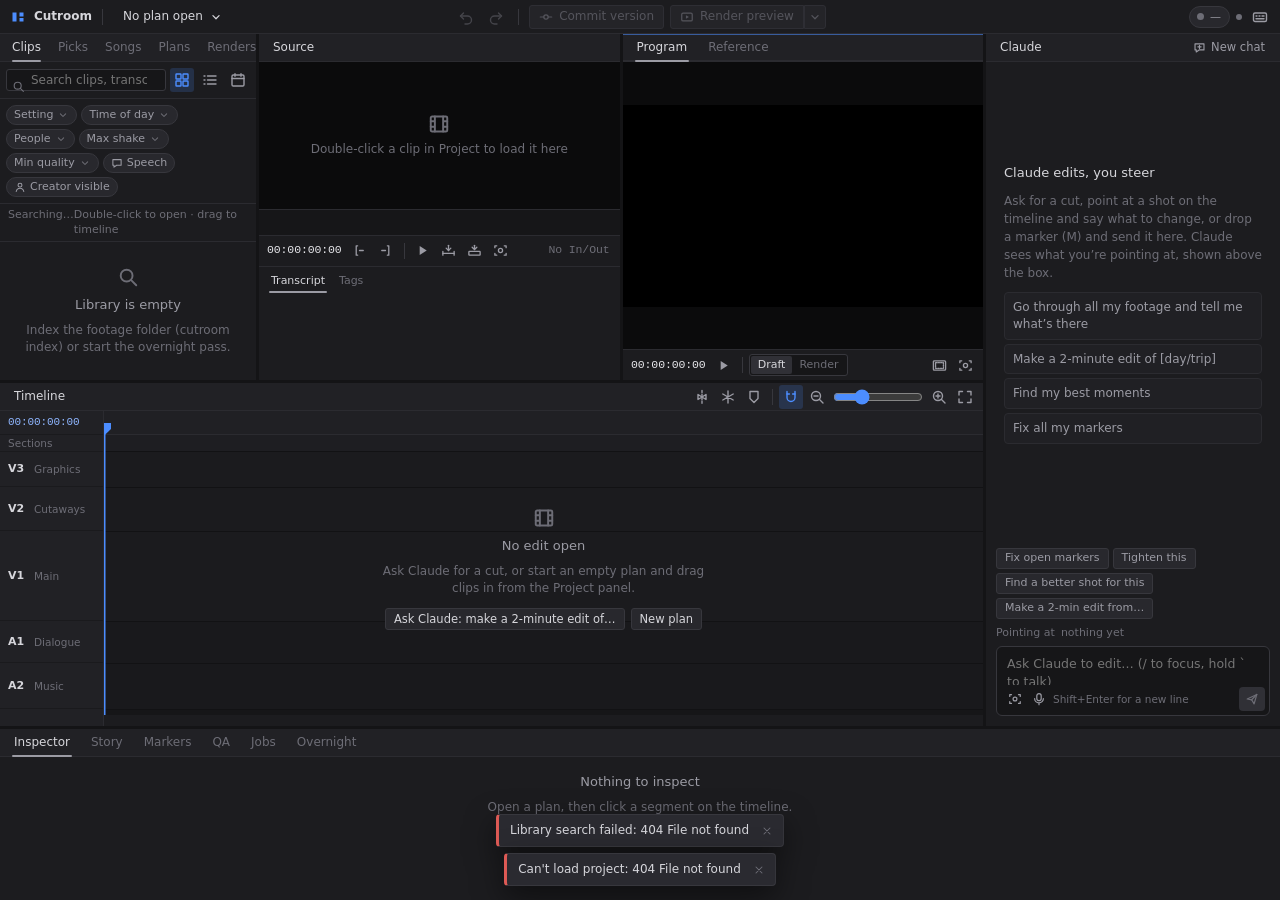
==== cutroom/studio_web/index.html @ 5add917d "Studio: Premiere-style editor UI with docked AI chat, overnight library understanding with resource " ====
<!doctype html>
<html lang="en">
<head>
<meta charset="utf-8">
<meta name="viewport" content="width=device-width, initial-scale=1">
<title>Cutroom Studio</title>
<link rel="icon" href="data:image/svg+xml,%3Csvg xmlns='http://www.w3.org/2000/svg' viewBox='0 0 16 16'%3E%3Crect width='16' height='16' rx='3' fill='%231d1d20'/%3E%3Cpath d='M4 4h3v8H4zM9 4h3v3H9zM9 9h3v3H9z' fill='%234c8dff'/%3E%3C/svg%3E">
<link rel="stylesheet" href="css/app.css">
</head>
<body>
<div id="app">
  <header id="hdr">
    <div class="hdr-l">
      <span class="brand" title="Cutroom Studio"><svg viewBox="0 0 16 16" width="16" height="16"><path d="M2.5 3.5h4v9h-4zM9.5 3.5h4v4h-4zM9.5 9h4v3.5h-4z" fill="currentColor"/></svg></span>
      <span id="proj-name" class="proj-name">Cutroom</span>
      <span class="hdr-sep"></span>
      <div class="plan-pick">
        <button id="plan-btn" class="tb-btn plan-btn" title="Open plan"><span id="plan-name">No plan</span><i data-icon="chev"></i></button>
        <div id="plan-menu" class="menu" hidden></div>
      </div>
      <span id="draft-state" class="draft-state"></span>
    </div>
    <div class="hdr-c">
      <button id="btn-undo" class="tb-icon" title="Undo (⌘Z)" disabled><i data-icon="undo"></i></button>
      <button id="btn-redo" class="tb-icon" title="Redo (⇧⌘Z)" disabled><i data-icon="redo"></i></button>
      <span class="hdr-sep"></span>
      <button id="btn-commit" class="tb-btn" title="Commit version (⌘S)" disabled><i data-icon="commit"></i>Commit version</button>
      <div class="split-btn">
        <button id="btn-render" class="tb-btn primary" title="Render a preview of the latest version" disabled><i data-icon="render"></i>Render preview</button>
        <button id="btn-render-more" class="tb-btn primary caret" title="Render options" disabled><i data-icon="chev"></i></button>
        <div id="render-menu" class="menu right" hidden>
          <button data-render="preview">Render preview <span class="k">720p, proxies</span></button>
          <button data-render="final">Render final <span class="k">full quality, masters</span></button>
        </div>
      </div>
    </div>
    <div class="hdr-r">
      <div id="lib-status" class="lib-status"></div>
      <button id="gov-pill" class="gov-pill" title="Machine health"><span class="dot"></span><span class="txt">—</span></button>
      <span id="conn" class="conn" title="Live connection"></span>
      <button id="btn-help" class="tb-icon" title="Keyboard shortcuts (?)"><i data-icon="help"></i></button>
    </div>
  </header>

  <main id="main">
    <div id="col-left">
      <div id="row-top">
        <!-- PROJECT -->
        <section id="p-project" class="panel">
          <div class="ptabs" data-tabs="project">
            <button class="ptab on" data-tab="clips">Clips</button>
            <button class="ptab" data-tab="picks" title="Bins Claude made for you">Picks<span class="badge" id="badge-picks"></span></button>
            <button class="ptab" data-tab="songs">Songs</button>
            <button class="ptab" data-tab="plans">Plans</button>
            <button class="ptab" data-tab="renders">Renders</button>
          </div>
          <div class="pbody" id="project-body"></div>
        </section>
        <div class="splitter v" data-split="projW"></div>
        <!-- SOURCE -->
        <section id="p-source" class="panel monitor" data-monitor="source">
          <div class="ptabs">
            <button class="ptab on static">Source<span id="src-title" class="ptab-sub"></span></button>
          </div>
          <div class="pbody" id="source-body"></div>
        </section>
        <div class="splitter v" data-split="srcFrac"></div>
        <!-- PROGRAM -->
        <section id="p-program" class="panel monitor" data-monitor="program">
          <div class="ptabs">
            <button class="ptab on" data-ptab="program">Program</button>
            <button class="ptab" data-ptab="reference">Reference</button>
            <div class="ptab-tools" id="program-tools"></div>
          </div>
          <div class="pbody" id="program-body"></div>
        </section>
      </div>
      <div class="splitter h" data-split="topH"></div>
      <section id="p-timeline" class="panel">
        <div class="ptabs">
          <button class="ptab on static">Timeline<span id="tl-title" class="ptab-sub"></span></button>
          <div class="ptab-tools" id="timeline-tools"></div>
        </div>
        <div class="pbody" id="timeline-body"></div>
      </section>
    </div>
    <div class="splitter v" data-split="claudeW"></div>
    <!-- CLAUDE -->
    <aside id="p-claude" class="panel">
      <div class="ptabs">
        <button class="ptab on static">Claude</button>
        <div class="ptab-tools" id="claude-tools"></div>
      </div>
      <div class="pbody" id="claude-body"></div>
    </aside>
  </main>
  <div class="splitter h" data-split="dockH"></div>
  <section id="p-dock" class="panel">
    <div class="ptabs" data-tabs="dock">
      <button class="ptab on" data-tab="inspector">Inspector</button>
      <button class="ptab" data-tab="story" title="The edit as a beat sheet">Story</button>
      <button class="ptab" data-tab="markers">Markers<span class="badge" id="badge-markers"></span></button>
      <button class="ptab" data-tab="qa">QA<span class="badge" id="badge-qa"></span></button>
      <button class="ptab" data-tab="jobs">Jobs<span class="badge" id="badge-jobs"></span></button>
      <button class="ptab" data-tab="overnight">Overnight</button>
    </div>
    <div class="pbody" id="dock-body"></div>
  </section>
</div>
<div id="toasts"></div>
<div id="help" class="overlay" hidden></div>
<div id="lightbox" class="overlay" hidden></div>
<script type="module" src="js/main.js"></script>
</body>
</html>
---- cutroom/studio_web/css/app.css ----
/* Cutroom Studio — dark neutral NLE chrome. One accent (selection / playhead). */
:root {
  --ground: #141416;
  --panel: #1c1c1f;
  --panel-2: #212125;
  --raise: #28282d;
  --raise-2: #303036;
  --inset: #161618;
  --line: #2b2b30;
  --line-2: #37373d;
  --text: #d6d6db;
  --text-2: #9b9ba4;
  --text-3: #6d6d76;
  --accent: #4c8dff;
  --accent-dim: rgba(76, 141, 255, .18);
  --accent-line: rgba(76, 141, 255, .55);
  --ok: #4fae74;
  --warn: #d4a23c;
  --bad: #de5a55;
  --inout: #c9a227;
  --r: 3px;
  --hdr-h: 34px;
  --tab-h: 28px;
  --ui: -apple-system, BlinkMacSystemFont, "Inter", "Segoe UI", system-ui, Roboto, "Helvetica Neue", Arial, sans-serif;
  --mono: ui-monospace, "SF Mono", SFMono-Regular, Menlo, Consolas, "Liberation Mono", monospace;

  --projW: 330px;
  --srcFrac: .5;
  --claudeW: 360px;
  --topH: 46%;
  --dockH: 210px;
  color-scheme: dark;
}
* { box-sizing: border-box; }
html, body { height: 100%; margin: 0; background: var(--ground); color: var(--text); font: 12px/1.4 var(--ui); overflow: hidden; -webkit-font-smoothing: antialiased; }
button, input, select, textarea { font: inherit; color: inherit; }
button { cursor: default; }
::selection { background: var(--accent-dim); }
:focus-visible { outline: 1px solid var(--accent); outline-offset: 1px; }
.ic { display: block; flex: none; }
.icw { display: inline-flex; }
[hidden] { display: none !important; }
.mono, .tc { font-family: var(--mono); font-variant-numeric: tabular-nums; letter-spacing: -.01em; }
::-webkit-scrollbar { width: 10px; height: 10px; }
::-webkit-scrollbar-thumb { background: #3a3a40; border: 2px solid transparent; background-clip: padding-box; border-radius: 6px; }
::-webkit-scrollbar-thumb:hover { background: #4a4a52; background-clip: padding-box; border: 2px solid transparent; }
::-webkit-scrollbar-track, ::-webkit-scrollbar-corner { background: transparent; }

/* ------------------------------------------------------------------ frame */
#app { display: flex; flex-direction: column; height: 100vh; }
#hdr { height: var(--hdr-h); flex: none; display: flex; align-items: center; gap: 12px; padding: 0 8px; background: var(--panel); border-bottom: 1px solid var(--line); }
#main { flex: 1; display: flex; min-height: 0; }
#col-left { flex: 1; display: flex; flex-direction: column; min-width: 0; }
#row-top { height: var(--topH); display: flex; min-height: 160px; flex: none; }
#p-project { width: var(--projW); flex: none; min-width: 220px; }
#p-source { flex: var(--srcFrac) 1 0; min-width: 200px; }
#p-program { flex: calc(1 - var(--srcFrac)) 1 0; min-width: 200px; }
#p-timeline { flex: 1; min-height: 120px; }
#p-claude { width: var(--claudeW); flex: none; min-width: 280px; }
#p-dock { height: var(--dockH); flex: none; min-height: 90px; }

.panel { background: var(--panel); display: flex; flex-direction: column; min-height: 0; position: relative; }
.panel.focus > .ptabs { box-shadow: inset 0 -1px 0 var(--line), inset 0 1px 0 var(--accent-line); }
.pbody { flex: 1; min-height: 0; position: relative; display: flex; flex-direction: column; }

.splitter { flex: none; background: var(--ground); position: relative; z-index: 5; }
.splitter.v { width: 3px; cursor: col-resize; }
.splitter.h { height: 3px; cursor: row-resize; }
.splitter::after { content: ""; position: absolute; inset: 0; transition: background .12s; }
.splitter.v::after { left: -2px; right: -2px; }
.splitter.h::after { top: -2px; bottom: -2px; }
.splitter:hover::after, .splitter.drag::after { background: var(--accent-line); }
body.resizing, body.resizing * { cursor: inherit !important; user-select: none; }
body.resizing-v { cursor: col-resize; } body.resizing-h { cursor: row-resize; }

/* ------------------------------------------------------------------ panel tabs */
.ptabs { height: var(--tab-h); flex: none; display: flex; align-items: stretch; background: var(--panel-2); border-bottom: 1px solid var(--line); padding: 0 4px; gap: 1px; }
.ptab { background: none; border: 0; padding: 0 10px; color: var(--text-3); font-size: 12px; display: flex; align-items: center; gap: 6px; position: relative; white-space: nowrap; }
.ptab:hover { color: var(--text-2); }
.ptab.on { color: var(--text); }
.ptab.on::after { content: ""; position: absolute; left: 8px; right: 8px; bottom: -1px; height: 2px; background: var(--text-2); border-radius: 1px; }
.ptab.static::after { display: none; }
.ptab-sub { color: var(--text-3); font-weight: 400; margin-left: 2px; max-width: 260px; overflow: hidden; text-overflow: ellipsis; }
.ptab-tools { margin-left: auto; display: flex; align-items: center; gap: 2px; padding-right: 2px; }
.badge { background: var(--raise-2); color: var(--text-2); border-radius: 8px; padding: 0 5px; font-size: 10px; line-height: 15px; min-width: 15px; text-align: center; }
.badge:empty { display: none; }
.badge.hot { background: var(--accent); color: #fff; }
.badge.bad { background: var(--bad); color: #fff; }

/* ------------------------------------------------------------------ buttons */
.tb-btn { height: 24px; display: inline-flex; align-items: center; gap: 6px; padding: 0 9px; background: var(--raise); border: 1px solid var(--line-2); border-radius: var(--r); color: var(--text); font-size: 12px; white-space: nowrap; }
.tb-btn:hover:not(:disabled) { background: var(--raise-2); }
.tb-btn:active:not(:disabled) { background: #26262b; }
.tb-btn:disabled { color: var(--text-3); opacity: .7; }
.tb-btn.primary { background: #2c4a7c; border-color: #3a5d97; color: #eef3ff; }
.tb-btn.primary:hover:not(:disabled) { background: #34579093; background: #34568f; }
.tb-btn.primary:disabled { background: var(--raise); border-color: var(--line-2); color: var(--text-3); }
.tb-btn .ic { width: 14px; height: 14px; }
.tb-icon, .ib { width: 24px; height: 24px; display: inline-flex; align-items: center; justify-content: center; background: none; border: 1px solid transparent; border-radius: var(--r); color: var(--text-2); padding: 0; }
.tb-icon:hover:not(:disabled), .ib:hover:not(:disabled) { background: var(--raise); color: var(--text); }
.tb-icon:disabled, .ib:disabled { color: var(--text-3); opacity: .5; }
.ib.on { color: var(--accent); background: var(--accent-dim); }
.ib.sm { width: 20px; height: 20px; }
.btn { height: 22px; display: inline-flex; align-items: center; gap: 5px; padding: 0 8px; background: var(--raise); border: 1px solid var(--line-2); border-radius: var(--r); font-size: 11.5px; color: var(--text); white-space: nowrap; }
.btn:hover:not(:disabled) { background: var(--raise-2); }
.btn:disabled { color: var(--text-3); }
.btn .ic { width: 13px; height: 13px; }
.btn.ghost { background: none; border-color: transparent; color: var(--text-2); }
.btn.ghost:hover:not(:disabled) { background: var(--raise); color: var(--text); }
.btn.on { border-color: var(--accent-line); color: #cfe0ff; background: var(--accent-dim); }
.btn.danger:hover { color: #ffb4b0; }
.split-btn { display: inline-flex; position: relative; }
.split-btn .tb-btn:first-child { border-radius: var(--r) 0 0 var(--r); }
.split-btn .caret { border-radius: 0 var(--r) var(--r) 0; border-left-color: #1f3760; padding: 0 3px; }
.kbd, kbd { font-family: var(--mono); font-size: 10.5px; color: var(--text-2); background: var(--raise); border: 1px solid var(--line-2); border-bottom-width: 2px; border-radius: 3px; padding: 0 4px; line-height: 15px; display: inline-block; min-width: 17px; text-align: center; }

/* ------------------------------------------------------------------ inputs */
.inp { height: 22px; background: var(--inset); border: 1px solid var(--line-2); border-radius: var(--r); padding: 0 6px; color: var(--text); font-size: 12px; min-width: 0; }
.inp:focus { outline: none; border-color: var(--accent-line); }
.inp.mono { font-size: 11.5px; }
textarea.inp { height: auto; padding: 5px 6px; resize: vertical; line-height: 1.4; }
select.inp { padding-right: 2px; }
input[type=range] { accent-color: var(--accent); }
input[type=checkbox] { accent-color: var(--accent); margin: 0; }

/* ------------------------------------------------------------------ header */
.hdr-l, .hdr-c, .hdr-r { display: flex; align-items: center; gap: 6px; }
.hdr-l { flex: 1; min-width: 0; }
.hdr-r { flex: 1; justify-content: flex-end; min-width: 0; }
.hdr-sep { width: 1px; height: 16px; background: var(--line-2); margin: 0 4px; }
.brand { color: var(--accent); display: flex; padding: 0 2px; }
.proj-name { font-weight: 600; color: var(--text); white-space: nowrap; overflow: hidden; text-overflow: ellipsis; max-width: 200px; }
.plan-pick { position: relative; }
.plan-btn { background: none; border-color: transparent; max-width: 280px; }
.plan-btn:hover { border-color: var(--line-2); }
.plan-btn span { overflow: hidden; text-overflow: ellipsis; }
.draft-state { color: var(--text-3); font-size: 11px; white-space: nowrap; }
.draft-state.saving { color: var(--text-2); }
.lib-status { display: flex; gap: 12px; color: var(--text-3); font-size: 11px; white-space: nowrap; overflow: hidden; }
.lib-status b { color: var(--text-2); font-weight: 500; font-variant-numeric: tabular-nums; }
.gov-pill { height: 22px; display: inline-flex; align-items: center; gap: 6px; padding: 0 8px 0 7px; border-radius: 11px; background: var(--raise); border: 1px solid var(--line-2); font-size: 11px; color: var(--text-2); white-space: nowrap; }
.gov-pill:hover { background: var(--raise-2); }
.gov-pill .dot { width: 7px; height: 7px; border-radius: 50%; background: var(--text-3); }
.gov-pill.ok .dot { background: var(--ok); }
.gov-pill.warn .dot { background: var(--warn); }
.gov-pill.bad .dot { background: var(--bad); }
.gov-pill.bad { border-color: rgba(222, 90, 85, .5); }
.conn { width: 6px; height: 6px; border-radius: 50%; background: var(--text-3); }
.conn.live { background: var(--ok); }
.conn.down { background: var(--bad); }

.menu { position: absolute; top: calc(100% + 4px); left: 0; z-index: 100; min-width: 220px; background: var(--raise); border: 1px solid var(--line-2); border-radius: 5px; padding: 4px; box-shadow: 0 10px 30px rgba(0, 0, 0, .45); max-height: 60vh; overflow: auto; }
.menu.right { left: auto; right: 0; }
.menu button, .menu .mi { display: flex; width: 100%; align-items: center; gap: 8px; text-align: left; padding: 5px 8px; background: none; border: 0; border-radius: 3px; color: var(--text); font-size: 12px; }
.menu button:hover { background: #2f4f86; }
.menu .k { margin-left: auto; color: var(--text-3); font-size: 11px; }
.menu button:hover .k { color: #c9d8f5; }
.menu .mh { padding: 6px 8px 3px; color: var(--text-3); font-size: 11px; }
.menu hr { border: 0; border-top: 1px solid var(--line-2); margin: 4px 2px; }
.menu .cur { color: var(--accent); }

/* ------------------------------------------------------------------ project panel */
.pj-bar { display: flex; gap: 4px; padding: 6px; border-bottom: 1px solid var(--line); align-items: center; }
.pj-search { flex: 1; position: relative; display: flex; align-items: center; }
.pj-search .ic { position: absolute; left: 6px; color: var(--text-3); width: 13px; height: 13px; }
.pj-search .inp { width: 100%; padding-left: 24px; }
.chips { display: flex; flex-wrap: wrap; gap: 4px; padding: 6px; border-bottom: 1px solid var(--line); }
.chip { height: 20px; display: inline-flex; align-items: center; gap: 4px; padding: 0 7px; border-radius: 10px; background: var(--raise); border: 1px solid var(--line-2); color: var(--text-2); font-size: 11px; white-space: nowrap; position: relative; }
.chip:hover { color: var(--text); background: var(--raise-2); }
.chip.on { background: var(--accent-dim); border-color: var(--accent-line); color: #d6e4ff; }
.chip .ic { width: 12px; height: 12px; }
.chip .v { color: #fff; }
.chip-pop { position: absolute; z-index: 60; top: 24px; left: 0; background: var(--raise); border: 1px solid var(--line-2); border-radius: 5px; padding: 8px; box-shadow: 0 10px 30px rgba(0, 0, 0, .45); min-width: 180px; display: flex; flex-direction: column; gap: 6px; }
.chip-pop .opts { display: flex; flex-wrap: wrap; gap: 4px; }
.chip-pop label { display: flex; align-items: center; gap: 8px; color: var(--text-2); font-size: 11px; }
.pj-count { padding: 3px 8px; color: var(--text-3); font-size: 11px; border-bottom: 1px solid var(--line); display: flex; justify-content: space-between; }
.vscroll { flex: 1; overflow-y: auto; overflow-x: hidden; position: relative; contain: strict; }
.vspace { position: relative; width: 100%; }
.cell { position: absolute; padding: 4px; contain: layout paint; }
.cell .th { position: relative; aspect-ratio: 16 / 9; background: #0e0e10; border-radius: 2px; overflow: hidden; outline: 1px solid transparent; }
.cell .th img { width: 100%; height: 100%; object-fit: cover; display: block; opacity: 0; transition: opacity .15s; }
.cell .th img.ld { opacity: 1; }
.cell:hover .th { outline-color: var(--line-2); }
.cell.sel .th { outline: 2px solid var(--accent); }
.cell .dur { position: absolute; right: 3px; bottom: 3px; background: rgba(0, 0, 0, .72); color: #e8e8ea; font: 10px/14px var(--mono); padding: 0 4px; border-radius: 2px; }
.cell .flags { position: absolute; left: 3px; bottom: 3px; display: flex; gap: 2px; }
.cell .flags span { background: rgba(0, 0, 0, .72); color: #e8e8ea; border-radius: 2px; padding: 1px 2px; display: flex; }
.cell .flags .ic { width: 11px; height: 11px; }
.cell .scrub { position: absolute; top: 0; bottom: 0; width: 1px; background: var(--accent); pointer-events: none; display: none; }
.cell .th:hover .scrub { display: block; }
.cell .meta { display: flex; align-items: center; gap: 6px; padding: 3px 1px 0; }
.cell .name { flex: 1; font-size: 11px; color: var(--text-2); white-space: nowrap; overflow: hidden; text-overflow: ellipsis; }
.cell.sel .name { color: var(--text); }
.qdots { display: inline-flex; gap: 2px; flex: none; }
.qdots i { width: 4px; height: 4px; border-radius: 50%; background: #3a3a40; }
.qdots i.f { background: #8f9aa8; }
.qdots.hi i.f { background: var(--ok); }
.qdots.lo i.f { background: var(--warn); }
.row { position: absolute; left: 0; right: 0; height: 34px; display: grid; grid-template-columns: 52px 1fr 52px 34px; align-items: center; gap: 8px; padding: 0 8px 0 6px; border-bottom: 1px solid #1f1f23; }
.row:hover { background: #222226; }
.row.sel { background: #24324c; }
.row .th { width: 52px; height: 29px; background: #0e0e10; border-radius: 2px; overflow: hidden; }
.row .th img { width: 100%; height: 100%; object-fit: cover; }
.row .nm { overflow: hidden; }
.row .nm div { white-space: nowrap; overflow: hidden; text-overflow: ellipsis; }
.row .nm .s { color: var(--text-3); font-size: 11px; }
.row .d { text-align: right; font: 11px var(--mono); color: var(--text-2); }
.list-plain { flex: 1; overflow: auto; }
.lrow { display: flex; align-items: center; gap: 8px; padding: 6px 8px; border-bottom: 1px solid #222226; min-height: 32px; }
.lrow:hover { background: #222226; }
.lrow.cur { background: #212b3d; }
.lrow .grow { flex: 1; min-width: 0; }
.lrow .t1 { white-space: nowrap; overflow: hidden; text-overflow: ellipsis; }
.lrow .t2 { color: var(--text-3); font-size: 11px; white-space: nowrap; overflow: hidden; text-overflow: ellipsis; }
.lrow .num { font: 11px var(--mono); color: var(--text-2); }
.lrow .vers { display: flex; flex-wrap: wrap; gap: 3px; margin-top: 4px; }
.pill { font-size: 10.5px; padding: 0 5px; line-height: 16px; border-radius: 8px; background: var(--raise-2); color: var(--text-2); }
.pill.ok { background: rgba(79, 174, 116, .16); color: #8fd3a8; }
.pill.warn { background: rgba(212, 162, 60, .16); color: #e6c37a; }
.pill.fail, .pill.bad { background: rgba(222, 90, 85, .16); color: #f0a09c; }
.pill.blue { background: var(--accent-dim); color: #b8d0ff; }
.sec-h { padding: 8px 8px 4px; color: var(--text-3); font-size: 11px; display: flex; align-items: center; gap: 6px; }
.sec-h .grow { flex: 1; }

/* ------------------------------------------------------------------ empty states */
.empty { flex: 1; display: flex; flex-direction: column; align-items: center; justify-content: center; gap: 8px; padding: 16px; text-align: center; color: var(--text-3); }
.empty h4 { margin: 0; color: var(--text-2); font-size: 13px; font-weight: 500; }
.empty p { margin: 0; max-width: 340px; }
.empty .acts { display: flex; gap: 6px; margin-top: 4px; flex-wrap: wrap; justify-content: center; }
.empty .ic { width: 22px; height: 22px; color: var(--text-3); }

/* ------------------------------------------------------------------ monitors */
.mon { flex: 1; display: flex; flex-direction: column; min-height: 0; }
.mon-view { flex: 1; min-height: 60px; background: #0b0b0c; position: relative; display: flex; align-items: center; justify-content: center; overflow: hidden; }
.mon-frame { position: relative; background: #000; overflow: hidden; }
.mon-frame video { position: absolute; inset: 0; width: 100%; height: 100%; object-fit: contain; background: #000; }
.mon-frame video.hidden { visibility: hidden; }
.mon-split { flex: 1; display: flex; min-height: 0; gap: 2px; background: var(--ground); }
.mon-split > .mon-view { flex: 1; }
.mon-label { position: absolute; left: 6px; top: 5px; font-size: 10.5px; color: rgba(255, 255, 255, .55); z-index: 3; pointer-events: none; text-shadow: 0 1px 2px #000; }
.mon-empty { position: absolute; inset: 0; display: flex; flex-direction: column; align-items: center; justify-content: center; gap: 6px; color: var(--text-3); text-align: center; padding: 10px; }
.mon-bar { flex: none; display: flex; align-items: center; gap: 2px; padding: 3px 6px; overflow: hidden; white-space: nowrap; border-top: 1px solid var(--line); background: var(--panel); }
.mon-bar .tc { font-size: 12.5px; color: #e6e6ea; padding: 0 6px 0 2px; min-width: 90px; }
.mon-bar .tc.in { color: var(--inout); }
.mon-bar .tc.dim { color: var(--text-3); }
.mon-bar .grow { flex: 1; }
.mon-bar .ib .ic { width: 15px; height: 15px; }
.mon-bar .sep { width: 1px; height: 16px; background: var(--line-2); margin: 0 4px; }
.mini-scrub { flex: none; height: 26px; position: relative; background: var(--inset); border-top: 1px solid var(--line); cursor: pointer; }
.mini-scrub canvas { position: absolute; inset: 0; width: 100%; height: 100%; display: block; }
.title-card { position: absolute; inset: 0; display: flex; flex-direction: column; align-items: center; justify-content: center; background: #000; color: #fff; text-align: center; z-index: 2; }
.title-card .t { font-weight: 700; letter-spacing: -.01em; }
.title-card .s { opacity: .7; margin-top: .3em; }
.gfx { position: absolute; inset: 0; pointer-events: none; z-index: 3; container-type: size; }
.cap { position: absolute; left: 8%; right: 8%; text-align: center; color: #fff; font-weight: 700; text-shadow: 0 0 .25em rgba(0, 0, 0, .9), 0 .06em .12em #000; line-height: 1.15; }
.ovl { position: absolute; color: #fff; background: rgba(0, 0, 0, .55); padding: .3em .6em; border-radius: .2em; font-weight: 600; max-width: 45%; }
.ovl.lower_third { background: rgba(15, 15, 18, .78); border-left: .25em solid #fff; border-radius: 0; }
.ovl .sub { display: block; font-weight: 400; opacity: .75; font-size: .75em; }
.safe { position: absolute; inset: 5%; border: 1px dashed rgba(255, 255, 255, .35); pointer-events: none; z-index: 4; }
.safe::after { content: ""; position: absolute; inset: 5.6%; border: 1px dashed rgba(255, 255, 255, .22); }
.safe::before { content: ""; position: absolute; left: 50%; top: 50%; width: 14px; height: 14px; margin: -7px; background: linear-gradient(rgba(255,255,255,.4), rgba(255,255,255,.4)) center/1px 100% no-repeat, linear-gradient(rgba(255,255,255,.4), rgba(255,255,255,.4)) center/100% 1px no-repeat; }
.mode-seg { display: inline-flex; background: var(--inset); border: 1px solid var(--line-2); border-radius: var(--r); padding: 1px; }
.mode-seg button { background: none; border: 0; height: 18px; padding: 0 7px; border-radius: 2px; font-size: 11px; color: var(--text-3); }
.mode-seg button.on { background: var(--raise-2); color: var(--text); }
.flash-cut { position: absolute; inset: 0; pointer-events: none; }

.src-split { display: flex; flex-direction: column; flex: 1; min-height: 0; }
.src-lower { flex: none; height: 36%; max-height: 36%; min-height: 64px; display: flex; flex-direction: column; border-top: 1px solid var(--line); }
.src-tabs { display: flex; gap: 2px; padding: 3px 6px 0; align-items: center; }
.src-tabs .ptab { height: 22px; padding: 0 6px; font-size: 11px; }
.src-tabs .ptab.on::after { left: 4px; right: 4px; }
.transcript { flex: 1; overflow-y: auto; padding: 6px 10px 10px; line-height: 1.75; font-size: 12.5px; color: var(--text-2); user-select: none; cursor: text; }
.transcript .w { padding: 1px 1px; border-radius: 2px; }
.transcript .w:hover { color: var(--text); background: var(--raise); }
.transcript .w.io { background: rgba(201, 162, 39, .22); color: #f4e3a6; }
.transcript .w.now { color: #fff; box-shadow: inset 0 -2px 0 var(--accent); }
.transcript .gap { display: inline-block; width: 10px; }
.transcript .para { display: block; height: 4px; }
.tags-sum { padding: 6px 10px; display: flex; flex-wrap: wrap; gap: 4px 10px; color: var(--text-2); font-size: 11.5px; overflow: auto; }
.tags-sum .k { color: var(--text-3); margin-right: 3px; }
.tags-sum .summary { flex-basis: 100%; color: var(--text); }

/* reference */
.ref-bar { display: flex; align-items: center; gap: 6px; padding: 3px 6px; border-top: 1px solid var(--line); background: var(--panel); flex-wrap: nowrap; overflow: hidden; white-space: nowrap; }
.ref-bar > * { flex-shrink: 0; }
.ref-bar select.inp { flex-shrink: 1; min-width: 70px; }
.ref-bar .inp { height: 20px; }

/* ------------------------------------------------------------------ timeline */
.tl { flex: 1; display: flex; min-height: 0; position: relative; }
.tl-heads { width: 104px; flex: none; background: var(--panel-2); border-right: 1px solid var(--line); position: relative; overflow: hidden; }
.tl-head { position: absolute; left: 0; right: 0; display: flex; align-items: center; gap: 6px; padding: 0 6px 0 8px; border-bottom: 1px solid #1a1a1d; font-size: 11px; color: var(--text-2); }
.tl-head b { font-weight: 600; color: var(--text); width: 20px; font-size: 11px; }
.tl-head span { color: var(--text-3); font-size: 10.5px; white-space: nowrap; overflow: hidden; text-overflow: ellipsis; }
.tl-head.ruler { color: var(--text-3); }
.tl-head .tc { color: #8fb6ff; font-size: 11px; }
.tl-canvas-wrap { flex: 1; position: relative; min-width: 0; }
.tl-canvas-wrap canvas { position: absolute; inset: 0; width: 100%; height: 100%; display: block; }
.tl-hscroll { position: absolute; left: 0; right: 0; bottom: 0; height: 11px; overflow-x: auto; overflow-y: hidden; }
.tl-hscroll > div { height: 1px; }
.tl-tip { position: absolute; z-index: 20; pointer-events: none; background: #0d0d0f; border: 1px solid var(--line-2); color: var(--text); padding: 3px 6px; border-radius: 3px; font: 11px var(--mono); white-space: nowrap; box-shadow: 0 4px 14px rgba(0,0,0,.5); }
.tl-empty { position: absolute; inset: 0; z-index: 4; }
.tl-zoom { width: 90px; }
.marker-pop { position: absolute; z-index: 30; width: 260px; background: var(--raise); border: 1px solid var(--line-2); border-radius: 5px; padding: 8px; box-shadow: 0 12px 30px rgba(0, 0, 0, .5); display: flex; flex-direction: column; gap: 6px; }
.marker-pop img { width: 100%; border-radius: 3px; display: block; }
.marker-pop .acts { display: flex; gap: 4px; justify-content: flex-end; }
.marker-pop .hdr { display: flex; align-items: center; gap: 6px; color: var(--text-2); }
.drop-hint { outline: 1px dashed var(--accent-line); outline-offset: -2px; }

/* ------------------------------------------------------------------ claude */
.cl { flex: 1; display: flex; flex-direction: column; min-height: 0; }
.cl-log { flex: 1; overflow-y: auto; padding: 10px 12px 6px; display: flex; flex-direction: column; gap: 12px; }
.msg { font-size: 12.5px; line-height: 1.55; color: var(--text); overflow-wrap: anywhere; }
.msg.user { align-self: flex-end; max-width: 88%; background: var(--raise); border: 1px solid var(--line-2); padding: 6px 9px; border-radius: 8px 8px 2px 8px; white-space: pre-wrap; }
.msg.user .ctxline { display: block; color: var(--text-3); font-size: 10.5px; margin-top: 3px; white-space: normal; }
.msg.user .atts { display: flex; gap: 4px; margin-top: 5px; flex-wrap: wrap; }
.msg.user .atts img { height: 36px; border-radius: 2px; }
.msg.asst { padding-left: 14px; position: relative; }
.msg.asst::before { content: ""; position: absolute; left: 0; top: 6px; width: 6px; height: 6px; border-radius: 1px; background: #8a8a94; transform: rotate(45deg); }
.msg.asst.live::before { background: var(--accent); animation: pulse 1s ease-in-out infinite; }
@keyframes pulse { 50% { opacity: .3; } }
@media (prefers-reduced-motion: reduce) { .msg.asst.live::before { animation: none; } }
.msg p { margin: 0 0 6px; }
.msg p:last-child { margin-bottom: 0; }
.msg ul, .msg ol { margin: 2px 0 6px; padding-left: 18px; }
.msg li { margin: 1px 0; }
.msg code { font-family: var(--mono); font-size: 11.5px; background: #26262b; padding: 0 3px; border-radius: 2px; color: #e5d9b6; }
.msg pre { background: #121214; border: 1px solid var(--line); border-radius: 3px; padding: 6px 8px; overflow-x: auto; margin: 4px 0 6px; }
.msg pre code { background: none; padding: 0; color: #d7d7dc; }
.msg h3, .msg h4, .msg h5 { margin: 8px 0 4px; font-size: 12.5px; }
.msg .err { color: #f0a09c; }
a.tc-link { color: #9fc1ff; cursor: pointer; text-decoration: none; border-bottom: 1px dotted rgba(159, 193, 255, .5); font-family: var(--mono); font-size: .95em; }
a.tc-link:hover { color: #c6daff; }
.tools { display: flex; flex-direction: column; gap: 3px; margin: 4px 0 6px; }
.tchip { display: inline-flex; align-items: center; gap: 6px; align-self: flex-start; max-width: 100%; padding: 2px 8px 2px 6px; border-radius: 3px; background: #202024; border: 1px solid var(--line); color: var(--text-2); font-size: 11px; }
.tchip .ic { width: 12px; height: 12px; flex: none; color: var(--text-3); }
.tchip span { overflow: hidden; text-overflow: ellipsis; white-space: nowrap; }
.tchip.run .ic { color: var(--accent); }
.tchip.ok .ic { color: var(--ok); }
.tchip.bad { color: #f0a09c; }
.tchip.edit { border-color: rgba(76, 141, 255, .35); }
.tchip .res { color: var(--text-3); margin-left: 4px; }
.cl-quick { display: flex; flex-wrap: wrap; gap: 4px; padding: 6px 10px 0; }
.cl-quick .btn { height: 21px; font-size: 11px; color: var(--text-2); }
.cl-ctx { display: flex; flex-wrap: wrap; gap: 4px; padding: 6px 10px 0; align-items: center; }
.cl-ctx .lbl { color: var(--text-3); font-size: 11px; margin-right: 2px; }
.cchip { height: 20px; display: inline-flex; align-items: center; gap: 5px; padding: 0 7px; border-radius: 3px; background: #23232a; border: 1px solid #343440; font-size: 11px; color: var(--text); max-width: 100%; }
.cchip span { overflow: hidden; text-overflow: ellipsis; white-space: nowrap; }
.cchip .ic { width: 12px; height: 12px; color: var(--accent); flex: none; }
.cchip.off { background: none; border-style: dashed; color: var(--text-3); text-decoration: line-through; }
.cchip.off .ic { color: var(--text-3); }
.cchip .tc { color: #b9cdf5; }
.cl-atts { display: flex; gap: 6px; padding: 6px 10px 0; flex-wrap: wrap; }
.att { position: relative; width: 74px; }
.att img { width: 74px; height: 42px; object-fit: cover; border-radius: 3px; display: block; border: 1px solid var(--line-2); }
.att .cap2 { font-size: 10px; color: var(--text-3); white-space: nowrap; overflow: hidden; text-overflow: ellipsis; }
.att button { position: absolute; top: -5px; right: -5px; width: 16px; height: 16px; border-radius: 50%; background: #0e0e10; border: 1px solid var(--line-2); color: var(--text-2); display: flex; align-items: center; justify-content: center; padding: 0; }
.att button .ic { width: 9px; height: 9px; }
.cl-input { padding: 6px 10px 10px; }
.cl-box { background: var(--inset); border: 1px solid var(--line-2); border-radius: 6px; display: flex; flex-direction: column; }
.cl-box:focus-within { border-color: var(--accent-line); }
.cl-box textarea { border: 0; background: none; resize: none; padding: 8px 10px 4px; min-height: 38px; max-height: 180px; outline: none; font-size: 12.5px; line-height: 1.45; }
.cl-box .row2 { display: flex; align-items: center; gap: 4px; padding: 2px 4px 4px 8px; }
.cl-box .row2 .hint { flex: 1; color: var(--text-3); font-size: 10.5px; }
.send { width: 26px; height: 24px; border-radius: 4px; background: var(--accent); border: 0; color: #fff; display: flex; align-items: center; justify-content: center; }
.send:disabled { background: var(--raise-2); color: var(--text-3); }
.send .ic { width: 14px; height: 14px; }
.cl-empty { margin: auto 0; padding: 10px 6px; color: var(--text-3); display: flex; flex-direction: column; gap: 10px; }
.cl-empty h4 { margin: 0; color: var(--text); font-size: 13px; font-weight: 500; }
.cl-empty p { margin: 0; line-height: 1.5; }
.cl-empty .ex { display: flex; flex-direction: column; gap: 4px; }
.cl-empty .ex button { text-align: left; background: #202024; border: 1px solid var(--line); border-radius: 4px; padding: 6px 8px; color: var(--text-2); font-size: 12px; }
.cl-empty .ex button:hover { border-color: var(--line-2); color: var(--text); }

/* ------------------------------------------------------------------ dock */
.dock-pane { flex: 1; min-height: 0; overflow: auto; }
.insp { display: grid; grid-template-columns: minmax(250px, 1.2fr) minmax(220px, 1fr) minmax(220px, 1fr); gap: 0; min-height: 100%; }
.insp-col { padding: 8px 12px; border-right: 1px solid var(--line); min-width: 0; }
.insp-col:last-child { border-right: 0; }
.insp h5 { margin: 0 0 6px; font-size: 11px; color: var(--text-3); font-weight: 500; display: flex; align-items: center; gap: 6px; }
.insp h5 .grow { flex: 1; }
.fld { display: grid; grid-template-columns: 78px 1fr; align-items: center; gap: 6px; margin-bottom: 4px; }
.fld textarea.inp { max-width: none; }
.fld > label { color: var(--text-3); font-size: 11.5px; white-space: nowrap; }
.fld .inp { width: 100%; max-width: 240px; }
.fld .pair { max-width: 240px; }
.fld .pair { display: flex; gap: 4px; align-items: center; }
.fld .pair .inp { flex: 1; }
.seg-title { display: flex; align-items: center; gap: 8px; margin-bottom: 8px; }
.seg-title .sw { width: 10px; height: 10px; border-radius: 2px; flex: none; }
.seg-title b { font-weight: 600; font-size: 12.5px; }
.seg-title span { color: var(--text-3); font-size: 11px; }
.sub-list { display: flex; flex-direction: column; gap: 3px; }
.sub-row { display: grid; gap: 4px; align-items: center; }
.sub-row .inp { width: 100%; height: 20px; font-size: 11px; padding: 0 4px; }
.sub-row.ca { grid-template-columns: 1.4fr .8fr .8fr .8fr 20px; }
.sub-row.ov { grid-template-columns: 1fr 1.8fr .7fr .7fr 20px; }
.sub-row.hd { color: var(--text-3); font-size: 10.5px; }
.tbl { width: 100%; border-collapse: collapse; }
.tbl th { text-align: left; font-weight: 500; color: var(--text-3); font-size: 11px; padding: 4px 8px; border-bottom: 1px solid var(--line); position: sticky; top: 0; background: var(--panel); z-index: 1; }
.tbl td { padding: 3px 8px; border-bottom: 1px solid #222226; vertical-align: middle; }
.tbl tr:hover td { background: #212125; }
.tbl tr.done td { color: var(--text-3); }
.tbl tr.done .inp { color: var(--text-3); text-decoration: line-through; }
.tbl td.tc { color: #b9cdf5; cursor: pointer; white-space: nowrap; font-size: 11.5px; }
.tbl .inp { width: 100%; background: transparent; border-color: transparent; }
.tbl .inp:hover { border-color: var(--line-2); }
.tbl .inp:focus { background: var(--inset); border-color: var(--accent-line); }
.tbl img.fr { height: 26px; border-radius: 2px; display: block; }
.tbl .acts { display: flex; gap: 2px; justify-content: flex-end; white-space: nowrap; }
.qa-wrap { display: flex; min-height: 100%; }
.qa-side { width: 240px; flex: none; border-right: 1px solid var(--line); padding: 8px 10px; display: flex; flex-direction: column; gap: 8px; }
.qa-side .big { font-size: 13px; display: flex; align-items: center; gap: 8px; }
.qa-side .sheets { display: flex; gap: 4px; flex-wrap: wrap; }
.qa-side .sheets img { width: 66px; height: 38px; object-fit: cover; border-radius: 2px; border: 1px solid var(--line-2); cursor: zoom-in; }
.qa-main { flex: 1; min-width: 0; overflow: auto; }
.sev { display: inline-block; width: 7px; height: 7px; border-radius: 50%; margin-right: 6px; }
.sev.fail { background: var(--bad); } .sev.warn { background: var(--warn); } .sev.pass, .sev.info { background: var(--ok); }
.jobs { padding: 6px 0; }
.job { display: grid; grid-template-columns: 70px 1fr 160px 70px 60px; gap: 10px; align-items: center; padding: 5px 12px; border-bottom: 1px solid #222226; }
.job .kind { color: var(--text-3); font-size: 11px; }
.job .lbl { overflow: hidden; text-overflow: ellipsis; white-space: nowrap; }
.bar { height: 5px; background: #2a2a30; border-radius: 3px; overflow: hidden; }
.bar i { display: block; height: 100%; background: var(--accent); border-radius: 3px; transition: width .4s; }
.bar.ok i { background: var(--ok); } .bar.warn i { background: var(--warn); } .bar.bad i { background: var(--bad); }
.job .st { font-size: 11px; color: var(--text-2); }
.job .st.error { color: #f0a09c; }
.job pre { grid-column: 1 / -1; margin: 2px 0 0; font: 10.5px/1.45 var(--mono); color: var(--text-3); white-space: pre-wrap; max-height: 64px; overflow: auto; background: #151517; padding: 4px 6px; border-radius: 3px; }
.on-wrap { display: grid; grid-template-columns: minmax(260px, 1fr) minmax(260px, 1fr) minmax(280px, 1.3fr); min-height: 100%; }
.on-col { padding: 8px 12px; border-right: 1px solid var(--line); min-width: 0; display: flex; flex-direction: column; gap: 6px; }
.on-col:last-child { border-right: 0; }
.on-col h5 { margin: 0; font-size: 11px; color: var(--text-3); font-weight: 500; display: flex; align-items: center; gap: 6px; }
.gauge { display: grid; grid-template-columns: 70px 1fr 92px; align-items: center; gap: 8px; font-size: 11.5px; }
.gauge .l { color: var(--text-3); }
.gauge .v { font: 11px var(--mono); color: var(--text-2); text-align: right; }
.gauge .bar { height: 6px; position: relative; }
.gauge .bar b { position: absolute; top: -2px; bottom: -2px; width: 1px; background: var(--text-2); }
.slot { display: flex; gap: 6px; align-items: center; font-size: 11.5px; }
.slot .boxes { display: inline-flex; gap: 2px; }
.slot .boxes i { width: 9px; height: 9px; border-radius: 2px; background: #2c2c32; border: 1px solid #3a3a42; }
.slot .boxes i.u { background: var(--accent); border-color: var(--accent); }
.slot .who { color: var(--text-3); overflow: hidden; text-overflow: ellipsis; white-space: nowrap; }
.throttle { font-size: 11.5px; color: #e6c37a; background: rgba(212, 162, 60, .1); border: 1px solid rgba(212, 162, 60, .25); padding: 4px 8px; border-radius: 3px; }
.stage { display: grid; grid-template-columns: 82px 1fr 92px; gap: 8px; align-items: center; font-size: 11.5px; }
.stage .n { color: var(--text-2); }
.stage .c { font: 11px var(--mono); color: var(--text-3); text-align: right; }
.report { font-size: 12px; line-height: 1.55; color: var(--text-2); overflow: auto; }
.report h3, .report h4, .report h5 { color: var(--text); font-size: 12.5px; margin: 8px 0 4px; }
.report h3:first-child { margin-top: 0; }
.report ul { padding-left: 16px; margin: 2px 0; }
.report p { margin: 0 0 6px; }
.report code { font: 11px var(--mono); background: #26262b; padding: 0 3px; border-radius: 2px; }

/* ------------------------------------------------------------------ overlays, toasts */
.overlay { position: fixed; inset: 0; z-index: 200; background: rgba(8, 8, 10, .72); display: flex; align-items: center; justify-content: center; }
.help-card { background: var(--panel); border: 1px solid var(--line-2); border-radius: 8px; width: min(760px, 92vw); max-height: 86vh; overflow: auto; padding: 16px 18px; box-shadow: 0 24px 60px rgba(0, 0, 0, .6); }
.help-card h3 { margin: 0 0 10px; font-size: 14px; font-weight: 600; display: flex; align-items: center; }
.help-card h3 .grow { flex: 1; }
.help-grid { display: grid; grid-template-columns: repeat(2, 1fr); gap: 2px 28px; }
.help-grid h6 { grid-column: 1 / -1; margin: 10px 0 2px; font-size: 11px; color: var(--text-3); font-weight: 500; }
.help-row { display: flex; align-items: center; justify-content: space-between; gap: 10px; padding: 3px 0; border-bottom: 1px solid #222226; }
.help-row span:first-child { color: var(--text-2); }
.help-row .keys { display: flex; gap: 3px; }
#lightbox img { max-width: 94vw; max-height: 90vh; border-radius: 4px; box-shadow: 0 20px 60px #000; }
#toasts { position: fixed; bottom: 14px; left: 50%; transform: translateX(-50%); z-index: 300; display: flex; flex-direction: column; gap: 6px; align-items: center; pointer-events: none; }
.toast { pointer-events: auto; display: flex; align-items: center; gap: 10px; background: #2a2a30; border: 1px solid var(--line-2); border-left: 3px solid var(--text-3); color: var(--text); padding: 7px 8px 7px 11px; border-radius: 4px; box-shadow: 0 10px 30px rgba(0, 0, 0, .5); font-size: 12px; max-width: 560px; transition: opacity .25s, transform .25s; }
.toast.error { border-left-color: var(--bad); }
.toast.warn { border-left-color: var(--warn); }
.toast.ok { border-left-color: var(--ok); }
.toast.out { opacity: 0; transform: translateY(6px); }
.toast-x { background: none; border: 0; color: var(--text-3); display: flex; padding: 2px; }
.toast-x:hover { color: var(--text); }

/* narrow monitors: drop secondary controls */
.mon { container-type: inline-size; }
.render-sel { height: 20px; min-width: 110px; max-width: 190px; flex: 0 1 auto; }
.ref-lbl { color: var(--text-3); font-size: 11px; }
.ref-bar select.inp { max-width: 180px; }
@container (max-width: 440px) {
  .mon-bar .nw { display: none; }
  .mon-bar .tc { min-width: 0; padding-right: 4px; }
}
@container (max-width: 380px) {
  .mon-bar .nw2, .mon-bar .io-lbl { display: none; }
  .mon-bar .tc { font-size: 11.5px; }
}
@container (max-width: 330px) {
  .mon-bar .sep { display: none; }
}
.mon-bar > * { flex-shrink: 0; }
.mon-bar .render-sel { flex-shrink: 1; min-width: 60px; }
.mon-bar .grow { flex-shrink: 1; }
@media (max-width: 1450px) { .lib-status span:nth-child(n+4) { display: none; } }
@media (max-width: 1300px) { .lib-status span:nth-child(n+3) { display: none; } .draft-state { display: none; } }

.md-table { overflow-x: auto; margin: 4px 0 8px; }
.md-table table { border-collapse: collapse; font-size: 11.5px; }
.md-table th, .md-table td { border: 1px solid var(--line-2); padding: 2px 8px; text-align: left; }
.md-table th { color: var(--text-3); font-weight: 500; background: #202024; }

.tl-hint { position: absolute; left: 50%; top: 58%; transform: translate(-50%, -50%); z-index: 3; pointer-events: none; display: flex; flex-direction: column; align-items: center; gap: 4px; color: var(--text-3); text-align: center; max-width: 420px; }
.tl-hint b { color: var(--text-2); font-weight: 500; font-size: 13px; }

/* ------------------------------------------------------------------ clip-aware chat */
.xclip, .xseg, .xt, .xbin { display: inline-flex; align-items: center; gap: 5px; vertical-align: middle; height: 22px; padding: 0 7px 0 2px; margin: 1px 1px; border-radius: 4px; background: #24242a; border: 1px solid #36363e; color: var(--text); font-size: 11.5px; line-height: 1; cursor: pointer; white-space: nowrap; max-width: 100%; }
.xclip:hover, .xseg:hover, .xt:hover, .xbin:hover { border-color: var(--accent-line); background: #262c38; }
.xclip img { height: 18px; width: 32px; object-fit: cover; border-radius: 2px; background: #0e0e10; flex: none; }
.xclip .xnm { overflow: hidden; text-overflow: ellipsis; max-width: 140px; }
.xclip .xtc, .xpick .xtc { font-family: var(--mono); font-size: 10.5px; color: #b9cdf5; }
.xseg { padding-left: 6px; }
.xseg i { width: 8px; height: 8px; border-radius: 2px; flex: none; }
.xt { padding-left: 5px; font-family: var(--mono); font-size: 11px; color: #b9cdf5; }
.xt .ic { color: var(--accent); }
.xbin { padding-left: 6px; }
.xbin .ic { color: var(--text-3); }
.picks { display: flex; gap: 6px; overflow-x: auto; padding: 2px 0 8px; margin: 2px 0 4px; }
.xpick { flex: none; width: 136px; border-radius: 4px; overflow: hidden; background: #202024; border: 1px solid #34343c; cursor: pointer; }
.xpick:hover { border-color: var(--accent-line); }
.xpick img { width: 100%; aspect-ratio: 16 / 9; object-fit: cover; display: block; background: #0e0e10; }
.xpick .xmeta { display: flex; flex-direction: column; gap: 1px; padding: 4px 6px 5px; }
.xpick .xnm { font-size: 11.5px; overflow: hidden; text-overflow: ellipsis; white-space: nowrap; }
details.xcode { margin: 4px 0 6px; }
details.xcode summary { cursor: pointer; color: var(--text-3); font-size: 11px; list-style: none; display: inline-flex; align-items: center; gap: 4px; }
details.xcode summary::before { content: "▸"; font-size: 9px; }
details.xcode[open] summary::before { content: "▾"; }
details.xcode summary::-webkit-details-marker { display: none; }
.steps { margin: 0 0 6px; }
.steps-line { display: inline-flex; align-items: center; gap: 7px; max-width: 100%; background: none; border: 0; padding: 2px 4px 2px 0; color: var(--text-2); font-size: 11.5px; border-radius: 3px; }
.steps-line:hover { color: var(--text); }
.steps-txt { overflow: hidden; text-overflow: ellipsis; white-space: nowrap; }
.steps-n { color: var(--text-3); font-size: 10.5px; flex: none; }
.steps-ic { display: flex; flex: none; }
.steps-ic.run { color: var(--accent); animation: spin 1.6s linear infinite; }
.steps-ic.ok { color: var(--ok); }
.steps-ic.bad { color: var(--warn); }
@keyframes spin { to { transform: rotate(360deg); } }
@media (prefers-reduced-motion: reduce) { .steps-ic.run { animation: none; } }
.steps-arrow { display: flex; color: var(--text-3); transform: rotate(-90deg); transition: transform .12s; }
.steps-arrow.open { transform: none; }
.steps-raw { margin: 4px 0 2px 18px; padding-left: 8px; border-left: 1px solid var(--line-2); display: flex; flex-direction: column; gap: 3px; }
.step-row { display: grid; grid-template-columns: 1fr; font-size: 11px; color: var(--text-3); }
.step-row .sr-l { color: var(--text-2); }
.step-row code.sr-i { font-family: var(--mono); font-size: 10.5px; color: var(--text-3); overflow-wrap: anywhere; background: none; padding: 0; }
.step-row .sr-r { font-size: 10.5px; }
.step-row.bad .sr-l { color: #e6c37a; }
.mic.rec { color: #fff; background: var(--bad); animation: pulse 1.2s ease-in-out infinite; }
.cl-box textarea.interim { color: #c9d3e6; }

/* ------------------------------------------------------------------ bins, days, story, first run */
.bin { border-bottom: 1px solid var(--line); }
.bin-h { display: flex; align-items: center; gap: 6px; width: 100%; padding: 7px 8px; background: none; border: 0; text-align: left; color: var(--text); font-size: 12px; }
.bin-h:hover { background: #222226; }
.bin-h .chev { display: flex; color: var(--text-3); transform: rotate(-90deg); transition: transform .12s; }
.bin.open .bin-h .chev { transform: none; }
.bin-h .t { flex: 1; overflow: hidden; text-overflow: ellipsis; white-space: nowrap; }
.bin-h .n { color: var(--text-3); font-size: 11px; white-space: nowrap; }
.bin.flash .bin-h { background: var(--accent-dim); }
.bin-grid { display: grid; grid-template-columns: repeat(auto-fill, minmax(124px, 1fr)); gap: 8px; padding: 2px 8px 10px; }
.bin-item { cursor: pointer; min-width: 0; }
.bin-item .th { position: relative; aspect-ratio: 16 / 9; background: #0e0e10; border-radius: 2px; overflow: hidden; outline: 1px solid transparent; }
.bin-item:hover .th { outline-color: var(--accent-line); }
.bin-item img { width: 100%; height: 100%; object-fit: cover; display: block; }
.bin-item .dur { position: absolute; right: 3px; bottom: 3px; background: rgba(0, 0, 0, .72); color: #e8e8ea; font: 10px/14px var(--mono); padding: 0 4px; border-radius: 2px; }
.bin-item .why { font-size: 11px; color: var(--text-2); line-height: 1.35; margin-top: 3px; display: -webkit-box; -webkit-line-clamp: 2; -webkit-box-orient: vertical; overflow: hidden; }
.picks-h { padding: 8px 8px 6px; display: flex; align-items: baseline; gap: 8px; border-bottom: 1px solid var(--line); }
.picks-h b { font-weight: 600; font-size: 12.5px; }
.picks-h span { color: var(--text-3); font-size: 11px; }
.days { flex: 1; overflow-y: auto; }
.day-h { display: flex; align-items: center; gap: 6px; width: 100%; padding: 6px 8px; background: var(--panel); border: 0; border-bottom: 1px solid var(--line); text-align: left; color: var(--text); font-size: 12px; position: sticky; top: 0; z-index: 1; }
.day-h:hover { background: #222226; }
.day-h .chev { display: flex; color: var(--text-3); transform: rotate(-90deg); transition: transform .12s; }
.day.open .day-h .chev { transform: none; }
.day-h .t { flex: 1; }
.day-h .n { color: var(--text-3); font-size: 11px; font-variant-numeric: tabular-nums; }
.day-grid { display: flex; flex-wrap: wrap; padding: 2px 4px 8px; }
.day-grid .cell { position: relative; width: 50%; }
@container (min-width: 380px) { .day-grid .cell { width: 33.33%; } }
@container (min-width: 520px) { .day-grid .cell { width: 25%; } }
#p-project .pbody { container-type: inline-size; }
.days-status { padding: 5px 8px; color: var(--text-3); font-size: 11px; border-bottom: 1px solid var(--line); display: flex; align-items: center; gap: 8px; }
.days-status .bar { flex: 1; max-width: 160px; }
.story td.tc { width: 92px; }
.story td.sec { color: var(--text-3); width: 110px; white-space: nowrap; overflow: hidden; text-overflow: ellipsis; max-width: 110px; }
.story td.line { color: var(--text); }
.story td.line.kind { color: var(--text-3); font-style: italic; }
.story td.th img { width: 64px; height: 36px; object-fit: cover; border-radius: 2px; display: block; background: #0e0e10; }
.story td.clip { color: var(--text-3); white-space: nowrap; width: 120px; font-size: 11px; }
.story tr { cursor: pointer; }
.story tr.now td { background: #1f2a3d; }
.story tr.secstart td { border-top: 1px solid var(--line-2); }
.story .sw { display: inline-block; width: 3px; height: 26px; border-radius: 2px; vertical-align: middle; }
.first-run { position: absolute; inset: 0; z-index: 4; display: flex; flex-direction: column; align-items: center; justify-content: center; gap: 12px; padding: 16px; text-align: center; background: var(--ground); }
.first-run h3 { margin: 0; font-size: 16px; font-weight: 600; color: var(--text); }
.first-run p { margin: 0; color: var(--text-2); max-width: 520px; line-height: 1.5; }
.first-run .big { height: 36px; padding: 0 18px; font-size: 13px; border-radius: 5px; }
.first-run .prompts { display: flex; flex-wrap: wrap; gap: 6px; justify-content: center; max-width: 640px; }
.first-run .prompts button { height: 26px; padding: 0 10px; border-radius: 13px; background: var(--raise); border: 1px solid var(--line-2); color: var(--text-2); font-size: 12px; }
.first-run .prompts button:hover { color: var(--text); border-color: var(--accent-line); }
.first-run .sub { color: var(--text-3); font-size: 11.5px; }

#p-project .ptab { padding: 0 8px; }
.tbl.story { max-width: 1180px; }
.story td.th { width: 76px; }
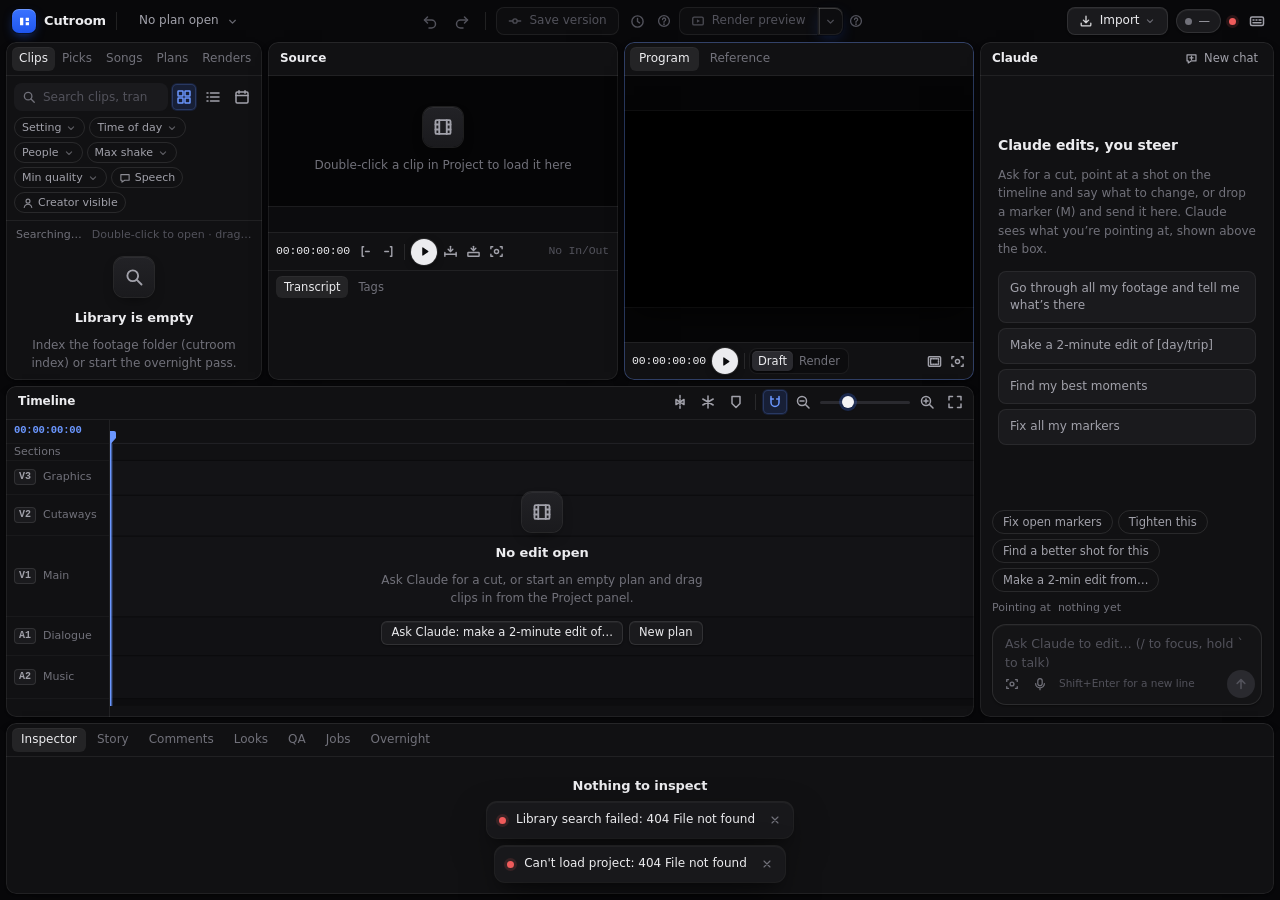
==== commit b4a1490a: "References, comments, looks, tour, import, versions, craft upgrades, exports, scale, Codex bridge Co" ====
--- a/cutroom/studio_web/index.html
+++ b/cutroom/studio_web/index.html
@@ -6,6 +6,11 @@
 <title>Cutroom Studio</title>
 <link rel="icon" href="data:image/svg+xml,%3Csvg xmlns='http://www.w3.org/2000/svg' viewBox='0 0 16 16'%3E%3Crect width='16' height='16' rx='3' fill='%231d1d20'/%3E%3Cpath d='M4 4h3v8H4zM9 4h3v3H9zM9 9h3v3H9z' fill='%234c8dff'/%3E%3C/svg%3E">
 <link rel="stylesheet" href="css/app.css">
+<link rel="stylesheet" href="css/reference.css">
+<link rel="stylesheet" href="css/importer.css">
+<link rel="stylesheet" href="css/comments.css">
+<link rel="stylesheet" href="css/looks.css">
+<link rel="stylesheet" href="css/tour.css">
 </head>
 <body>
 <div id="app">
@@ -24,13 +29,20 @@
       <button id="btn-undo" class="tb-icon" title="Undo (⌘Z)" disabled><i data-icon="undo"></i></button>
       <button id="btn-redo" class="tb-icon" title="Redo (⇧⌘Z)" disabled><i data-icon="redo"></i></button>
       <span class="hdr-sep"></span>
-      <button id="btn-commit" class="tb-btn" title="Commit version (⌘S)" disabled><i data-icon="commit"></i>Commit version</button>
+      <button id="btn-commit" class="tb-btn" title="Save version (⌘S): saves a numbered copy (v1, v2…) you can render, compare and go back to. Your edits auto-save as a draft." disabled><i data-icon="commit"></i>Save version</button>
       <div class="split-btn">
         <button id="btn-render" class="tb-btn primary" title="Render a preview of the latest version" disabled><i data-icon="render"></i>Render preview</button>
         <button id="btn-render-more" class="tb-btn primary caret" title="Render options" disabled><i data-icon="chev"></i></button>
         <div id="render-menu" class="menu right" hidden>
           <button data-render="preview">Render preview <span class="k">720p, proxies</span></button>
           <button data-render="final">Render final <span class="k">full quality, masters</span></button>
+          <div class="menu-sep" style="border-top:1px solid var(--line, #333);margin:4px 0"></div>
+          <button data-export="reels" title="Face-tracked 9:16 of the selected (or latest) render + .srt">Export Reels / TikTok <span class="k">9:16, face-tracked</span></button>
+          <button data-export="youtube" title="YouTube master + .srt/.vtt + chapters">Export YouTube <span class="k">16:9, chapters</span></button>
+          <button data-export="square">Export square <span class="k">1:1</span></button>
+          <button data-export="thumbs">Thumbnail candidates <span class="k">6 + contact sheet</span></button>
+          <button data-export="cut30">30 s cutdown <span class="k">new plan + 9:16</span></button>
+          <button data-export="all">Export everything <span class="k">all presets + thumbs</span></button>
         </div>
       </div>
     </div>
@@ -99,7 +111,8 @@
     <div class="ptabs" data-tabs="dock">
       <button class="ptab on" data-tab="inspector">Inspector</button>
       <button class="ptab" data-tab="story" title="The edit as a beat sheet">Story</button>
-      <button class="ptab" data-tab="markers">Markers<span class="badge" id="badge-markers"></span></button>
+      <button class="ptab" data-tab="comments" title="Review comments pinned to frames">Comments<span class="badge" id="badge-markers"></span></button>
+      <button class="ptab" data-tab="looks" title="Colour looks, previewed on your own frame">Looks</button>
       <button class="ptab" data-tab="qa">QA<span class="badge" id="badge-qa"></span></button>
       <button class="ptab" data-tab="jobs">Jobs<span class="badge" id="badge-jobs"></span></button>
       <button class="ptab" data-tab="overnight">Overnight</button>
--- a/cutroom/studio_web/css/app.css
+++ b/cutroom/studio_web/css/app.css
@@ -1,28 +1,64 @@
-/* Cutroom Studio — dark neutral NLE chrome. One accent (selection / playhead). */
+/* Cutroom Studio — refined dark NLE chrome.
+   Neutral zinc surfaces stepped by lightness, hairline borders, rounded panels floating on a near-black
+   ground, one electric-blue accent (selection, playhead, primary action). Motion 120–180 ms ease-out. */
 :root {
-  --ground: #141416;
-  --panel: #1c1c1f;
-  --panel-2: #212125;
-  --raise: #28282d;
-  --raise-2: #303036;
-  --inset: #161618;
-  --line: #2b2b30;
-  --line-2: #37373d;
-  --text: #d6d6db;
-  --text-2: #9b9ba4;
-  --text-3: #6d6d76;
-  --accent: #4c8dff;
-  --accent-dim: rgba(76, 141, 255, .18);
-  --accent-line: rgba(76, 141, 255, .55);
-  --ok: #4fae74;
-  --warn: #d4a23c;
-  --bad: #de5a55;
-  --inout: #c9a227;
-  --r: 3px;
-  --hdr-h: 34px;
-  --tab-h: 28px;
-  --ui: -apple-system, BlinkMacSystemFont, "Inter", "Segoe UI", system-ui, Roboto, "Helvetica Neue", Arial, sans-serif;
-  --mono: ui-monospace, "SF Mono", SFMono-Regular, Menlo, Consolas, "Liberation Mono", monospace;
+  /* ground + surfaces (zinc, hue ~286, near-zero chroma) */
+  --ground: #08080a;
+  --panel: #111113;
+  --panel-2: #141416;
+  --raise: #1a1a1d;
+  --raise-2: #222226;
+  --raise-3: #2a2a2f;
+  --inset: #0c0c0e;
+  --hover: rgba(255, 255, 255, .045);
+  --active: rgba(255, 255, 255, .08);
+  /* hairlines */
+  --line: rgba(255, 255, 255, .065);
+  --line-2: rgba(255, 255, 255, .1);
+  --line-3: rgba(255, 255, 255, .16);
+  /* text tiers */
+  --text: #ececef;
+  --text-2: #a1a1aa;
+  --text-3: #71717a;
+  --text-4: #52525b;
+  /* accent */
+  --accent: #3c74fb;
+  --accent-hi: #6b97ff;
+  --accent-fill: #2563ff;
+  --accent-dim: rgba(60, 116, 251, .15);
+  --accent-line: rgba(107, 151, 255, .5);
+  --accent-ink: #cddcff;
+  --ring: 0 0 0 3px rgba(60, 116, 251, .22);
+  /* status */
+  --ok: #45c08a;
+  --warn: #e7a93d;
+  --bad: #ef5b5b;
+  --inout: #f1c04f;
+  --ok-dim: rgba(69, 192, 138, .14);
+  --warn-dim: rgba(231, 169, 61, .14);
+  --bad-dim: rgba(239, 91, 91, .14);
+  /* shape */
+  --r-xs: 4px;
+  --r: 6px;
+  --r-md: 8px;
+  --r-lg: 10px;
+  --r-xl: 14px;
+  --pill: 999px;
+  /* depth */
+  --sh-btn: inset 0 1px 0 rgba(255, 255, 255, .045), 0 1px 2px rgba(0, 0, 0, .35);
+  --sh-card: 0 1px 2px rgba(0, 0, 0, .3), 0 0 0 1px var(--line);
+  --sh-pop: 0 0 0 1px rgba(255, 255, 255, .08), 0 16px 40px -8px rgba(0, 0, 0, .7), 0 6px 14px -6px rgba(0, 0, 0, .55);
+  --sh-glow: 0 0 0 1px rgba(107, 151, 255, .35), 0 6px 20px -6px rgba(37, 99, 255, .6);
+  /* motion */
+  --ease: cubic-bezier(.2, .8, .2, 1);
+  --t: 150ms;
+  --t-fast: 110ms;
+  /* layout */
+  --gap: 6px;
+  --hdr-h: 42px;
+  --tab-h: 34px;
+  --ui: "Inter Variable", "Inter", -apple-system, BlinkMacSystemFont, "SF Pro Text", "Segoe UI", system-ui, Roboto, "Helvetica Neue", Arial, sans-serif;
+  --mono: ui-monospace, "SF Mono", SFMono-Regular, "JetBrains Mono", Menlo, Consolas, "Liberation Mono", monospace;
 
   --projW: 330px;
   --srcFrac: .5;
@@ -32,23 +68,26 @@
   color-scheme: dark;
 }
 * { box-sizing: border-box; }
-html, body { height: 100%; margin: 0; background: var(--ground); color: var(--text); font: 12px/1.4 var(--ui); overflow: hidden; -webkit-font-smoothing: antialiased; }
-button, input, select, textarea { font: inherit; color: inherit; }
-button { cursor: default; }
-::selection { background: var(--accent-dim); }
-:focus-visible { outline: 1px solid var(--accent); outline-offset: 1px; }
+html, body { height: 100%; margin: 0; background: var(--ground); color: var(--text); font: 400 12px/1.45 var(--ui); overflow: hidden; -webkit-font-smoothing: antialiased; -moz-osx-font-smoothing: grayscale; text-rendering: optimizeLegibility; font-feature-settings: "cv11", "ss01", "ss03"; }
+button, input, select, textarea { font: inherit; color: inherit; letter-spacing: inherit; }
+button { cursor: default; -webkit-tap-highlight-color: transparent; }
+::selection { background: rgba(60, 116, 251, .35); color: #fff; }
+:focus-visible { outline: 2px solid var(--accent-line); outline-offset: 1px; }
 .ic { display: block; flex: none; }
 .icw { display: inline-flex; }
 [hidden] { display: none !important; }
-.mono, .tc { font-family: var(--mono); font-variant-numeric: tabular-nums; letter-spacing: -.01em; }
-::-webkit-scrollbar { width: 10px; height: 10px; }
-::-webkit-scrollbar-thumb { background: #3a3a40; border: 2px solid transparent; background-clip: padding-box; border-radius: 6px; }
-::-webkit-scrollbar-thumb:hover { background: #4a4a52; background-clip: padding-box; border: 2px solid transparent; }
+.mono, .tc { font-family: var(--mono); font-variant-numeric: tabular-nums slashed-zero; letter-spacing: -.015em; font-feature-settings: "tnum", "zero"; }
+::-webkit-scrollbar { width: 9px; height: 9px; }
+::-webkit-scrollbar-thumb { background: rgba(255, 255, 255, .09); border: 2px solid transparent; background-clip: padding-box; border-radius: 9px; }
+::-webkit-scrollbar-thumb:hover { background: rgba(255, 255, 255, .17); background-clip: padding-box; border: 2px solid transparent; }
 ::-webkit-scrollbar-track, ::-webkit-scrollbar-corner { background: transparent; }
+@keyframes pop-in { from { opacity: 0; transform: translateY(-3px) scale(.985); } }
+@keyframes rise-in { from { opacity: 0; transform: translateY(6px); } }
+@keyframes fade-in { from { opacity: 0; } }
 
 /* ------------------------------------------------------------------ frame */
-#app { display: flex; flex-direction: column; height: 100vh; }
-#hdr { height: var(--hdr-h); flex: none; display: flex; align-items: center; gap: 12px; padding: 0 8px; background: var(--panel); border-bottom: 1px solid var(--line); }
+#app { display: flex; flex-direction: column; height: 100vh; padding: 0 var(--gap) var(--gap); }
+#hdr { height: var(--hdr-h); flex: none; display: flex; align-items: center; gap: 12px; padding: 0 4px 0 6px; background: transparent; }
 #main { flex: 1; display: flex; min-height: 0; }
 #col-left { flex: 1; display: flex; flex-direction: column; min-width: 0; }
 #row-top { height: var(--topH); display: flex; min-height: 160px; flex: none; }
@@ -59,192 +98,226 @@
 #p-claude { width: var(--claudeW); flex: none; min-width: 280px; }
 #p-dock { height: var(--dockH); flex: none; min-height: 90px; }
 
-.panel { background: var(--panel); display: flex; flex-direction: column; min-height: 0; position: relative; }
-.panel.focus > .ptabs { box-shadow: inset 0 -1px 0 var(--line), inset 0 1px 0 var(--accent-line); }
+.panel { background: var(--panel); display: flex; flex-direction: column; min-height: 0; position: relative; border-radius: var(--r-lg); overflow: hidden; box-shadow: 0 1px 2px rgba(0, 0, 0, .45), 0 8px 24px -16px rgba(0, 0, 0, .8); }
+.panel::after { content: ""; position: absolute; inset: 0; border-radius: inherit; pointer-events: none; z-index: 7; box-shadow: inset 0 0 0 1px var(--line), inset 0 1px 0 rgba(255, 255, 255, .025); transition: box-shadow var(--t) var(--ease); }
+.panel.focus::after { box-shadow: inset 0 0 0 1px rgba(107, 151, 255, .34), inset 0 1px 0 rgba(255, 255, 255, .025); }
 .pbody { flex: 1; min-height: 0; position: relative; display: flex; flex-direction: column; }
 
-.splitter { flex: none; background: var(--ground); position: relative; z-index: 5; }
-.splitter.v { width: 3px; cursor: col-resize; }
-.splitter.h { height: 3px; cursor: row-resize; }
-.splitter::after { content: ""; position: absolute; inset: 0; transition: background .12s; }
-.splitter.v::after { left: -2px; right: -2px; }
-.splitter.h::after { top: -2px; bottom: -2px; }
-.splitter:hover::after, .splitter.drag::after { background: var(--accent-line); }
+.splitter { flex: none; background: transparent; position: relative; z-index: 5; }
+.splitter.v { width: var(--gap); cursor: col-resize; }
+.splitter.h { height: var(--gap); cursor: row-resize; }
+.splitter::after { content: ""; position: absolute; border-radius: 2px; transition: background var(--t) var(--ease); }
+.splitter.v::after { top: 14px; bottom: 14px; left: calc(50% - 1px); width: 2px; }
+.splitter.h::after { left: 14px; right: 14px; top: calc(50% - 1px); height: 2px; }
+.splitter:hover::after { background: var(--line-3); }
+.splitter.drag::after { background: var(--accent); }
 body.resizing, body.resizing * { cursor: inherit !important; user-select: none; }
 body.resizing-v { cursor: col-resize; } body.resizing-h { cursor: row-resize; }
 
-/* ------------------------------------------------------------------ panel tabs */
-.ptabs { height: var(--tab-h); flex: none; display: flex; align-items: stretch; background: var(--panel-2); border-bottom: 1px solid var(--line); padding: 0 4px; gap: 1px; }
-.ptab { background: none; border: 0; padding: 0 10px; color: var(--text-3); font-size: 12px; display: flex; align-items: center; gap: 6px; position: relative; white-space: nowrap; }
-.ptab:hover { color: var(--text-2); }
-.ptab.on { color: var(--text); }
-.ptab.on::after { content: ""; position: absolute; left: 8px; right: 8px; bottom: -1px; height: 2px; background: var(--text-2); border-radius: 1px; }
-.ptab.static::after { display: none; }
+/* ------------------------------------------------------------------ panel tabs (segmented pills) */
+.ptabs { height: var(--tab-h); flex: none; display: flex; align-items: center; background: transparent; border-bottom: 1px solid var(--line); padding: 0 6px; gap: 2px; }
+.ptab { height: 24px; background: none; border: 0; padding: 0 9px; color: var(--text-3); font-size: 12px; font-weight: 500; display: flex; align-items: center; gap: 6px; position: relative; white-space: nowrap; border-radius: var(--r); transition: color var(--t) var(--ease), background-color var(--t) var(--ease); }
+.ptab:hover { color: var(--text-2); background: var(--hover); }
+.ptab.on { color: var(--text); background: var(--active); box-shadow: inset 0 1px 0 rgba(255, 255, 255, .04); }
+.ptab.static, .ptab.static:hover { background: none; box-shadow: none; color: var(--text); font-weight: 600; padding-left: 6px; letter-spacing: -.005em; }
 .ptab-sub { color: var(--text-3); font-weight: 400; margin-left: 2px; max-width: 260px; overflow: hidden; text-overflow: ellipsis; }
-.ptab-tools { margin-left: auto; display: flex; align-items: center; gap: 2px; padding-right: 2px; }
-.badge { background: var(--raise-2); color: var(--text-2); border-radius: 8px; padding: 0 5px; font-size: 10px; line-height: 15px; min-width: 15px; text-align: center; }
+.ptab-tools { margin-left: auto; display: flex; align-items: center; gap: 2px; padding-right: 0; }
+.badge { background: var(--active); color: var(--text-2); border-radius: var(--pill); padding: 0 5px; font-size: 10px; font-weight: 600; line-height: 16px; min-width: 16px; text-align: center; font-variant-numeric: tabular-nums; }
 .badge:empty { display: none; }
-.badge.hot { background: var(--accent); color: #fff; }
+.badge.hot { background: var(--accent-fill); color: #fff; box-shadow: 0 0 10px -2px rgba(37, 99, 255, .7); }
 .badge.bad { background: var(--bad); color: #fff; }
 
 /* ------------------------------------------------------------------ buttons */
-.tb-btn { height: 24px; display: inline-flex; align-items: center; gap: 6px; padding: 0 9px; background: var(--raise); border: 1px solid var(--line-2); border-radius: var(--r); color: var(--text); font-size: 12px; white-space: nowrap; }
-.tb-btn:hover:not(:disabled) { background: var(--raise-2); }
-.tb-btn:active:not(:disabled) { background: #26262b; }
-.tb-btn:disabled { color: var(--text-3); opacity: .7; }
-.tb-btn.primary { background: #2c4a7c; border-color: #3a5d97; color: #eef3ff; }
-.tb-btn.primary:hover:not(:disabled) { background: #34579093; background: #34568f; }
-.tb-btn.primary:disabled { background: var(--raise); border-color: var(--line-2); color: var(--text-3); }
-.tb-btn .ic { width: 14px; height: 14px; }
-.tb-icon, .ib { width: 24px; height: 24px; display: inline-flex; align-items: center; justify-content: center; background: none; border: 1px solid transparent; border-radius: var(--r); color: var(--text-2); padding: 0; }
-.tb-icon:hover:not(:disabled), .ib:hover:not(:disabled) { background: var(--raise); color: var(--text); }
-.tb-icon:disabled, .ib:disabled { color: var(--text-3); opacity: .5; }
-.ib.on { color: var(--accent); background: var(--accent-dim); }
-.ib.sm { width: 20px; height: 20px; }
-.btn { height: 22px; display: inline-flex; align-items: center; gap: 5px; padding: 0 8px; background: var(--raise); border: 1px solid var(--line-2); border-radius: var(--r); font-size: 11.5px; color: var(--text); white-space: nowrap; }
-.btn:hover:not(:disabled) { background: var(--raise-2); }
-.btn:disabled { color: var(--text-3); }
+.tb-btn { height: 28px; display: inline-flex; align-items: center; gap: 7px; padding: 0 11px; background: var(--raise); border: 1px solid var(--line-2); border-radius: var(--r-md); color: var(--text); font-size: 12px; font-weight: 500; white-space: nowrap; box-shadow: var(--sh-btn); transition: background-color var(--t) var(--ease), border-color var(--t) var(--ease), box-shadow var(--t) var(--ease), transform var(--t-fast) var(--ease); }
+.tb-btn:hover:not(:disabled) { background: var(--raise-2); border-color: var(--line-3); }
+.tb-btn:active:not(:disabled) { transform: translateY(.5px); background: var(--raise); }
+.tb-btn:disabled { color: var(--text-4); box-shadow: none; background: rgba(255, 255, 255, .025); border-color: var(--line); }
+.tb-btn.primary { background: var(--accent-fill); border-color: rgba(255, 255, 255, .12); color: #fff; box-shadow: inset 0 1px 0 rgba(255, 255, 255, .2), 0 0 0 1px rgba(0, 0, 0, .35), 0 6px 18px -8px rgba(37, 99, 255, .9); }
+.tb-btn.primary:hover:not(:disabled) { background: #3a73ff; border-color: rgba(255, 255, 255, .18); }
+.tb-btn.primary:disabled { background: rgba(255, 255, 255, .025); border-color: var(--line); color: var(--text-4); box-shadow: none; }
+.tb-btn .ic { width: 14px; height: 14px; opacity: .9; }
+.tb-icon, .ib { width: 26px; height: 26px; display: inline-flex; align-items: center; justify-content: center; background: none; border: 1px solid transparent; border-radius: var(--r); color: var(--text-2); padding: 0; transition: color var(--t) var(--ease), background-color var(--t) var(--ease), transform var(--t-fast) var(--ease); }
+.tb-icon:hover:not(:disabled), .ib:hover:not(:disabled) { background: var(--active); color: var(--text); }
+.tb-icon:active:not(:disabled), .ib:active:not(:disabled) { transform: scale(.94); }
+.tb-icon:disabled, .ib:disabled { color: var(--text-4); }
+.ib.on { color: var(--accent-hi); background: var(--accent-dim); box-shadow: inset 0 0 0 1px rgba(107, 151, 255, .22); }
+.ib.sm { width: 22px; height: 22px; }
+.btn { height: 24px; display: inline-flex; align-items: center; gap: 6px; padding: 0 9px; background: var(--raise); border: 1px solid var(--line-2); border-radius: var(--r); font-size: 11.5px; font-weight: 500; color: var(--text); white-space: nowrap; box-shadow: var(--sh-btn); transition: background-color var(--t) var(--ease), border-color var(--t) var(--ease), color var(--t) var(--ease); }
+.btn:hover:not(:disabled) { background: var(--raise-2); border-color: var(--line-3); }
+.btn:active:not(:disabled) { background: var(--raise); }
+.btn:disabled { color: var(--text-4); box-shadow: none; }
 .btn .ic { width: 13px; height: 13px; }
-.btn.ghost { background: none; border-color: transparent; color: var(--text-2); }
-.btn.ghost:hover:not(:disabled) { background: var(--raise); color: var(--text); }
-.btn.on { border-color: var(--accent-line); color: #cfe0ff; background: var(--accent-dim); }
-.btn.danger:hover { color: #ffb4b0; }
-.split-btn { display: inline-flex; position: relative; }
-.split-btn .tb-btn:first-child { border-radius: var(--r) 0 0 var(--r); }
-.split-btn .caret { border-radius: 0 var(--r) var(--r) 0; border-left-color: #1f3760; padding: 0 3px; }
-.kbd, kbd { font-family: var(--mono); font-size: 10.5px; color: var(--text-2); background: var(--raise); border: 1px solid var(--line-2); border-bottom-width: 2px; border-radius: 3px; padding: 0 4px; line-height: 15px; display: inline-block; min-width: 17px; text-align: center; }
+.btn.ghost { background: none; border-color: transparent; color: var(--text-2); box-shadow: none; }
+.btn.ghost:hover:not(:disabled) { background: var(--active); color: var(--text); border-color: transparent; }
+.btn.on { border-color: var(--accent-line); color: var(--accent-ink); background: var(--accent-dim); }
+.btn.primary { background: var(--accent-fill); border-color: rgba(255, 255, 255, .12); color: #fff; box-shadow: inset 0 1px 0 rgba(255, 255, 255, .2), 0 4px 14px -6px rgba(37, 99, 255, .9); }
+.btn.primary:hover:not(:disabled) { background: #3a73ff; }
+.btn.danger:hover:not(:disabled) { color: #ffb4b0; border-color: rgba(239, 91, 91, .4); background: var(--bad-dim); }
+.split-btn { display: inline-flex; position: relative; border-radius: var(--r-md); }
+.split-btn .tb-btn:first-child { border-radius: var(--r-md) 0 0 var(--r-md); }
+.split-btn .caret { border-radius: 0 var(--r-md) var(--r-md) 0; border-left-color: rgba(0, 0, 0, .35); padding: 0 5px; margin-left: 0; }
+.split-btn .tb-btn.primary.caret { box-shadow: inset 1px 0 0 rgba(255, 255, 255, .16), inset 0 1px 0 rgba(255, 255, 255, .2), 0 0 0 1px rgba(0, 0, 0, .35), 0 6px 18px -8px rgba(37, 99, 255, .9); }
+.split-btn .caret .ic { width: 13px; height: 13px; }
+.kbd, kbd { font-family: var(--ui); font-size: 10.5px; font-weight: 500; color: var(--text-2); background: linear-gradient(var(--raise-2), var(--raise)); border: 1px solid var(--line-2); border-bottom-color: rgba(0, 0, 0, .5); box-shadow: inset 0 -1px 0 rgba(0, 0, 0, .35), 0 1px 0 rgba(255, 255, 255, .03); border-radius: 5px; padding: 0 5px; line-height: 17px; display: inline-block; min-width: 19px; text-align: center; }
 
 /* ------------------------------------------------------------------ inputs */
-.inp { height: 22px; background: var(--inset); border: 1px solid var(--line-2); border-radius: var(--r); padding: 0 6px; color: var(--text); font-size: 12px; min-width: 0; }
-.inp:focus { outline: none; border-color: var(--accent-line); }
+.inp { height: 26px; background: var(--inset); border: 1px solid var(--line-2); border-radius: var(--r); padding: 0 8px; color: var(--text); font-size: 12px; min-width: 0; transition: border-color var(--t) var(--ease), box-shadow var(--t) var(--ease), background-color var(--t) var(--ease); }
+.inp:hover { border-color: var(--line-3); }
+.inp:focus { outline: none; border-color: var(--accent-line); box-shadow: var(--ring); background: #0e0e11; }
+.inp::placeholder, textarea::placeholder { color: var(--text-4); }
 .inp.mono { font-size: 11.5px; }
-textarea.inp { height: auto; padding: 5px 6px; resize: vertical; line-height: 1.4; }
-select.inp { padding-right: 2px; }
+textarea.inp { height: auto; padding: 6px 8px; resize: vertical; line-height: 1.45; }
+select.inp { padding-right: 24px; appearance: none; -webkit-appearance: none; background-image: url("data:image/svg+xml,%3Csvg xmlns='http://www.w3.org/2000/svg' viewBox='0 0 16 16' fill='none' stroke='%2371717a' stroke-width='1.5' stroke-linecap='round' stroke-linejoin='round'%3E%3Cpath d='M5 6.5 8 9.5l3-3'/%3E%3C/svg%3E"); background-repeat: no-repeat; background-position: right 5px center; background-size: 14px; }
 input[type=range] { accent-color: var(--accent); }
-input[type=checkbox] { accent-color: var(--accent); margin: 0; }
+input[type=checkbox] { appearance: none; -webkit-appearance: none; width: 15px; height: 15px; margin: 0; border-radius: 4px; border: 1px solid var(--line-3); background: var(--inset); display: inline-grid; place-content: center; transition: background-color var(--t) var(--ease), border-color var(--t) var(--ease); vertical-align: middle; }
+input[type=checkbox]::after { content: ""; width: 9px; height: 9px; transform: scale(0); transition: transform var(--t-fast) var(--ease); background: url("data:image/svg+xml,%3Csvg xmlns='http://www.w3.org/2000/svg' viewBox='0 0 16 16' fill='none' stroke='white' stroke-width='2.4' stroke-linecap='round' stroke-linejoin='round'%3E%3Cpath d='M3 8.5 6.5 12 13 4.5'/%3E%3C/svg%3E") center/contain no-repeat; }
+input[type=checkbox]:checked { background: var(--accent-fill); border-color: var(--accent-fill); box-shadow: 0 0 10px -3px rgba(37, 99, 255, .8); }
+input[type=checkbox]:checked::after { transform: scale(1); }
+input[type=checkbox]:focus-visible { box-shadow: var(--ring); outline: none; }
+input[type=range] { -webkit-appearance: none; appearance: none; height: 16px; background: transparent; }
+input[type=range]::-webkit-slider-runnable-track { height: 3px; border-radius: 3px; background: var(--raise-3); }
+input[type=range]::-webkit-slider-thumb { -webkit-appearance: none; width: 12px; height: 12px; margin-top: -4.5px; border-radius: 50%; background: #f4f4f5; border: 0; box-shadow: 0 0 0 3px rgba(60, 116, 251, .25), 0 1px 3px rgba(0, 0, 0, .6); transition: box-shadow var(--t) var(--ease); }
+input[type=range]:hover::-webkit-slider-thumb { box-shadow: 0 0 0 4px rgba(60, 116, 251, .35), 0 1px 3px rgba(0, 0, 0, .6); }
 
 /* ------------------------------------------------------------------ header */
 .hdr-l, .hdr-c, .hdr-r { display: flex; align-items: center; gap: 6px; }
 .hdr-l { flex: 1; min-width: 0; }
-.hdr-r { flex: 1; justify-content: flex-end; min-width: 0; }
-.hdr-sep { width: 1px; height: 16px; background: var(--line-2); margin: 0 4px; }
-.brand { color: var(--accent); display: flex; padding: 0 2px; }
-.proj-name { font-weight: 600; color: var(--text); white-space: nowrap; overflow: hidden; text-overflow: ellipsis; max-width: 200px; }
+.hdr-r { flex: 1; justify-content: flex-end; min-width: 0; gap: 8px; }
+.hdr-sep { width: 1px; height: 18px; background: var(--line-2); margin: 0 4px; }
+.brand { color: #fff; display: flex; align-items: center; justify-content: center; width: 24px; height: 24px; border-radius: 7px; background: linear-gradient(180deg, #3a73ff, #1f56f0); box-shadow: inset 0 1px 0 rgba(255, 255, 255, .25), 0 0 0 1px rgba(0, 0, 0, .4), 0 4px 12px -4px rgba(37, 99, 255, .8); padding: 0; margin-right: 2px; }
+.brand svg { width: 13px; height: 13px; }
+.proj-name { font-weight: 600; font-size: 13px; letter-spacing: -.01em; color: var(--text); white-space: nowrap; overflow: hidden; text-overflow: ellipsis; max-width: 200px; }
 .plan-pick { position: relative; }
-.plan-btn { background: none; border-color: transparent; max-width: 280px; }
-.plan-btn:hover { border-color: var(--line-2); }
+.plan-btn { background: none; border-color: transparent; box-shadow: none; max-width: 280px; color: var(--text-2); }
+.plan-btn:hover:not(:disabled) { background: var(--active); border-color: transparent; color: var(--text); }
 .plan-btn span { overflow: hidden; text-overflow: ellipsis; }
-.draft-state { color: var(--text-3); font-size: 11px; white-space: nowrap; }
+.plan-btn .ic { width: 13px; height: 13px; color: var(--text-3); }
+.draft-state { color: var(--text-3); font-size: 11.5px; white-space: nowrap; }
 .draft-state.saving { color: var(--text-2); }
-.lib-status { display: flex; gap: 12px; color: var(--text-3); font-size: 11px; white-space: nowrap; overflow: hidden; }
+.lib-status { display: flex; gap: 14px; color: var(--text-3); font-size: 11.5px; white-space: nowrap; overflow: hidden; }
 .lib-status b { color: var(--text-2); font-weight: 500; font-variant-numeric: tabular-nums; }
-.gov-pill { height: 22px; display: inline-flex; align-items: center; gap: 6px; padding: 0 8px 0 7px; border-radius: 11px; background: var(--raise); border: 1px solid var(--line-2); font-size: 11px; color: var(--text-2); white-space: nowrap; }
-.gov-pill:hover { background: var(--raise-2); }
+.gov-pill { height: 24px; display: inline-flex; align-items: center; gap: 7px; padding: 0 10px 0 8px; border-radius: var(--pill); background: var(--raise); border: 1px solid var(--line-2); font-size: 11.5px; font-weight: 500; color: var(--text-2); white-space: nowrap; box-shadow: var(--sh-btn); transition: background-color var(--t) var(--ease), border-color var(--t) var(--ease); }
+.gov-pill:hover { background: var(--raise-2); border-color: var(--line-3); }
 .gov-pill .dot { width: 7px; height: 7px; border-radius: 50%; background: var(--text-3); }
-.gov-pill.ok .dot { background: var(--ok); }
-.gov-pill.warn .dot { background: var(--warn); }
-.gov-pill.bad .dot { background: var(--bad); }
-.gov-pill.bad { border-color: rgba(222, 90, 85, .5); }
-.conn { width: 6px; height: 6px; border-radius: 50%; background: var(--text-3); }
-.conn.live { background: var(--ok); }
-.conn.down { background: var(--bad); }
-
-.menu { position: absolute; top: calc(100% + 4px); left: 0; z-index: 100; min-width: 220px; background: var(--raise); border: 1px solid var(--line-2); border-radius: 5px; padding: 4px; box-shadow: 0 10px 30px rgba(0, 0, 0, .45); max-height: 60vh; overflow: auto; }
-.menu.right { left: auto; right: 0; }
-.menu button, .menu .mi { display: flex; width: 100%; align-items: center; gap: 8px; text-align: left; padding: 5px 8px; background: none; border: 0; border-radius: 3px; color: var(--text); font-size: 12px; }
-.menu button:hover { background: #2f4f86; }
+.gov-pill.ok .dot { background: var(--ok); box-shadow: 0 0 0 3px var(--ok-dim); }
+.gov-pill.warn .dot { background: var(--warn); box-shadow: 0 0 0 3px var(--warn-dim); }
+.gov-pill.warn { color: #ecc581; }
+.gov-pill.bad .dot { background: var(--bad); box-shadow: 0 0 0 3px var(--bad-dim); }
+.gov-pill.bad { border-color: rgba(239, 91, 91, .4); color: #f3a6a3; }
+.conn { width: 7px; height: 7px; border-radius: 50%; background: var(--text-4); transition: background-color var(--t) var(--ease); }
+.conn.live { background: var(--ok); box-shadow: 0 0 0 3px var(--ok-dim), 0 0 8px rgba(69, 192, 138, .5); }
+.conn.down { background: var(--bad); box-shadow: 0 0 0 3px var(--bad-dim); }
+
+.menu { position: absolute; top: calc(100% + 6px); left: 0; z-index: 100; min-width: 230px; background: #161619; border: 0; border-radius: var(--r-lg); padding: 5px; box-shadow: var(--sh-pop); max-height: 60vh; overflow: auto; transform-origin: top left; animation: pop-in .14s var(--ease); }
+.menu.right { left: auto; right: 0; transform-origin: top right; }
+.menu button, .menu .mi { display: flex; width: 100%; align-items: center; gap: 8px; text-align: left; padding: 0 9px; min-height: 30px; background: none; border: 0; border-radius: var(--r); color: var(--text); font-size: 12px; transition: background-color var(--t-fast) var(--ease); }
+.menu button:hover { background: var(--active); }
 .menu .k { margin-left: auto; color: var(--text-3); font-size: 11px; }
-.menu button:hover .k { color: #c9d8f5; }
-.menu .mh { padding: 6px 8px 3px; color: var(--text-3); font-size: 11px; }
-.menu hr { border: 0; border-top: 1px solid var(--line-2); margin: 4px 2px; }
-.menu .cur { color: var(--accent); }
+.menu button:hover .k { color: var(--text-2); }
+.menu .mh { padding: 7px 9px 4px; color: var(--text-3); font-size: 11px; font-weight: 500; }
+.menu hr { border: 0; border-top: 1px solid var(--line); margin: 5px 4px; }
+.menu .cur { color: var(--accent-hi); }
 
 /* ------------------------------------------------------------------ project panel */
-.pj-bar { display: flex; gap: 4px; padding: 6px; border-bottom: 1px solid var(--line); align-items: center; }
+.pj-bar { display: flex; gap: 3px; padding: 7px 7px 6px 8px; align-items: center; }
 .pj-search { flex: 1; position: relative; display: flex; align-items: center; }
-.pj-search .ic { position: absolute; left: 6px; color: var(--text-3); width: 13px; height: 13px; }
-.pj-search .inp { width: 100%; padding-left: 24px; }
-.chips { display: flex; flex-wrap: wrap; gap: 4px; padding: 6px; border-bottom: 1px solid var(--line); }
-.chip { height: 20px; display: inline-flex; align-items: center; gap: 4px; padding: 0 7px; border-radius: 10px; background: var(--raise); border: 1px solid var(--line-2); color: var(--text-2); font-size: 11px; white-space: nowrap; position: relative; }
-.chip:hover { color: var(--text); background: var(--raise-2); }
-.chip.on { background: var(--accent-dim); border-color: var(--accent-line); color: #d6e4ff; }
-.chip .ic { width: 12px; height: 12px; }
+.pj-search > span { position: absolute; left: 8px; top: 50%; transform: translateY(-50%); display: flex; pointer-events: none; z-index: 1; }
+.pj-search .ic { color: var(--text-3); width: 14px; height: 14px; }
+.pj-search .inp { width: 100%; padding-left: 28px; height: 28px; background: var(--raise); border-color: transparent; border-radius: var(--r-md); }
+.pj-search .inp:hover { border-color: var(--line-2); }
+.pj-search .inp:focus { border-color: var(--accent-line); background: var(--inset); }
+.pj-bar .ib { width: 26px; height: 28px; }
+.chips { display: flex; flex-wrap: wrap; gap: 4px; padding: 0 8px 7px; border-bottom: 1px solid var(--line); }
+.chip { height: 21px; display: inline-flex; align-items: center; gap: 4px; padding: 0 7px; border-radius: var(--pill); background: transparent; border: 1px solid var(--line-2); color: var(--text-2); font-size: 11px; font-weight: 500; white-space: nowrap; position: relative; transition: background-color var(--t) var(--ease), border-color var(--t) var(--ease), color var(--t) var(--ease); }
+.chip:hover { color: var(--text); background: var(--hover); border-color: var(--line-3); }
+.chip.on { background: var(--accent-dim); border-color: var(--accent-line); color: var(--accent-ink); }
+.chip .ic { width: 12px; height: 12px; opacity: .85; }
 .chip .v { color: #fff; }
-.chip-pop { position: absolute; z-index: 60; top: 24px; left: 0; background: var(--raise); border: 1px solid var(--line-2); border-radius: 5px; padding: 8px; box-shadow: 0 10px 30px rgba(0, 0, 0, .45); min-width: 180px; display: flex; flex-direction: column; gap: 6px; }
+.chip-pop { position: absolute; z-index: 60; top: 27px; left: 0; background: #161619; border: 0; border-radius: var(--r-lg); padding: 10px; box-shadow: var(--sh-pop); min-width: 190px; display: flex; flex-direction: column; gap: 8px; animation: pop-in .14s var(--ease); }
 .chip-pop .opts { display: flex; flex-wrap: wrap; gap: 4px; }
-.chip-pop label { display: flex; align-items: center; gap: 8px; color: var(--text-2); font-size: 11px; }
-.pj-count { padding: 3px 8px; color: var(--text-3); font-size: 11px; border-bottom: 1px solid var(--line); display: flex; justify-content: space-between; }
+.chip-pop label { display: flex; align-items: center; gap: 8px; color: var(--text-2); font-size: 11.5px; }
+.pj-count { padding: 6px 10px; color: var(--text-3); font-size: 11px; display: flex; justify-content: space-between; gap: 10px; white-space: nowrap; overflow: hidden; font-variant-numeric: tabular-nums; }
+.pj-count > :last-child { overflow: hidden; text-overflow: ellipsis; color: var(--text-4); }
 .vscroll { flex: 1; overflow-y: auto; overflow-x: hidden; position: relative; contain: strict; }
 .vspace { position: relative; width: 100%; }
-.cell { position: absolute; padding: 4px; contain: layout paint; }
-.cell .th { position: relative; aspect-ratio: 16 / 9; background: #0e0e10; border-radius: 2px; overflow: hidden; outline: 1px solid transparent; }
-.cell .th img { width: 100%; height: 100%; object-fit: cover; display: block; opacity: 0; transition: opacity .15s; }
+.cell { position: absolute; padding: 4px 5px 6px; contain: layout paint; }
+.cell .th { position: relative; aspect-ratio: 16 / 9; background: var(--inset); border-radius: var(--r-md); overflow: hidden; box-shadow: 0 0 0 1px var(--line); transition: box-shadow var(--t) var(--ease); }
+.cell .th::after { content: ""; position: absolute; inset: 0; border-radius: inherit; box-shadow: inset 0 0 0 1px rgba(255, 255, 255, .06); pointer-events: none; }
+.cell .th img { width: 100%; height: 100%; object-fit: cover; display: block; opacity: 0; transition: opacity .2s var(--ease), filter var(--t) var(--ease); filter: saturate(.92) brightness(.94); }
 .cell .th img.ld { opacity: 1; }
-.cell:hover .th { outline-color: var(--line-2); }
-.cell.sel .th { outline: 2px solid var(--accent); }
-.cell .dur { position: absolute; right: 3px; bottom: 3px; background: rgba(0, 0, 0, .72); color: #e8e8ea; font: 10px/14px var(--mono); padding: 0 4px; border-radius: 2px; }
-.cell .flags { position: absolute; left: 3px; bottom: 3px; display: flex; gap: 2px; }
-.cell .flags span { background: rgba(0, 0, 0, .72); color: #e8e8ea; border-radius: 2px; padding: 1px 2px; display: flex; }
+.cell:hover .th { box-shadow: 0 0 0 1px var(--line-3), 0 6px 16px -8px rgba(0, 0, 0, .8); }
+.cell:hover .th img { filter: none; }
+.cell.sel .th { box-shadow: 0 0 0 2px var(--accent), 0 0 0 5px rgba(60, 116, 251, .18); }
+.cell.sel .th img { filter: none; }
+.cell .dur { position: absolute; right: 5px; bottom: 5px; background: rgba(8, 8, 10, .78); color: #f1f1f3; font: 500 10px/16px var(--mono); font-variant-numeric: tabular-nums; padding: 0 5px; border-radius: var(--r-xs); box-shadow: 0 0 0 1px rgba(255, 255, 255, .07); z-index: 1; }
+.cell .flags { position: absolute; left: 5px; bottom: 5px; display: flex; gap: 3px; z-index: 1; }
+.cell .flags span { background: rgba(8, 8, 10, .78); color: #e8e8ea; border-radius: var(--r-xs); padding: 0 3px; height: 16px; display: flex; align-items: center; box-shadow: 0 0 0 1px rgba(255, 255, 255, .07); }
 .cell .flags .ic { width: 11px; height: 11px; }
-.cell .scrub { position: absolute; top: 0; bottom: 0; width: 1px; background: var(--accent); pointer-events: none; display: none; }
+.cell .scrub { position: absolute; top: 0; bottom: 0; width: 2px; margin-left: -1px; background: #fff; box-shadow: 0 0 6px rgba(0, 0, 0, .6); pointer-events: none; display: none; z-index: 2; }
 .cell .th:hover .scrub { display: block; }
-.cell .meta { display: flex; align-items: center; gap: 6px; padding: 3px 1px 0; }
-.cell .name { flex: 1; font-size: 11px; color: var(--text-2); white-space: nowrap; overflow: hidden; text-overflow: ellipsis; }
-.cell.sel .name { color: var(--text); }
-.qdots { display: inline-flex; gap: 2px; flex: none; }
-.qdots i { width: 4px; height: 4px; border-radius: 50%; background: #3a3a40; }
-.qdots i.f { background: #8f9aa8; }
-.qdots.hi i.f { background: var(--ok); }
+.cell .meta { display: flex; align-items: center; gap: 6px; padding: 5px 2px 0; }
+.cell .name { flex: 1; font-size: 11.5px; color: var(--text-2); white-space: nowrap; overflow: hidden; text-overflow: ellipsis; transition: color var(--t) var(--ease); }
+.cell:hover .name { color: var(--text); }
+.cell.sel .name { color: var(--text); font-weight: 500; }
+.qdots { display: inline-flex; gap: 2px; flex: none; align-items: center; }
+.qdots i { width: 3px; height: 7px; border-radius: 1.5px; background: rgba(255, 255, 255, .09); }
+.qdots i.f { background: #8a8a94; }
+.qdots.hi i.f { background: #3fa77a; }
 .qdots.lo i.f { background: var(--warn); }
-.row { position: absolute; left: 0; right: 0; height: 34px; display: grid; grid-template-columns: 52px 1fr 52px 34px; align-items: center; gap: 8px; padding: 0 8px 0 6px; border-bottom: 1px solid #1f1f23; }
-.row:hover { background: #222226; }
-.row.sel { background: #24324c; }
-.row .th { width: 52px; height: 29px; background: #0e0e10; border-radius: 2px; overflow: hidden; }
+.row { position: absolute; left: 0; right: 0; height: 34px; display: grid; grid-template-columns: 52px 1fr 52px 34px; align-items: center; gap: 8px; padding: 0 8px 0 8px; border-radius: 0; transition: background-color var(--t-fast) var(--ease); }
+.row:hover { background: var(--hover); }
+.row.sel { background: var(--accent-dim); box-shadow: inset 2px 0 0 var(--accent); }
+.row .th { width: 52px; height: 29px; background: var(--inset); border-radius: 5px; overflow: hidden; box-shadow: 0 0 0 1px var(--line); }
 .row .th img { width: 100%; height: 100%; object-fit: cover; }
 .row .nm { overflow: hidden; }
 .row .nm div { white-space: nowrap; overflow: hidden; text-overflow: ellipsis; }
 .row .nm .s { color: var(--text-3); font-size: 11px; }
-.row .d { text-align: right; font: 11px var(--mono); color: var(--text-2); }
-.list-plain { flex: 1; overflow: auto; }
-.lrow { display: flex; align-items: center; gap: 8px; padding: 6px 8px; border-bottom: 1px solid #222226; min-height: 32px; }
-.lrow:hover { background: #222226; }
-.lrow.cur { background: #212b3d; }
+.row .d { text-align: right; font: 11px var(--mono); font-variant-numeric: tabular-nums; color: var(--text-2); }
+.list-plain { flex: 1; overflow: auto; padding: 4px; }
+.lrow { display: flex; align-items: center; gap: 10px; padding: 7px 8px; border-radius: var(--r-md); min-height: 34px; transition: background-color var(--t-fast) var(--ease); }
+.lrow + .lrow { margin-top: 1px; }
+.lrow:hover { background: var(--hover); }
+.lrow.cur { background: var(--accent-dim); box-shadow: inset 0 0 0 1px rgba(107, 151, 255, .22); }
 .lrow .grow { flex: 1; min-width: 0; }
-.lrow .t1 { white-space: nowrap; overflow: hidden; text-overflow: ellipsis; }
-.lrow .t2 { color: var(--text-3); font-size: 11px; white-space: nowrap; overflow: hidden; text-overflow: ellipsis; }
-.lrow .num { font: 11px var(--mono); color: var(--text-2); }
-.lrow .vers { display: flex; flex-wrap: wrap; gap: 3px; margin-top: 4px; }
-.pill { font-size: 10.5px; padding: 0 5px; line-height: 16px; border-radius: 8px; background: var(--raise-2); color: var(--text-2); }
-.pill.ok { background: rgba(79, 174, 116, .16); color: #8fd3a8; }
-.pill.warn { background: rgba(212, 162, 60, .16); color: #e6c37a; }
-.pill.fail, .pill.bad { background: rgba(222, 90, 85, .16); color: #f0a09c; }
-.pill.blue { background: var(--accent-dim); color: #b8d0ff; }
-.sec-h { padding: 8px 8px 4px; color: var(--text-3); font-size: 11px; display: flex; align-items: center; gap: 6px; }
+.lrow .t1 { white-space: nowrap; overflow: hidden; text-overflow: ellipsis; font-weight: 500; }
+.lrow .t2 { color: var(--text-3); font-size: 11px; white-space: nowrap; overflow: hidden; text-overflow: ellipsis; margin-top: 1px; }
+.lrow .num { font: 11px var(--mono); font-variant-numeric: tabular-nums; color: var(--text-2); }
+.lrow .vers { display: flex; flex-wrap: wrap; gap: 4px; margin-top: 5px; }
+.pill { font-size: 10.5px; font-weight: 500; padding: 0 7px; line-height: 18px; border-radius: var(--pill); background: var(--active); color: var(--text-2); box-shadow: inset 0 0 0 1px var(--line); }
+.pill.ok { background: var(--ok-dim); color: #8bdcb6; box-shadow: inset 0 0 0 1px rgba(69, 192, 138, .2); }
+.pill.warn { background: var(--warn-dim); color: #eec784; box-shadow: inset 0 0 0 1px rgba(231, 169, 61, .2); }
+.pill.fail, .pill.bad { background: var(--bad-dim); color: #f5a3a1; box-shadow: inset 0 0 0 1px rgba(239, 91, 91, .22); }
+.pill.blue { background: var(--accent-dim); color: var(--accent-ink); box-shadow: inset 0 0 0 1px rgba(107, 151, 255, .22); }
+.sec-h { padding: 10px 10px 5px; color: var(--text-3); font-size: 11px; font-weight: 500; display: flex; align-items: center; gap: 6px; }
 .sec-h .grow { flex: 1; }
 
 /* ------------------------------------------------------------------ empty states */
-.empty { flex: 1; display: flex; flex-direction: column; align-items: center; justify-content: center; gap: 8px; padding: 16px; text-align: center; color: var(--text-3); }
-.empty h4 { margin: 0; color: var(--text-2); font-size: 13px; font-weight: 500; }
-.empty p { margin: 0; max-width: 340px; }
-.empty .acts { display: flex; gap: 6px; margin-top: 4px; flex-wrap: wrap; justify-content: center; }
-.empty .ic { width: 22px; height: 22px; color: var(--text-3); }
+.empty { flex: 1; display: flex; flex-direction: column; align-items: center; justify-content: center; gap: 8px; padding: 20px; text-align: center; color: var(--text-3); animation: fade-in .25s var(--ease); }
+.empty h4 { margin: 0; color: var(--text); font-size: 13px; font-weight: 600; letter-spacing: -.005em; }
+.empty p { margin: 0; max-width: 340px; line-height: 1.5; }
+.empty .acts { display: flex; gap: 6px; margin-top: 6px; flex-wrap: wrap; justify-content: center; }
+.empty .ic, .mon-empty .ic { width: 40px; height: 40px; padding: 10px; color: var(--text-2); border-radius: var(--r-lg); background: linear-gradient(180deg, var(--raise-2), var(--raise)); box-shadow: inset 0 1px 0 rgba(255, 255, 255, .05), 0 0 0 1px var(--line-2), 0 6px 16px -8px rgba(0, 0, 0, .9); margin-bottom: 4px; }
 
 /* ------------------------------------------------------------------ monitors */
 .mon { flex: 1; display: flex; flex-direction: column; min-height: 0; }
-.mon-view { flex: 1; min-height: 60px; background: #0b0b0c; position: relative; display: flex; align-items: center; justify-content: center; overflow: hidden; }
-.mon-frame { position: relative; background: #000; overflow: hidden; }
+.mon-view { flex: 1; min-height: 60px; background: #050506; position: relative; display: flex; align-items: center; justify-content: center; overflow: hidden; }
+.mon-frame { position: relative; background: #000; overflow: hidden; box-shadow: 0 0 0 1px rgba(255, 255, 255, .04), 0 10px 30px -10px rgba(0, 0, 0, .9); }
 .mon-frame video { position: absolute; inset: 0; width: 100%; height: 100%; object-fit: contain; background: #000; }
 .mon-frame video.hidden { visibility: hidden; }
-.mon-split { flex: 1; display: flex; min-height: 0; gap: 2px; background: var(--ground); }
+.mon-split { flex: 1; display: flex; min-height: 0; gap: 1px; background: var(--line); }
 .mon-split > .mon-view { flex: 1; }
-.mon-label { position: absolute; left: 6px; top: 5px; font-size: 10.5px; color: rgba(255, 255, 255, .55); z-index: 3; pointer-events: none; text-shadow: 0 1px 2px #000; }
-.mon-empty { position: absolute; inset: 0; display: flex; flex-direction: column; align-items: center; justify-content: center; gap: 6px; color: var(--text-3); text-align: center; padding: 10px; }
-.mon-bar { flex: none; display: flex; align-items: center; gap: 2px; padding: 3px 6px; overflow: hidden; white-space: nowrap; border-top: 1px solid var(--line); background: var(--panel); }
-.mon-bar .tc { font-size: 12.5px; color: #e6e6ea; padding: 0 6px 0 2px; min-width: 90px; }
+.mon-label { position: absolute; left: 8px; top: 7px; font-size: 10.5px; font-weight: 500; color: rgba(255, 255, 255, .8); z-index: 3; pointer-events: none; background: rgba(8, 8, 10, .6); padding: 1px 7px; border-radius: var(--pill); box-shadow: 0 0 0 1px rgba(255, 255, 255, .08); }
+.mon-empty { position: absolute; inset: 0; display: flex; flex-direction: column; align-items: center; justify-content: center; gap: 6px; color: var(--text-3); text-align: center; padding: 12px; font-size: 12px; }
+.mon-bar { flex: none; height: 38px; display: flex; align-items: center; gap: 0; padding: 0 5px; overflow: hidden; white-space: nowrap; border-top: 1px solid var(--line); background: var(--panel); }
+.mon-bar .tc { font-size: 12.5px; font-weight: 500; color: var(--text); padding: 0 5px 0 3px; min-width: 86px; }
+.mon-bar .ib { width: 23px; }
 .mon-bar .tc.in { color: var(--inout); }
-.mon-bar .tc.dim { color: var(--text-3); }
+.mon-bar .tc.dim { color: var(--text-4); }
 .mon-bar .grow { flex: 1; }
 .mon-bar .ib .ic { width: 15px; height: 15px; }
+.mon-bar .ib[title^="Play / pause"] { width: 26px; height: 26px; border-radius: 50%; background: var(--text); color: #0b0b0d; margin: 0 2px; box-shadow: 0 0 0 1px rgba(255, 255, 255, .1), 0 2px 8px -2px rgba(0, 0, 0, .8); }
+.mon-bar .ib[title^="Play / pause"]:hover:not(:disabled) { background: #fff; color: #000; }
+.mon-bar .ib[title^="Play / pause"] .ic { width: 13px; height: 13px; }
 .mon-bar .sep { width: 1px; height: 16px; background: var(--line-2); margin: 0 4px; }
 .mini-scrub { flex: none; height: 26px; position: relative; background: var(--inset); border-top: 1px solid var(--line); cursor: pointer; }
 .mini-scrub canvas { position: absolute; inset: 0; width: 100%; height: 100%; display: block; }
@@ -259,221 +332,241 @@
 .safe { position: absolute; inset: 5%; border: 1px dashed rgba(255, 255, 255, .35); pointer-events: none; z-index: 4; }
 .safe::after { content: ""; position: absolute; inset: 5.6%; border: 1px dashed rgba(255, 255, 255, .22); }
 .safe::before { content: ""; position: absolute; left: 50%; top: 50%; width: 14px; height: 14px; margin: -7px; background: linear-gradient(rgba(255,255,255,.4), rgba(255,255,255,.4)) center/1px 100% no-repeat, linear-gradient(rgba(255,255,255,.4), rgba(255,255,255,.4)) center/100% 1px no-repeat; }
-.mode-seg { display: inline-flex; background: var(--inset); border: 1px solid var(--line-2); border-radius: var(--r); padding: 1px; }
-.mode-seg button { background: none; border: 0; height: 18px; padding: 0 7px; border-radius: 2px; font-size: 11px; color: var(--text-3); }
-.mode-seg button.on { background: var(--raise-2); color: var(--text); }
+.mode-seg { display: inline-flex; background: var(--inset); border: 1px solid var(--line); border-radius: var(--r-md); padding: 2px; gap: 0; }
+.mode-seg button { background: none; border: 0; height: 20px; padding: 0 6px; border-radius: 5px; font-size: 11.5px; font-weight: 500; color: var(--text-3); transition: color var(--t) var(--ease), background-color var(--t) var(--ease); }
+.mode-seg button:hover { color: var(--text-2); }
+.mode-seg button.on { background: var(--raise-3); color: var(--text); box-shadow: inset 0 1px 0 rgba(255, 255, 255, .06), 0 1px 2px rgba(0, 0, 0, .5); }
 .flash-cut { position: absolute; inset: 0; pointer-events: none; }
 
 .src-split { display: flex; flex-direction: column; flex: 1; min-height: 0; }
 .src-lower { flex: none; height: 36%; max-height: 36%; min-height: 64px; display: flex; flex-direction: column; border-top: 1px solid var(--line); }
-.src-tabs { display: flex; gap: 2px; padding: 3px 6px 0; align-items: center; }
-.src-tabs .ptab { height: 22px; padding: 0 6px; font-size: 11px; }
-.src-tabs .ptab.on::after { left: 4px; right: 4px; }
-.transcript { flex: 1; overflow-y: auto; padding: 6px 10px 10px; line-height: 1.75; font-size: 12.5px; color: var(--text-2); user-select: none; cursor: text; }
-.transcript .w { padding: 1px 1px; border-radius: 2px; }
-.transcript .w:hover { color: var(--text); background: var(--raise); }
-.transcript .w.io { background: rgba(201, 162, 39, .22); color: #f4e3a6; }
-.transcript .w.now { color: #fff; box-shadow: inset 0 -2px 0 var(--accent); }
+.src-tabs { display: flex; gap: 2px; padding: 5px 8px 0; align-items: center; }
+.src-tabs .ptab { height: 22px; padding: 0 8px; font-size: 11.5px; }
+.transcript { flex: 1; overflow-y: auto; padding: 6px 12px 12px; line-height: 1.8; font-size: 12.5px; color: var(--text-2); user-select: none; cursor: text; }
+.transcript .w { padding: 1px 1.5px; border-radius: 4px; transition: color var(--t-fast) var(--ease), background-color var(--t-fast) var(--ease); }
+.transcript .w:hover { color: var(--text); background: var(--active); }
+.transcript .w.io { background: #392f1c; color: #fbe3a6; border-radius: 0; box-shadow: -2.5px 0 0 #392f1c, 2.5px 0 0 #392f1c; }
+.transcript .w.now { color: #fff; box-shadow: inset 0 -2px 0 var(--accent-hi); }
+.transcript .w.io.now { box-shadow: inset 0 -2px 0 var(--accent-hi), -2.5px 0 0 #392f1c, 2.5px 0 0 #392f1c; }
 .transcript .gap { display: inline-block; width: 10px; }
-.transcript .para { display: block; height: 4px; }
-.tags-sum { padding: 6px 10px; display: flex; flex-wrap: wrap; gap: 4px 10px; color: var(--text-2); font-size: 11.5px; overflow: auto; }
+.transcript .para { display: block; height: 6px; }
+.tags-sum { padding: 8px 12px; display: flex; flex-wrap: wrap; gap: 5px 12px; color: var(--text-2); font-size: 11.5px; overflow: auto; }
 .tags-sum .k { color: var(--text-3); margin-right: 3px; }
-.tags-sum .summary { flex-basis: 100%; color: var(--text); }
+.tags-sum .summary { flex-basis: 100%; color: var(--text); line-height: 1.5; }
 
 /* reference */
-.ref-bar { display: flex; align-items: center; gap: 6px; padding: 3px 6px; border-top: 1px solid var(--line); background: var(--panel); flex-wrap: nowrap; overflow: hidden; white-space: nowrap; }
+.ref-bar { display: flex; align-items: center; gap: 6px; padding: 0 8px; height: 38px; border-top: 1px solid var(--line); background: var(--panel); flex-wrap: nowrap; overflow: hidden; white-space: nowrap; }
 .ref-bar > * { flex-shrink: 0; }
 .ref-bar select.inp { flex-shrink: 1; min-width: 70px; }
-.ref-bar .inp { height: 20px; }
+.ref-bar .inp { height: 24px; }
 
 /* ------------------------------------------------------------------ timeline */
 .tl { flex: 1; display: flex; min-height: 0; position: relative; }
-.tl-heads { width: 104px; flex: none; background: var(--panel-2); border-right: 1px solid var(--line); position: relative; overflow: hidden; }
-.tl-head { position: absolute; left: 0; right: 0; display: flex; align-items: center; gap: 6px; padding: 0 6px 0 8px; border-bottom: 1px solid #1a1a1d; font-size: 11px; color: var(--text-2); }
-.tl-head b { font-weight: 600; color: var(--text); width: 20px; font-size: 11px; }
-.tl-head span { color: var(--text-3); font-size: 10.5px; white-space: nowrap; overflow: hidden; text-overflow: ellipsis; }
+.tl-heads { width: 104px; flex: none; background: var(--panel); border-right: 1px solid var(--line); position: relative; overflow: hidden; }
+.tl-head { position: absolute; left: 0; right: 0; display: flex; align-items: center; gap: 7px; padding: 0 6px 0 8px; border-bottom: 1px solid rgba(255, 255, 255, .035); font-size: 11px; color: var(--text-2); }
+.tl-head b { font: 600 10px/16px var(--mono); color: var(--text-2); min-width: 22px; height: 16px; text-align: center; border-radius: var(--r-xs); background: var(--raise); box-shadow: inset 0 0 0 1px var(--line-2); }
+.tl-head span { color: var(--text-3); font-size: 11px; white-space: nowrap; overflow: hidden; text-overflow: ellipsis; }
 .tl-head.ruler { color: var(--text-3); }
-.tl-head .tc { color: #8fb6ff; font-size: 11px; }
+.tl-head.ruler span { font-size: 10.5px; }
+.tl-head .tc { color: var(--accent-hi); font-size: 11px; font-weight: 600; }
 .tl-canvas-wrap { flex: 1; position: relative; min-width: 0; }
 .tl-canvas-wrap canvas { position: absolute; inset: 0; width: 100%; height: 100%; display: block; }
 .tl-hscroll { position: absolute; left: 0; right: 0; bottom: 0; height: 11px; overflow-x: auto; overflow-y: hidden; }
 .tl-hscroll > div { height: 1px; }
-.tl-tip { position: absolute; z-index: 20; pointer-events: none; background: #0d0d0f; border: 1px solid var(--line-2); color: var(--text); padding: 3px 6px; border-radius: 3px; font: 11px var(--mono); white-space: nowrap; box-shadow: 0 4px 14px rgba(0,0,0,.5); }
+.tl-tip { position: absolute; z-index: 20; pointer-events: none; background: #161619; border: 0; color: var(--text); padding: 4px 8px; border-radius: var(--r); font: 500 11px var(--mono); font-variant-numeric: tabular-nums; white-space: nowrap; box-shadow: var(--sh-pop); }
 .tl-empty { position: absolute; inset: 0; z-index: 4; }
 .tl-zoom { width: 90px; }
-.marker-pop { position: absolute; z-index: 30; width: 260px; background: var(--raise); border: 1px solid var(--line-2); border-radius: 5px; padding: 8px; box-shadow: 0 12px 30px rgba(0, 0, 0, .5); display: flex; flex-direction: column; gap: 6px; }
-.marker-pop img { width: 100%; border-radius: 3px; display: block; }
+.marker-pop { position: absolute; z-index: 30; width: 270px; background: #161619; border: 0; border-radius: var(--r-xl); padding: 10px; box-shadow: var(--sh-pop); display: flex; flex-direction: column; gap: 8px; animation: pop-in .14s var(--ease); }
+.marker-pop img { width: 100%; border-radius: var(--r-md); display: block; box-shadow: 0 0 0 1px var(--line); }
 .marker-pop .acts { display: flex; gap: 4px; justify-content: flex-end; }
 .marker-pop .hdr { display: flex; align-items: center; gap: 6px; color: var(--text-2); }
-.drop-hint { outline: 1px dashed var(--accent-line); outline-offset: -2px; }
+.drop-hint { outline: 1px dashed var(--accent-line); outline-offset: -3px; }
 
 /* ------------------------------------------------------------------ claude */
 .cl { flex: 1; display: flex; flex-direction: column; min-height: 0; }
-.cl-log { flex: 1; overflow-y: auto; padding: 10px 12px 6px; display: flex; flex-direction: column; gap: 12px; }
-.msg { font-size: 12.5px; line-height: 1.55; color: var(--text); overflow-wrap: anywhere; }
-.msg.user { align-self: flex-end; max-width: 88%; background: var(--raise); border: 1px solid var(--line-2); padding: 6px 9px; border-radius: 8px 8px 2px 8px; white-space: pre-wrap; }
-.msg.user .ctxline { display: block; color: var(--text-3); font-size: 10.5px; margin-top: 3px; white-space: normal; }
-.msg.user .atts { display: flex; gap: 4px; margin-top: 5px; flex-wrap: wrap; }
-.msg.user .atts img { height: 36px; border-radius: 2px; }
-.msg.asst { padding-left: 14px; position: relative; }
-.msg.asst::before { content: ""; position: absolute; left: 0; top: 6px; width: 6px; height: 6px; border-radius: 1px; background: #8a8a94; transform: rotate(45deg); }
-.msg.asst.live::before { background: var(--accent); animation: pulse 1s ease-in-out infinite; }
-@keyframes pulse { 50% { opacity: .3; } }
+.cl-log { flex: 1; overflow-y: auto; padding: 14px 14px 12px; display: flex; flex-direction: column; gap: 14px; -webkit-mask-image: linear-gradient(to bottom, transparent 0, #000 12px, #000 calc(100% - 16px), transparent 100%); mask-image: linear-gradient(to bottom, transparent 0, #000 12px, #000 calc(100% - 16px), transparent 100%); }
+.msg { font-size: 12.5px; line-height: 1.6; color: var(--text); overflow-wrap: anywhere; }
+.msg.user { align-self: flex-end; max-width: 88%; background: var(--raise-2); border: 0; box-shadow: inset 0 0 0 1px var(--line-2), inset 0 1px 0 rgba(255, 255, 255, .04); padding: 7px 11px; border-radius: 14px 14px 4px 14px; white-space: pre-wrap; animation: rise-in .18s var(--ease); }
+.msg.user .ctxline { display: block; color: var(--text-3); font-size: 10.5px; margin-top: 4px; white-space: normal; line-height: 1.45; }
+.msg.user .atts { display: flex; gap: 4px; margin-top: 6px; flex-wrap: wrap; }
+.msg.user .atts img { height: 36px; border-radius: 5px; box-shadow: 0 0 0 1px var(--line-2); }
+.msg.asst { padding-left: 18px; position: relative; animation: fade-in .2s var(--ease); }
+.msg.asst::before { content: ""; position: absolute; left: 1px; top: 5px; width: 9px; height: 9px; border-radius: 3px; background: var(--raise-3); box-shadow: inset 0 0 0 1px var(--line-3); }
+.msg.asst.live::before { background: var(--accent); box-shadow: 0 0 0 3px rgba(60, 116, 251, .2), 0 0 10px rgba(60, 116, 251, .6); animation: pulse 1.2s ease-in-out infinite; }
+@keyframes pulse { 50% { opacity: .35; } }
 @media (prefers-reduced-motion: reduce) { .msg.asst.live::before { animation: none; } }
-.msg p { margin: 0 0 6px; }
+.msg p { margin: 0 0 7px; }
 .msg p:last-child { margin-bottom: 0; }
-.msg ul, .msg ol { margin: 2px 0 6px; padding-left: 18px; }
-.msg li { margin: 1px 0; }
-.msg code { font-family: var(--mono); font-size: 11.5px; background: #26262b; padding: 0 3px; border-radius: 2px; color: #e5d9b6; }
-.msg pre { background: #121214; border: 1px solid var(--line); border-radius: 3px; padding: 6px 8px; overflow-x: auto; margin: 4px 0 6px; }
-.msg pre code { background: none; padding: 0; color: #d7d7dc; }
-.msg h3, .msg h4, .msg h5 { margin: 8px 0 4px; font-size: 12.5px; }
-.msg .err { color: #f0a09c; }
-a.tc-link { color: #9fc1ff; cursor: pointer; text-decoration: none; border-bottom: 1px dotted rgba(159, 193, 255, .5); font-family: var(--mono); font-size: .95em; }
-a.tc-link:hover { color: #c6daff; }
+.msg strong, .msg b { font-weight: 600; color: #fff; }
+.msg ul, .msg ol { margin: 2px 0 7px; padding-left: 18px; }
+.msg li { margin: 2px 0; }
+.msg li::marker { color: var(--text-3); }
+.msg code { font-family: var(--mono); font-size: 11.5px; background: var(--raise-2); padding: 1px 4px; border-radius: var(--r-xs); color: #e9dcb8; box-shadow: inset 0 0 0 1px var(--line); }
+.msg pre { background: var(--inset); border: 1px solid var(--line); border-radius: var(--r-md); padding: 8px 10px; overflow-x: auto; margin: 4px 0 7px; }
+.msg pre code { background: none; padding: 0; color: #d7d7dc; box-shadow: none; }
+.msg h3, .msg h4, .msg h5 { margin: 10px 0 4px; font-size: 12.5px; font-weight: 600; }
+.msg .err { color: #f5a3a1; }
+a.tc-link { color: var(--accent-hi); cursor: pointer; text-decoration: none; border-bottom: 1px dotted rgba(107, 151, 255, .5); font-family: var(--mono); font-size: .95em; }
+a.tc-link:hover { color: var(--accent-ink); border-bottom-style: solid; }
 .tools { display: flex; flex-direction: column; gap: 3px; margin: 4px 0 6px; }
-.tchip { display: inline-flex; align-items: center; gap: 6px; align-self: flex-start; max-width: 100%; padding: 2px 8px 2px 6px; border-radius: 3px; background: #202024; border: 1px solid var(--line); color: var(--text-2); font-size: 11px; }
+.tchip { display: inline-flex; align-items: center; gap: 6px; align-self: flex-start; max-width: 100%; padding: 2px 8px 2px 6px; border-radius: var(--r); background: var(--raise); border: 1px solid var(--line); color: var(--text-2); font-size: 11px; }
 .tchip .ic { width: 12px; height: 12px; flex: none; color: var(--text-3); }
 .tchip span { overflow: hidden; text-overflow: ellipsis; white-space: nowrap; }
-.tchip.run .ic { color: var(--accent); }
+.tchip.run .ic { color: var(--accent-hi); }
 .tchip.ok .ic { color: var(--ok); }
-.tchip.bad { color: #f0a09c; }
-.tchip.edit { border-color: rgba(76, 141, 255, .35); }
+.tchip.bad { color: #f5a3a1; }
+.tchip.edit { border-color: rgba(107, 151, 255, .3); }
 .tchip .res { color: var(--text-3); margin-left: 4px; }
-.cl-quick { display: flex; flex-wrap: wrap; gap: 4px; padding: 6px 10px 0; }
-.cl-quick .btn { height: 21px; font-size: 11px; color: var(--text-2); }
-.cl-ctx { display: flex; flex-wrap: wrap; gap: 4px; padding: 6px 10px 0; align-items: center; }
+.cl-quick { display: flex; flex-wrap: wrap; gap: 5px; padding: 8px 12px 0; }
+.cl-quick .btn { height: 24px; padding: 0 10px; font-size: 11.5px; color: var(--text-2); border-radius: var(--pill); background: transparent; box-shadow: none; border-color: var(--line-2); }
+.cl-quick .btn:hover:not(:disabled) { color: var(--text); background: var(--hover); border-color: var(--line-3); }
+.cl-ctx { display: flex; flex-wrap: wrap; gap: 5px; padding: 8px 12px 0; align-items: center; }
 .cl-ctx .lbl { color: var(--text-3); font-size: 11px; margin-right: 2px; }
-.cchip { height: 20px; display: inline-flex; align-items: center; gap: 5px; padding: 0 7px; border-radius: 3px; background: #23232a; border: 1px solid #343440; font-size: 11px; color: var(--text); max-width: 100%; }
+.cchip { height: 22px; display: inline-flex; align-items: center; gap: 5px; padding: 0 8px 0 6px; border-radius: var(--r); background: var(--raise); border: 1px solid var(--line-2); font-size: 11px; color: var(--text); max-width: 100%; transition: background-color var(--t) var(--ease), border-color var(--t) var(--ease), color var(--t) var(--ease); }
+.cchip:hover { border-color: var(--line-3); background: var(--raise-2); }
 .cchip span { overflow: hidden; text-overflow: ellipsis; white-space: nowrap; }
-.cchip .ic { width: 12px; height: 12px; color: var(--accent); flex: none; }
-.cchip.off { background: none; border-style: dashed; color: var(--text-3); text-decoration: line-through; }
-.cchip.off .ic { color: var(--text-3); }
-.cchip .tc { color: #b9cdf5; }
-.cl-atts { display: flex; gap: 6px; padding: 6px 10px 0; flex-wrap: wrap; }
-.att { position: relative; width: 74px; }
-.att img { width: 74px; height: 42px; object-fit: cover; border-radius: 3px; display: block; border: 1px solid var(--line-2); }
-.att .cap2 { font-size: 10px; color: var(--text-3); white-space: nowrap; overflow: hidden; text-overflow: ellipsis; }
-.att button { position: absolute; top: -5px; right: -5px; width: 16px; height: 16px; border-radius: 50%; background: #0e0e10; border: 1px solid var(--line-2); color: var(--text-2); display: flex; align-items: center; justify-content: center; padding: 0; }
+.cchip .ic { width: 12px; height: 12px; color: var(--accent-hi); flex: none; }
+.cchip.off { background: none; border-style: dashed; color: var(--text-4); text-decoration: line-through; }
+.cchip.off .ic { color: var(--text-4); }
+.cchip .tc { color: var(--accent-ink); }
+.cl-atts { display: flex; gap: 8px; padding: 8px 12px 0; flex-wrap: wrap; }
+.att { position: relative; width: 74px; animation: pop-in .16s var(--ease); }
+.att img { width: 74px; height: 42px; object-fit: cover; border-radius: var(--r); display: block; box-shadow: 0 0 0 1px var(--line-2), 0 4px 10px -6px rgba(0, 0, 0, .9); }
+.att .cap2 { font-size: 10px; color: var(--text-3); white-space: nowrap; overflow: hidden; text-overflow: ellipsis; margin-top: 3px; }
+.att button { position: absolute; top: -6px; right: -6px; width: 17px; height: 17px; border-radius: 50%; background: var(--raise-3); border: 1px solid var(--line-3); color: var(--text); display: flex; align-items: center; justify-content: center; padding: 0; box-shadow: 0 2px 6px rgba(0, 0, 0, .6); }
+.att button:hover { background: var(--bad); border-color: transparent; }
 .att button .ic { width: 9px; height: 9px; }
-.cl-input { padding: 6px 10px 10px; }
-.cl-box { background: var(--inset); border: 1px solid var(--line-2); border-radius: 6px; display: flex; flex-direction: column; }
-.cl-box:focus-within { border-color: var(--accent-line); }
-.cl-box textarea { border: 0; background: none; resize: none; padding: 8px 10px 4px; min-height: 38px; max-height: 180px; outline: none; font-size: 12.5px; line-height: 1.45; }
-.cl-box .row2 { display: flex; align-items: center; gap: 4px; padding: 2px 4px 4px 8px; }
-.cl-box .row2 .hint { flex: 1; color: var(--text-3); font-size: 10.5px; }
-.send { width: 26px; height: 24px; border-radius: 4px; background: var(--accent); border: 0; color: #fff; display: flex; align-items: center; justify-content: center; }
-.send:disabled { background: var(--raise-2); color: var(--text-3); }
+.cl-input { padding: 8px 12px 12px; }
+.cl-box { background: var(--panel-2); border: 1px solid var(--line-2); border-radius: var(--r-xl); display: flex; flex-direction: column; box-shadow: inset 0 1px 0 rgba(255, 255, 255, .03), 0 1px 2px rgba(0, 0, 0, .4); transition: border-color var(--t) var(--ease), box-shadow var(--t) var(--ease); }
+.cl-box:hover { border-color: var(--line-3); }
+.cl-box:focus-within { border-color: var(--accent-line); box-shadow: var(--ring), inset 0 1px 0 rgba(255, 255, 255, .03); }
+.cl-box textarea { border: 0; background: none; resize: none; padding: 10px 12px 4px; min-height: 42px; max-height: 180px; outline: none; font-size: 12.5px; line-height: 1.5; }
+.cl-box .row2 { display: flex; align-items: center; gap: 2px; padding: 3px 6px 6px 6px; }
+.cl-box .row2 .ib { width: 26px; height: 26px; border-radius: 50%; color: var(--text-3); }
+.cl-box .row2 .ib:hover:not(:disabled) { color: var(--text); }
+.cl-box .row2 .hint { flex: 1; color: var(--text-4); font-size: 10.5px; padding-left: 4px; }
+.send { width: 28px; height: 28px; border-radius: 50%; background: var(--text); border: 0; color: #0b0b0d; display: flex; align-items: center; justify-content: center; box-shadow: 0 0 0 1px rgba(255, 255, 255, .1), 0 2px 8px -2px rgba(0, 0, 0, .8); transition: background-color var(--t) var(--ease), transform var(--t-fast) var(--ease), color var(--t) var(--ease); }
+.send:hover:not(:disabled) { background: #fff; }
+.send:active:not(:disabled) { transform: scale(.92); }
+.send:disabled { background: var(--raise-3); color: var(--text-4); box-shadow: none; }
 .send .ic { width: 14px; height: 14px; }
-.cl-empty { margin: auto 0; padding: 10px 6px; color: var(--text-3); display: flex; flex-direction: column; gap: 10px; }
-.cl-empty h4 { margin: 0; color: var(--text); font-size: 13px; font-weight: 500; }
-.cl-empty p { margin: 0; line-height: 1.5; }
-.cl-empty .ex { display: flex; flex-direction: column; gap: 4px; }
-.cl-empty .ex button { text-align: left; background: #202024; border: 1px solid var(--line); border-radius: 4px; padding: 6px 8px; color: var(--text-2); font-size: 12px; }
-.cl-empty .ex button:hover { border-color: var(--line-2); color: var(--text); }
+.cl-empty { margin: auto 0; padding: 12px 4px; color: var(--text-3); display: flex; flex-direction: column; gap: 10px; animation: fade-in .3s var(--ease); }
+.cl-empty h4 { margin: 0; color: var(--text); font-size: 14px; font-weight: 600; letter-spacing: -.01em; }
+.cl-empty p { margin: 0; line-height: 1.55; }
+.cl-empty .ex { display: flex; flex-direction: column; gap: 5px; margin-top: 2px; }
+.cl-empty .ex button { text-align: left; background: var(--raise); border: 1px solid var(--line); border-radius: var(--r-md); padding: 8px 11px; color: var(--text-2); font-size: 12px; transition: background-color var(--t) var(--ease), border-color var(--t) var(--ease), color var(--t) var(--ease); }
+.cl-empty .ex button:hover { border-color: var(--line-3); background: var(--raise-2); color: var(--text); }
 
 /* ------------------------------------------------------------------ dock */
 .dock-pane { flex: 1; min-height: 0; overflow: auto; }
 .insp { display: grid; grid-template-columns: minmax(250px, 1.2fr) minmax(220px, 1fr) minmax(220px, 1fr); gap: 0; min-height: 100%; }
-.insp-col { padding: 8px 12px; border-right: 1px solid var(--line); min-width: 0; }
+.insp-col { padding: 10px 14px; border-right: 1px solid var(--line); min-width: 0; }
 .insp-col:last-child { border-right: 0; }
-.insp h5 { margin: 0 0 6px; font-size: 11px; color: var(--text-3); font-weight: 500; display: flex; align-items: center; gap: 6px; }
+.insp h5 { margin: 0 0 8px; font-size: 11.5px; color: var(--text-2); font-weight: 600; display: flex; align-items: center; gap: 6px; }
 .insp h5 .grow { flex: 1; }
-.fld { display: grid; grid-template-columns: 78px 1fr; align-items: center; gap: 6px; margin-bottom: 4px; }
+.fld { display: grid; grid-template-columns: 82px 1fr; align-items: center; gap: 8px; margin-bottom: 5px; }
 .fld textarea.inp { max-width: none; }
 .fld > label { color: var(--text-3); font-size: 11.5px; white-space: nowrap; }
 .fld .inp { width: 100%; max-width: 240px; }
 .fld .pair { max-width: 240px; }
 .fld .pair { display: flex; gap: 4px; align-items: center; }
 .fld .pair .inp { flex: 1; }
-.seg-title { display: flex; align-items: center; gap: 8px; margin-bottom: 8px; }
-.seg-title .sw { width: 10px; height: 10px; border-radius: 2px; flex: none; }
-.seg-title b { font-weight: 600; font-size: 12.5px; }
-.seg-title span { color: var(--text-3); font-size: 11px; }
+.seg-title { display: flex; align-items: center; gap: 8px; margin-bottom: 10px; }
+.seg-title .sw { width: 10px; height: 10px; border-radius: 3px; flex: none; box-shadow: inset 0 0 0 1px rgba(255, 255, 255, .15); }
+.seg-title b { font-weight: 600; font-size: 13px; letter-spacing: -.005em; }
+.seg-title span { color: var(--text-3); font-size: 11.5px; }
 .sub-list { display: flex; flex-direction: column; gap: 3px; }
 .sub-row { display: grid; gap: 4px; align-items: center; }
-.sub-row .inp { width: 100%; height: 20px; font-size: 11px; padding: 0 4px; }
-.sub-row.ca { grid-template-columns: 1.4fr .8fr .8fr .8fr 20px; }
-.sub-row.ov { grid-template-columns: 1fr 1.8fr .7fr .7fr 20px; }
+.sub-row .inp { width: 100%; height: 22px; font-size: 11px; padding: 0 5px; }
+.sub-row.ca { grid-template-columns: 1.4fr .8fr .8fr .8fr 22px; }
+.sub-row.ov { grid-template-columns: 1fr 1.8fr .7fr .7fr 22px; }
 .sub-row.hd { color: var(--text-3); font-size: 10.5px; }
-.tbl { width: 100%; border-collapse: collapse; }
-.tbl th { text-align: left; font-weight: 500; color: var(--text-3); font-size: 11px; padding: 4px 8px; border-bottom: 1px solid var(--line); position: sticky; top: 0; background: var(--panel); z-index: 1; }
-.tbl td { padding: 3px 8px; border-bottom: 1px solid #222226; vertical-align: middle; }
-.tbl tr:hover td { background: #212125; }
-.tbl tr.done td { color: var(--text-3); }
-.tbl tr.done .inp { color: var(--text-3); text-decoration: line-through; }
-.tbl td.tc { color: #b9cdf5; cursor: pointer; white-space: nowrap; font-size: 11.5px; }
+.tbl { width: 100%; border-collapse: separate; border-spacing: 0; }
+.tbl th { text-align: left; font-weight: 500; color: var(--text-3); font-size: 11px; padding: 6px 10px; border-bottom: 1px solid var(--line); position: sticky; top: 0; background: var(--panel); z-index: 1; }
+.tbl td { padding: 4px 10px; border-bottom: 1px solid rgba(255, 255, 255, .04); vertical-align: middle; transition: background-color var(--t-fast) var(--ease); }
+.tbl tr:hover td { background: var(--hover); }
+.tbl tr.done td { color: var(--text-4); }
+.tbl tr.done .inp { color: var(--text-4); text-decoration: line-through; }
+.tbl td.tc { color: var(--accent-ink); cursor: pointer; white-space: nowrap; font-size: 11.5px; }
+.tbl td.tc:hover { color: #fff; }
 .tbl .inp { width: 100%; background: transparent; border-color: transparent; }
 .tbl .inp:hover { border-color: var(--line-2); }
 .tbl .inp:focus { background: var(--inset); border-color: var(--accent-line); }
-.tbl img.fr { height: 26px; border-radius: 2px; display: block; }
+.tbl img.fr { height: 28px; border-radius: 4px; display: block; box-shadow: 0 0 0 1px var(--line); }
 .tbl .acts { display: flex; gap: 2px; justify-content: flex-end; white-space: nowrap; }
 .qa-wrap { display: flex; min-height: 100%; }
-.qa-side { width: 240px; flex: none; border-right: 1px solid var(--line); padding: 8px 10px; display: flex; flex-direction: column; gap: 8px; }
-.qa-side .big { font-size: 13px; display: flex; align-items: center; gap: 8px; }
-.qa-side .sheets { display: flex; gap: 4px; flex-wrap: wrap; }
-.qa-side .sheets img { width: 66px; height: 38px; object-fit: cover; border-radius: 2px; border: 1px solid var(--line-2); cursor: zoom-in; }
+.qa-side { width: 240px; flex: none; border-right: 1px solid var(--line); padding: 10px 12px; display: flex; flex-direction: column; gap: 10px; }
+.qa-side .big { font-size: 13px; font-weight: 600; display: flex; align-items: center; gap: 8px; }
+.qa-side .sheets { display: flex; gap: 5px; flex-wrap: wrap; }
+.qa-side .sheets img { width: 66px; height: 38px; object-fit: cover; border-radius: 5px; box-shadow: 0 0 0 1px var(--line-2); cursor: zoom-in; transition: box-shadow var(--t) var(--ease); }
+.qa-side .sheets img:hover { box-shadow: 0 0 0 1px var(--accent-line); }
 .qa-main { flex: 1; min-width: 0; overflow: auto; }
-.sev { display: inline-block; width: 7px; height: 7px; border-radius: 50%; margin-right: 6px; }
-.sev.fail { background: var(--bad); } .sev.warn { background: var(--warn); } .sev.pass, .sev.info { background: var(--ok); }
-.jobs { padding: 6px 0; }
-.job { display: grid; grid-template-columns: 70px 1fr 160px 70px 60px; gap: 10px; align-items: center; padding: 5px 12px; border-bottom: 1px solid #222226; }
-.job .kind { color: var(--text-3); font-size: 11px; }
+.sev { display: inline-block; width: 7px; height: 7px; border-radius: 50%; margin-right: 7px; vertical-align: 1px; }
+.sev.fail { background: var(--bad); box-shadow: 0 0 0 3px var(--bad-dim); } .sev.warn { background: var(--warn); box-shadow: 0 0 0 3px var(--warn-dim); } .sev.pass, .sev.info { background: var(--ok); box-shadow: 0 0 0 3px var(--ok-dim); }
+.jobs { padding: 6px; }
+.job { display: grid; grid-template-columns: 70px 1fr 160px 70px 60px; gap: 12px; align-items: center; padding: 8px 10px; border-radius: var(--r-md); transition: background-color var(--t-fast) var(--ease); }
+.job + .job { box-shadow: 0 -1px 0 rgba(255, 255, 255, .04); }
+.job:hover { background: var(--hover); }
+.job .kind { color: var(--text-3); font-size: 11px; font-weight: 500; }
 .job .lbl { overflow: hidden; text-overflow: ellipsis; white-space: nowrap; }
-.bar { height: 5px; background: #2a2a30; border-radius: 3px; overflow: hidden; }
-.bar i { display: block; height: 100%; background: var(--accent); border-radius: 3px; transition: width .4s; }
+.bar { height: 6px; background: rgba(255, 255, 255, .07); border-radius: var(--pill); overflow: hidden; box-shadow: inset 0 1px 1px rgba(0, 0, 0, .4); }
+.bar i { display: block; height: 100%; background: var(--accent); border-radius: var(--pill); transition: width .4s var(--ease); box-shadow: inset 0 1px 0 rgba(255, 255, 255, .25); }
 .bar.ok i { background: var(--ok); } .bar.warn i { background: var(--warn); } .bar.bad i { background: var(--bad); }
 .job .st { font-size: 11px; color: var(--text-2); }
-.job .st.error { color: #f0a09c; }
-.job pre { grid-column: 1 / -1; margin: 2px 0 0; font: 10.5px/1.45 var(--mono); color: var(--text-3); white-space: pre-wrap; max-height: 64px; overflow: auto; background: #151517; padding: 4px 6px; border-radius: 3px; }
+.job .st.error { color: #f5a3a1; }
+.job pre { grid-column: 1 / -1; margin: 2px 0 0; font: 10.5px/1.5 var(--mono); color: var(--text-3); white-space: pre-wrap; max-height: 64px; overflow: auto; background: var(--inset); padding: 6px 8px; border-radius: var(--r); box-shadow: inset 0 0 0 1px var(--line); }
 .on-wrap { display: grid; grid-template-columns: minmax(260px, 1fr) minmax(260px, 1fr) minmax(280px, 1.3fr); min-height: 100%; }
-.on-col { padding: 8px 12px; border-right: 1px solid var(--line); min-width: 0; display: flex; flex-direction: column; gap: 6px; }
+.on-col { padding: 10px 14px; border-right: 1px solid var(--line); min-width: 0; display: flex; flex-direction: column; gap: 8px; }
 .on-col:last-child { border-right: 0; }
-.on-col h5 { margin: 0; font-size: 11px; color: var(--text-3); font-weight: 500; display: flex; align-items: center; gap: 6px; }
-.gauge { display: grid; grid-template-columns: 70px 1fr 92px; align-items: center; gap: 8px; font-size: 11.5px; }
+.on-col h5 { margin: 0; font-size: 11.5px; color: var(--text-2); font-weight: 600; display: flex; align-items: center; gap: 6px; }
+.gauge { display: grid; grid-template-columns: 70px 1fr 92px; align-items: center; gap: 10px; font-size: 11.5px; }
 .gauge .l { color: var(--text-3); }
-.gauge .v { font: 11px var(--mono); color: var(--text-2); text-align: right; }
-.gauge .bar { height: 6px; position: relative; }
-.gauge .bar b { position: absolute; top: -2px; bottom: -2px; width: 1px; background: var(--text-2); }
-.slot { display: flex; gap: 6px; align-items: center; font-size: 11.5px; }
-.slot .boxes { display: inline-flex; gap: 2px; }
-.slot .boxes i { width: 9px; height: 9px; border-radius: 2px; background: #2c2c32; border: 1px solid #3a3a42; }
-.slot .boxes i.u { background: var(--accent); border-color: var(--accent); }
+.gauge .v { font: 11px var(--mono); font-variant-numeric: tabular-nums; color: var(--text-2); text-align: right; }
+.gauge .bar { height: 6px; position: relative; overflow: visible; }
+.gauge .bar i { border-radius: var(--pill); }
+.gauge .bar b { position: absolute; top: -3px; bottom: -3px; width: 2px; border-radius: 1px; background: var(--text-2); box-shadow: 0 0 0 1px var(--panel); }
+.slot { display: flex; gap: 8px; align-items: center; font-size: 11.5px; }
+.slot .boxes { display: inline-flex; gap: 3px; }
+.slot .boxes i { width: 10px; height: 10px; border-radius: 3px; background: rgba(255, 255, 255, .06); box-shadow: inset 0 0 0 1px var(--line-2); }
+.slot .boxes i.u { background: var(--accent); box-shadow: 0 0 8px -1px rgba(60, 116, 251, .7); }
 .slot .who { color: var(--text-3); overflow: hidden; text-overflow: ellipsis; white-space: nowrap; }
-.throttle { font-size: 11.5px; color: #e6c37a; background: rgba(212, 162, 60, .1); border: 1px solid rgba(212, 162, 60, .25); padding: 4px 8px; border-radius: 3px; }
-.stage { display: grid; grid-template-columns: 82px 1fr 92px; gap: 8px; align-items: center; font-size: 11.5px; }
+.throttle { font-size: 11.5px; color: #eec784; background: var(--warn-dim); border: 1px solid rgba(231, 169, 61, .22); padding: 6px 10px; border-radius: var(--r-md); }
+.stage { display: grid; grid-template-columns: 82px 1fr 92px; gap: 10px; align-items: center; font-size: 11.5px; }
 .stage .n { color: var(--text-2); }
-.stage .c { font: 11px var(--mono); color: var(--text-3); text-align: right; }
-.report { font-size: 12px; line-height: 1.55; color: var(--text-2); overflow: auto; }
-.report h3, .report h4, .report h5 { color: var(--text); font-size: 12.5px; margin: 8px 0 4px; }
+.stage .c { font: 11px var(--mono); font-variant-numeric: tabular-nums; color: var(--text-3); text-align: right; }
+.report { font-size: 12px; line-height: 1.6; color: var(--text-2); overflow: auto; }
+.report h3, .report h4, .report h5 { color: var(--text); font-size: 12.5px; font-weight: 600; margin: 10px 0 4px; }
 .report h3:first-child { margin-top: 0; }
 .report ul { padding-left: 16px; margin: 2px 0; }
+.report li::marker { color: var(--text-4); }
 .report p { margin: 0 0 6px; }
-.report code { font: 11px var(--mono); background: #26262b; padding: 0 3px; border-radius: 2px; }
+.report strong { color: var(--text); font-weight: 600; }
+.report code { font: 11px var(--mono); background: var(--raise-2); padding: 0 4px; border-radius: var(--r-xs); }
 
 /* ------------------------------------------------------------------ overlays, toasts */
-.overlay { position: fixed; inset: 0; z-index: 200; background: rgba(8, 8, 10, .72); display: flex; align-items: center; justify-content: center; }
-.help-card { background: var(--panel); border: 1px solid var(--line-2); border-radius: 8px; width: min(760px, 92vw); max-height: 86vh; overflow: auto; padding: 16px 18px; box-shadow: 0 24px 60px rgba(0, 0, 0, .6); }
-.help-card h3 { margin: 0 0 10px; font-size: 14px; font-weight: 600; display: flex; align-items: center; }
+.overlay { position: fixed; inset: 0; z-index: 200; background: rgba(4, 4, 6, .66); backdrop-filter: blur(4px); -webkit-backdrop-filter: blur(4px); display: flex; align-items: center; justify-content: center; animation: fade-in .16s var(--ease); }
+.help-card { background: var(--panel); border: 0; border-radius: 16px; width: min(780px, 92vw); max-height: 86vh; overflow: auto; padding: 20px 22px; box-shadow: var(--sh-pop), inset 0 1px 0 rgba(255, 255, 255, .04); animation: pop-in .18s var(--ease); }
+.help-card h3 { margin: 0 0 12px; font-size: 15px; font-weight: 600; letter-spacing: -.01em; display: flex; align-items: center; }
 .help-card h3 .grow { flex: 1; }
-.help-grid { display: grid; grid-template-columns: repeat(2, 1fr); gap: 2px 28px; }
-.help-grid h6 { grid-column: 1 / -1; margin: 10px 0 2px; font-size: 11px; color: var(--text-3); font-weight: 500; }
-.help-row { display: flex; align-items: center; justify-content: space-between; gap: 10px; padding: 3px 0; border-bottom: 1px solid #222226; }
+.help-grid { display: grid; grid-template-columns: repeat(2, 1fr); gap: 0 32px; }
+.help-grid h6 { grid-column: 1 / -1; margin: 14px 0 4px; font-size: 11.5px; color: var(--text-3); font-weight: 600; }
+.help-row { display: flex; align-items: center; justify-content: space-between; gap: 10px; padding: 4px 0; border-bottom: 1px solid rgba(255, 255, 255, .04); }
 .help-row span:first-child { color: var(--text-2); }
 .help-row .keys { display: flex; gap: 3px; }
-#lightbox img { max-width: 94vw; max-height: 90vh; border-radius: 4px; box-shadow: 0 20px 60px #000; }
-#toasts { position: fixed; bottom: 14px; left: 50%; transform: translateX(-50%); z-index: 300; display: flex; flex-direction: column; gap: 6px; align-items: center; pointer-events: none; }
-.toast { pointer-events: auto; display: flex; align-items: center; gap: 10px; background: #2a2a30; border: 1px solid var(--line-2); border-left: 3px solid var(--text-3); color: var(--text); padding: 7px 8px 7px 11px; border-radius: 4px; box-shadow: 0 10px 30px rgba(0, 0, 0, .5); font-size: 12px; max-width: 560px; transition: opacity .25s, transform .25s; }
-.toast.error { border-left-color: var(--bad); }
-.toast.warn { border-left-color: var(--warn); }
-.toast.ok { border-left-color: var(--ok); }
+#lightbox img { max-width: 94vw; max-height: 90vh; border-radius: var(--r-lg); box-shadow: 0 0 0 1px var(--line-2), 0 30px 80px #000; animation: pop-in .18s var(--ease); }
+#toasts { position: fixed; bottom: 18px; left: 50%; transform: translateX(-50%); z-index: 300; display: flex; flex-direction: column; gap: 8px; align-items: center; pointer-events: none; }
+.toast { pointer-events: auto; display: flex; align-items: center; gap: 10px; background: #18181b; border: 0; color: var(--text); padding: 8px 8px 8px 12px; border-radius: var(--r-lg); box-shadow: var(--sh-pop), inset 0 1px 0 rgba(255, 255, 255, .04); font-size: 12px; max-width: 560px; transition: opacity .22s var(--ease), transform .22s var(--ease); animation: rise-in .2s var(--ease); }
+.toast::before { content: ""; width: 7px; height: 7px; border-radius: 50%; flex: none; background: var(--text-3); box-shadow: 0 0 0 3px rgba(255, 255, 255, .06); }
+.toast.error::before { background: var(--bad); box-shadow: 0 0 0 3px var(--bad-dim); }
+.toast.warn::before { background: var(--warn); box-shadow: 0 0 0 3px var(--warn-dim); }
+.toast.ok::before { background: var(--ok); box-shadow: 0 0 0 3px var(--ok-dim); }
 .toast.out { opacity: 0; transform: translateY(6px); }
-.toast-x { background: none; border: 0; color: var(--text-3); display: flex; padding: 2px; }
-.toast-x:hover { color: var(--text); }
+.toast-x { background: none; border: 0; color: var(--text-3); display: flex; padding: 4px; border-radius: 5px; }
+.toast-x:hover { color: var(--text); background: var(--active); }
 
 /* narrow monitors: drop secondary controls */
 .mon { container-type: inline-size; }
-.render-sel { height: 20px; min-width: 110px; max-width: 190px; flex: 0 1 auto; }
+.render-sel { height: 24px; min-width: 110px; max-width: 190px; flex: 0 1 auto; }
 .ref-lbl { color: var(--text-3); font-size: 11px; }
 .ref-bar select.inp { max-width: 180px; }
 @container (max-width: 440px) {
@@ -493,111 +586,119 @@
 @media (max-width: 1450px) { .lib-status span:nth-child(n+4) { display: none; } }
 @media (max-width: 1300px) { .lib-status span:nth-child(n+3) { display: none; } .draft-state { display: none; } }
 
-.md-table { overflow-x: auto; margin: 4px 0 8px; }
-.md-table table { border-collapse: collapse; font-size: 11.5px; }
-.md-table th, .md-table td { border: 1px solid var(--line-2); padding: 2px 8px; text-align: left; }
-.md-table th { color: var(--text-3); font-weight: 500; background: #202024; }
+.md-table { overflow-x: auto; margin: 4px 0 8px; border-radius: var(--r-md); box-shadow: inset 0 0 0 1px var(--line-2); }
+.md-table table { border-collapse: collapse; font-size: 11.5px; width: 100%; }
+.md-table th, .md-table td { border-bottom: 1px solid var(--line); padding: 4px 9px; text-align: left; }
+.md-table tr:last-child td { border-bottom: 0; }
+.md-table th { color: var(--text-3); font-weight: 500; background: var(--raise); }
 
 .tl-hint { position: absolute; left: 50%; top: 58%; transform: translate(-50%, -50%); z-index: 3; pointer-events: none; display: flex; flex-direction: column; align-items: center; gap: 4px; color: var(--text-3); text-align: center; max-width: 420px; }
-.tl-hint b { color: var(--text-2); font-weight: 500; font-size: 13px; }
+.tl-hint b { color: var(--text); font-weight: 600; font-size: 13px; }
 
 /* ------------------------------------------------------------------ clip-aware chat */
-.xclip, .xseg, .xt, .xbin { display: inline-flex; align-items: center; gap: 5px; vertical-align: middle; height: 22px; padding: 0 7px 0 2px; margin: 1px 1px; border-radius: 4px; background: #24242a; border: 1px solid #36363e; color: var(--text); font-size: 11.5px; line-height: 1; cursor: pointer; white-space: nowrap; max-width: 100%; }
-.xclip:hover, .xseg:hover, .xt:hover, .xbin:hover { border-color: var(--accent-line); background: #262c38; }
-.xclip img { height: 18px; width: 32px; object-fit: cover; border-radius: 2px; background: #0e0e10; flex: none; }
-.xclip .xnm { overflow: hidden; text-overflow: ellipsis; max-width: 140px; }
-.xclip .xtc, .xpick .xtc { font-family: var(--mono); font-size: 10.5px; color: #b9cdf5; }
-.xseg { padding-left: 6px; }
-.xseg i { width: 8px; height: 8px; border-radius: 2px; flex: none; }
-.xt { padding-left: 5px; font-family: var(--mono); font-size: 11px; color: #b9cdf5; }
-.xt .ic { color: var(--accent); }
-.xbin { padding-left: 6px; }
+.xclip, .xseg, .xt, .xbin { display: inline-flex; align-items: center; gap: 6px; vertical-align: middle; height: 22px; padding: 0 8px 0 2px; margin: 1px 1px; border-radius: var(--r); background: var(--raise); border: 1px solid var(--line-2); color: var(--text); font-size: 11.5px; line-height: 1; cursor: pointer; white-space: nowrap; max-width: 100%; transition: background-color var(--t) var(--ease), border-color var(--t) var(--ease); }
+.xclip:hover, .xseg:hover, .xt:hover, .xbin:hover { border-color: var(--accent-line); background: #1a2033; }
+.xclip img { height: 16px; width: 28px; object-fit: cover; border-radius: 3px; background: var(--inset); flex: none; box-shadow: 0 0 0 1px rgba(255, 255, 255, .08); }
+.xclip .xnm { overflow: hidden; text-overflow: ellipsis; max-width: 140px; font-weight: 500; }
+.xclip .xtc, .xpick .xtc { font-family: var(--mono); font-variant-numeric: tabular-nums; font-size: 10.5px; color: var(--accent-ink); opacity: .9; }
+.xseg { padding-left: 7px; }
+.xseg i { width: 8px; height: 8px; border-radius: 2px; flex: none; box-shadow: inset 0 0 0 1px rgba(255, 255, 255, .18); }
+.xt { padding-left: 6px; font-family: var(--mono); font-variant-numeric: tabular-nums; font-size: 11px; color: var(--accent-ink); }
+.xt .ic { color: var(--accent-hi); }
+.xbin { padding-left: 7px; }
 .xbin .ic { color: var(--text-3); }
-.picks { display: flex; gap: 6px; overflow-x: auto; padding: 2px 0 8px; margin: 2px 0 4px; }
-.xpick { flex: none; width: 136px; border-radius: 4px; overflow: hidden; background: #202024; border: 1px solid #34343c; cursor: pointer; }
-.xpick:hover { border-color: var(--accent-line); }
-.xpick img { width: 100%; aspect-ratio: 16 / 9; object-fit: cover; display: block; background: #0e0e10; }
-.xpick .xmeta { display: flex; flex-direction: column; gap: 1px; padding: 4px 6px 5px; }
-.xpick .xnm { font-size: 11.5px; overflow: hidden; text-overflow: ellipsis; white-space: nowrap; }
+.picks { display: flex; gap: 8px; overflow-x: auto; padding: 2px 1px 10px; margin: 4px 0 4px; scroll-snap-type: x proximity; }
+.xpick { flex: none; width: 140px; border-radius: var(--r-lg); overflow: hidden; background: var(--raise); border: 0; padding: 3px; cursor: pointer; scroll-snap-align: start; box-shadow: inset 0 0 0 1px var(--line-2), 0 1px 2px rgba(0, 0, 0, .4); transition: box-shadow var(--t) var(--ease), transform var(--t) var(--ease), background-color var(--t) var(--ease); }
+.xpick:hover { box-shadow: inset 0 0 0 1px var(--accent-line), 0 8px 20px -10px rgba(37, 99, 255, .7); background: var(--raise-2); transform: translateY(-1px); }
+.xpick img { width: 100%; aspect-ratio: 16 / 9; object-fit: cover; display: block; background: var(--inset); border-radius: 7px; box-shadow: 0 0 0 1px rgba(255, 255, 255, .06); }
+.xpick .xmeta { display: flex; flex-direction: column; gap: 2px; padding: 6px 6px 5px; }
+.xpick .xnm { font-size: 11.5px; font-weight: 500; overflow: hidden; text-overflow: ellipsis; white-space: nowrap; }
 details.xcode { margin: 4px 0 6px; }
-details.xcode summary { cursor: pointer; color: var(--text-3); font-size: 11px; list-style: none; display: inline-flex; align-items: center; gap: 4px; }
-details.xcode summary::before { content: "▸"; font-size: 9px; }
-details.xcode[open] summary::before { content: "▾"; }
+details.xcode summary { cursor: pointer; color: var(--text-3); font-size: 11px; list-style: none; display: inline-flex; align-items: center; gap: 5px; padding: 1px 6px 1px 4px; border-radius: 5px; transition: color var(--t) var(--ease), background-color var(--t) var(--ease); }
+details.xcode summary:hover { color: var(--text-2); background: var(--hover); }
+details.xcode summary::before { content: ""; width: 0; height: 0; border-left: 4px solid currentColor; border-top: 3px solid transparent; border-bottom: 3px solid transparent; transition: transform var(--t) var(--ease); }
+details.xcode[open] summary::before { transform: rotate(90deg); }
 details.xcode summary::-webkit-details-marker { display: none; }
-.steps { margin: 0 0 6px; }
-.steps-line { display: inline-flex; align-items: center; gap: 7px; max-width: 100%; background: none; border: 0; padding: 2px 4px 2px 0; color: var(--text-2); font-size: 11.5px; border-radius: 3px; }
-.steps-line:hover { color: var(--text); }
+.steps { margin: 0 0 8px; }
+.steps-line { display: inline-flex; align-items: center; gap: 7px; max-width: 100%; background: none; border: 0; padding: 3px 8px 3px 6px; margin-left: -6px; color: var(--text-3); font-size: 11.5px; border-radius: var(--r); transition: color var(--t) var(--ease), background-color var(--t) var(--ease); }
+.steps-line:hover { color: var(--text-2); background: var(--hover); }
 .steps-txt { overflow: hidden; text-overflow: ellipsis; white-space: nowrap; }
-.steps-n { color: var(--text-3); font-size: 10.5px; flex: none; }
+.steps-n { color: var(--text-4); font-size: 10.5px; flex: none; font-variant-numeric: tabular-nums; }
 .steps-ic { display: flex; flex: none; }
-.steps-ic.run { color: var(--accent); animation: spin 1.6s linear infinite; }
+.steps-ic.run { color: var(--accent-hi); animation: spin 1.6s linear infinite; }
 .steps-ic.ok { color: var(--ok); }
 .steps-ic.bad { color: var(--warn); }
 @keyframes spin { to { transform: rotate(360deg); } }
 @media (prefers-reduced-motion: reduce) { .steps-ic.run { animation: none; } }
-.steps-arrow { display: flex; color: var(--text-3); transform: rotate(-90deg); transition: transform .12s; }
+.steps-arrow { display: flex; color: var(--text-4); transform: rotate(-90deg); transition: transform var(--t) var(--ease); }
 .steps-arrow.open { transform: none; }
-.steps-raw { margin: 4px 0 2px 18px; padding-left: 8px; border-left: 1px solid var(--line-2); display: flex; flex-direction: column; gap: 3px; }
+.steps-raw { margin: 6px 0 2px 6px; padding: 2px 0 2px 12px; border-left: 1px solid var(--line-2); display: flex; flex-direction: column; gap: 5px; animation: fade-in .16s var(--ease); }
 .step-row { display: grid; grid-template-columns: 1fr; font-size: 11px; color: var(--text-3); }
 .step-row .sr-l { color: var(--text-2); }
-.step-row code.sr-i { font-family: var(--mono); font-size: 10.5px; color: var(--text-3); overflow-wrap: anywhere; background: none; padding: 0; }
+.step-row code.sr-i { font-family: var(--mono); font-size: 10.5px; color: var(--text-4); overflow-wrap: anywhere; background: none; padding: 0; box-shadow: none; }
 .step-row .sr-r { font-size: 10.5px; }
-.step-row.bad .sr-l { color: #e6c37a; }
-.mic.rec { color: #fff; background: var(--bad); animation: pulse 1.2s ease-in-out infinite; }
+.step-row.bad .sr-l { color: #eec784; }
+.mic.rec { color: #fff !important; background: var(--bad) !important; box-shadow: 0 0 0 4px var(--bad-dim); animation: pulse 1.2s ease-in-out infinite; }
 .cl-box textarea.interim { color: #c9d3e6; }
 
 /* ------------------------------------------------------------------ bins, days, story, first run */
 .bin { border-bottom: 1px solid var(--line); }
-.bin-h { display: flex; align-items: center; gap: 6px; width: 100%; padding: 7px 8px; background: none; border: 0; text-align: left; color: var(--text); font-size: 12px; }
-.bin-h:hover { background: #222226; }
-.bin-h .chev { display: flex; color: var(--text-3); transform: rotate(-90deg); transition: transform .12s; }
+.bin-h { display: flex; align-items: center; gap: 7px; width: 100%; padding: 9px 10px; background: none; border: 0; text-align: left; color: var(--text); font-size: 12px; font-weight: 500; transition: background-color var(--t-fast) var(--ease); }
+.bin-h:hover { background: var(--hover); }
+.bin-h .chev { display: flex; color: var(--text-3); transform: rotate(-90deg); transition: transform var(--t) var(--ease); }
 .bin.open .bin-h .chev { transform: none; }
 .bin-h .t { flex: 1; overflow: hidden; text-overflow: ellipsis; white-space: nowrap; }
-.bin-h .n { color: var(--text-3); font-size: 11px; white-space: nowrap; }
+.bin-h .n { color: var(--text-3); font-size: 11px; font-weight: 400; white-space: nowrap; font-variant-numeric: tabular-nums; }
 .bin.flash .bin-h { background: var(--accent-dim); }
-.bin-grid { display: grid; grid-template-columns: repeat(auto-fill, minmax(124px, 1fr)); gap: 8px; padding: 2px 8px 10px; }
+.bin-grid { display: grid; grid-template-columns: repeat(auto-fill, minmax(124px, 1fr)); gap: 10px; padding: 2px 10px 12px; }
 .bin-item { cursor: pointer; min-width: 0; }
-.bin-item .th { position: relative; aspect-ratio: 16 / 9; background: #0e0e10; border-radius: 2px; overflow: hidden; outline: 1px solid transparent; }
-.bin-item:hover .th { outline-color: var(--accent-line); }
+.bin-item .th { position: relative; aspect-ratio: 16 / 9; background: var(--inset); border-radius: var(--r-md); overflow: hidden; box-shadow: 0 0 0 1px var(--line); transition: box-shadow var(--t) var(--ease); }
+.bin-item:hover .th { box-shadow: 0 0 0 1px var(--accent-line), 0 6px 16px -8px rgba(0, 0, 0, .8); }
 .bin-item img { width: 100%; height: 100%; object-fit: cover; display: block; }
-.bin-item .dur { position: absolute; right: 3px; bottom: 3px; background: rgba(0, 0, 0, .72); color: #e8e8ea; font: 10px/14px var(--mono); padding: 0 4px; border-radius: 2px; }
-.bin-item .why { font-size: 11px; color: var(--text-2); line-height: 1.35; margin-top: 3px; display: -webkit-box; -webkit-line-clamp: 2; -webkit-box-orient: vertical; overflow: hidden; }
-.picks-h { padding: 8px 8px 6px; display: flex; align-items: baseline; gap: 8px; border-bottom: 1px solid var(--line); }
+.bin-item .dur { position: absolute; right: 5px; bottom: 5px; background: rgba(8, 8, 10, .78); color: #f1f1f3; font: 500 10px/16px var(--mono); padding: 0 5px; border-radius: var(--r-xs); box-shadow: 0 0 0 1px rgba(255, 255, 255, .07); }
+.bin-item .why { font-size: 11px; color: var(--text-2); line-height: 1.4; margin-top: 5px; display: -webkit-box; -webkit-line-clamp: 2; -webkit-box-orient: vertical; overflow: hidden; }
+.picks-h { padding: 10px 10px 8px; display: flex; align-items: baseline; gap: 8px; border-bottom: 1px solid var(--line); }
 .picks-h b { font-weight: 600; font-size: 12.5px; }
 .picks-h span { color: var(--text-3); font-size: 11px; }
 .days { flex: 1; overflow-y: auto; }
-.day-h { display: flex; align-items: center; gap: 6px; width: 100%; padding: 6px 8px; background: var(--panel); border: 0; border-bottom: 1px solid var(--line); text-align: left; color: var(--text); font-size: 12px; position: sticky; top: 0; z-index: 1; }
-.day-h:hover { background: #222226; }
-.day-h .chev { display: flex; color: var(--text-3); transform: rotate(-90deg); transition: transform .12s; }
+.day-h { display: flex; align-items: center; gap: 7px; width: 100%; padding: 8px 10px; background: var(--panel); border: 0; border-bottom: 1px solid var(--line); text-align: left; color: var(--text); font-size: 12px; font-weight: 500; position: sticky; top: 0; z-index: 1; transition: background-color var(--t-fast) var(--ease); }
+.day-h:hover { background: var(--panel-2); }
+.day-h .chev { display: flex; color: var(--text-3); transform: rotate(-90deg); transition: transform var(--t) var(--ease); }
 .day.open .day-h .chev { transform: none; }
 .day-h .t { flex: 1; }
-.day-h .n { color: var(--text-3); font-size: 11px; font-variant-numeric: tabular-nums; }
-.day-grid { display: flex; flex-wrap: wrap; padding: 2px 4px 8px; }
+.day-h .n { color: var(--text-3); font-size: 11px; font-weight: 400; font-variant-numeric: tabular-nums; }
+.day-grid { display: flex; flex-wrap: wrap; padding: 4px 4px 10px; }
 .day-grid .cell { position: relative; width: 50%; }
 @container (min-width: 380px) { .day-grid .cell { width: 33.33%; } }
 @container (min-width: 520px) { .day-grid .cell { width: 25%; } }
 #p-project .pbody { container-type: inline-size; }
-.days-status { padding: 5px 8px; color: var(--text-3); font-size: 11px; border-bottom: 1px solid var(--line); display: flex; align-items: center; gap: 8px; }
+.days-status { padding: 6px 10px; color: var(--text-3); font-size: 11px; border-bottom: 1px solid var(--line); display: flex; align-items: center; gap: 8px; }
 .days-status .bar { flex: 1; max-width: 160px; }
 .story td.tc { width: 92px; }
 .story td.sec { color: var(--text-3); width: 110px; white-space: nowrap; overflow: hidden; text-overflow: ellipsis; max-width: 110px; }
 .story td.line { color: var(--text); }
 .story td.line.kind { color: var(--text-3); font-style: italic; }
-.story td.th img { width: 64px; height: 36px; object-fit: cover; border-radius: 2px; display: block; background: #0e0e10; }
-.story td.clip { color: var(--text-3); white-space: nowrap; width: 120px; font-size: 11px; }
+.story td.th img { width: 64px; height: 36px; object-fit: cover; border-radius: 5px; display: block; background: var(--inset); box-shadow: 0 0 0 1px var(--line); }
+.story td.clip { color: var(--text-3); white-space: nowrap; width: 120px; font-size: 11px; font-family: var(--mono); font-variant-numeric: tabular-nums; }
 .story tr { cursor: pointer; }
-.story tr.now td { background: #1f2a3d; }
+.story tr.now td { background: var(--accent-dim); }
+.story tr.now td:first-child { box-shadow: inset 2px 0 0 var(--accent); }
 .story tr.secstart td { border-top: 1px solid var(--line-2); }
 .story .sw { display: inline-block; width: 3px; height: 26px; border-radius: 2px; vertical-align: middle; }
-.first-run { position: absolute; inset: 0; z-index: 4; display: flex; flex-direction: column; align-items: center; justify-content: center; gap: 12px; padding: 16px; text-align: center; background: var(--ground); }
-.first-run h3 { margin: 0; font-size: 16px; font-weight: 600; color: var(--text); }
-.first-run p { margin: 0; color: var(--text-2); max-width: 520px; line-height: 1.5; }
-.first-run .big { height: 36px; padding: 0 18px; font-size: 13px; border-radius: 5px; }
+.first-run { position: absolute; inset: 0; z-index: 4; display: flex; flex-direction: column; align-items: center; justify-content: center; gap: 14px; padding: 20px; text-align: center; background: radial-gradient(ellipse 60% 50% at 50% 40%, rgba(37, 99, 255, .07), transparent 70%), var(--panel); animation: fade-in .3s var(--ease); }
+.first-run h3 { margin: 0; font-size: 18px; font-weight: 600; letter-spacing: -.015em; color: var(--text); }
+.first-run p { margin: 0; color: var(--text-2); max-width: 520px; line-height: 1.55; }
+.first-run .big { height: 36px; padding: 0 18px; font-size: 13px; border-radius: var(--r-md); }
 .first-run .prompts { display: flex; flex-wrap: wrap; gap: 6px; justify-content: center; max-width: 640px; }
-.first-run .prompts button { height: 26px; padding: 0 10px; border-radius: 13px; background: var(--raise); border: 1px solid var(--line-2); color: var(--text-2); font-size: 12px; }
-.first-run .prompts button:hover { color: var(--text); border-color: var(--accent-line); }
+.first-run .prompts button { height: 28px; padding: 0 12px; border-radius: var(--pill); background: transparent; border: 1px solid var(--line-2); color: var(--text-2); font-size: 12px; transition: color var(--t) var(--ease), border-color var(--t) var(--ease), background-color var(--t) var(--ease); }
+.first-run .prompts button:hover { color: var(--text); border-color: var(--line-3); background: var(--hover); }
 .first-run .sub { color: var(--text-3); font-size: 11.5px; }
 
-#p-project .ptab { padding: 0 8px; }
+#p-project .ptab { padding: 0 7px; }
+#p-project .ptabs { gap: 0; }
 .tbl.story { max-width: 1180px; }
 .story td.th { width: 76px; }
+
+@media (prefers-reduced-motion: reduce) {
+  *, *::before, *::after { animation-duration: .01ms !important; animation-iteration-count: 1 !important; transition-duration: .01ms !important; }
+}
--- a/cutroom/studio_web/css/reference.css
+++ b/cutroom/studio_web/css/reference.css
@@ -0,0 +1,212 @@
+/* Reference workspace (js/reference.js): list · player + cut strip · breakdown / compare, side by side,
+   onion skin, the ghost track under the timeline. Same language as app.css: zinc surfaces, hairlines,
+   one blue accent, pill tabs, 150 ms motion. */
+#col-left { position: relative; }
+.ref-ws { position: absolute; inset: 0; z-index: 30; display: flex; flex-direction: column; animation: fade-in .15s var(--ease); }
+.ref-ws .grow, .rw-sbody .grow { flex: 1; }
+
+/* ---------------------------------------------------------------- header */
+.rw-hd { height: 40px; flex: none; display: flex; align-items: center; gap: 7px; padding: 0 8px 0 10px; border-bottom: 1px solid var(--line); min-width: 0; }
+.rw-badge { width: 22px; height: 22px; flex: none; display: grid; place-items: center; border-radius: 7px; color: var(--accent-hi); background: var(--accent-dim); box-shadow: inset 0 0 0 1px rgba(107, 151, 255, .22); }
+.rw-badge .ic { width: 14px; height: 14px; }
+.rw-h { font-weight: 600; font-size: 12.5px; letter-spacing: -.005em; }
+.rw-title { font-weight: 500; color: var(--text); white-space: nowrap; overflow: hidden; text-overflow: ellipsis; max-width: 240px; }
+.rw-meta { color: var(--text-3); font-size: 11.5px; white-space: nowrap; overflow: hidden; text-overflow: ellipsis; min-width: 0; }
+.rw-hd > * { flex-shrink: 0; }
+.rw-hd .rw-meta, .rw-hd .rw-title { flex-shrink: 1; }
+.ref-ws.m-sbs .rw-meta, .ref-ws.m-onion .rw-meta { display: none; }
+.rw-modes button { padding: 0 9px; }
+.rw-link, .rw-onion { display: flex; align-items: center; gap: 6px; padding-left: 4px; }
+.rw-link .lbl { color: var(--text-3); font-size: 11px; }
+.rw-link .inp, .rw-link select.inp { height: 24px; font-size: 11.5px; }
+.rw-onion input[type=range] { width: 84px; }
+.mode-seg.sm button { padding: 0 8px; }
+.rw-hd .btn.back { margin-left: 2px; }
+
+/* ---------------------------------------------------------------- body grid */
+.rw-body { flex: 1; min-height: 0; display: grid; grid-template-columns: 224px minmax(0, 1fr) 328px; }
+.ref-ws.m-sbs .rw-body, .ref-ws.m-onion .rw-body { grid-template-columns: minmax(0, 1fr) 328px; }
+.ref-ws.m-sbs .rw-list, .ref-ws.m-onion .rw-list { display: none; }
+
+/* ---------------------------------------------------------------- list */
+.rw-list { border-right: 1px solid var(--line); display: flex; flex-direction: column; min-height: 0; min-width: 0; }
+.rw-lh { height: 40px; flex: none; display: flex; align-items: center; gap: 6px; padding: 0 8px 0 12px; color: var(--text-2); font-size: 11.5px; font-weight: 600; }
+.rw-items { overflow: auto; padding: 0 6px 8px; display: flex; flex-direction: column; gap: 2px; }
+.rw-item { display: flex; gap: 9px; align-items: center; text-align: left; width: 100%; padding: 6px; border-radius: var(--r-md); background: none; border: 0; color: var(--text); transition: background-color var(--t) var(--ease), box-shadow var(--t) var(--ease); }
+.rw-item:hover { background: var(--hover); }
+.rw-item.on { background: var(--active); box-shadow: inset 0 0 0 1px var(--line-2); }
+.rw-th { width: 68px; aspect-ratio: 16 / 9; flex: none; border-radius: 5px; overflow: hidden; background: var(--inset); position: relative; display: grid; place-items: center; color: var(--text-4); box-shadow: 0 0 0 1px var(--line); }
+.rw-th img { width: 100%; height: 100%; object-fit: cover; display: block; }
+.rw-dur { position: absolute; right: 3px; bottom: 3px; font: 9.5px/14px var(--mono); background: rgba(0, 0, 0, .72); color: #e4e4e7; padding: 0 4px; border-radius: 3px; }
+.rw-tx { min-width: 0; flex: 1; display: flex; flex-direction: column; gap: 2px; }
+.rw-t { font-weight: 500; font-size: 12px; overflow: hidden; text-overflow: ellipsis; white-space: nowrap; }
+.rw-m { color: var(--text-3); font-size: 11px; overflow: hidden; text-overflow: ellipsis; white-space: nowrap; }
+.rw-item .bar { height: 4px; margin-top: 3px; }
+.rw-item.err .rw-m { color: #f5a3a1; }
+.rw-lempty { padding: 26px 16px; text-align: center; color: var(--text-3); display: flex; flex-direction: column; align-items: center; gap: 6px; }
+.rw-lempty p { margin: 0; } .rw-lempty .sub { font-size: 11px; color: var(--text-4); }
+.rw-lempty .ic { width: 34px; height: 34px; padding: 8px; border-radius: var(--r-lg); background: var(--raise); box-shadow: inset 0 0 0 1px var(--line-2); color: var(--text-2); }
+
+/* ---------------------------------------------------------------- stage */
+.rw-center { display: flex; flex-direction: column; min-width: 0; min-height: 0; }
+.rw-stage { flex: 1; min-height: 120px; display: flex; gap: 1px; background: var(--line); }
+.rw-pane { flex: 1; min-width: 0; position: relative; background: #050506; display: flex; align-items: center; justify-content: center; overflow: hidden; }
+.rw-progslot { display: none; }
+.ref-ws.m-sbs .rw-progslot, .ref-ws.m-onion .rw-progslot { display: flex; align-items: stretch; }
+.ref-ws.m-onion .rw-refpane { display: none; }
+.rw-progslot > .mon { flex: 1; min-width: 0; }
+.rw-progslot > .mon .mon-view { background: #050506; }
+.ref-ws.m-sbs .rw-progslot::after { content: "Your edit"; position: absolute; left: 8px; top: 7px; z-index: 4; font-size: 10.5px; font-weight: 500; color: rgba(255, 255, 255, .8); background: rgba(8, 8, 10, .6); padding: 1px 7px; border-radius: var(--pill); box-shadow: 0 0 0 1px rgba(255, 255, 255, .08); pointer-events: none; }
+.rw-frame video { cursor: pointer; }
+.rw-noref { position: absolute; inset: 0; display: none; flex-direction: column; align-items: center; justify-content: center; gap: 8px; text-align: center; color: var(--text-3); padding: 24px; }
+.rw-noref::before { content: ""; position: absolute; inset: 14px; border: 1.5px dashed var(--line-3); border-radius: 16px; pointer-events: none; }
+.rw-center.noref .rw-noref { display: flex; }
+.rw-center.noref .rw-frame, .rw-center.noref .rw-refpane .mon-label { visibility: hidden; }
+.rw-noref h4 { color: var(--text); font-size: 14px; font-weight: 600; margin: 4px 0 0; letter-spacing: -.01em; }
+.rw-noref p { margin: 0; max-width: 360px; line-height: 1.5; }
+.rw-noref .acts { display: flex; gap: 6px; margin-top: 6px; }
+.rw-noref > span .ic { width: 44px; height: 44px; padding: 11px; color: var(--accent-hi); border-radius: 12px; background: var(--accent-dim); box-shadow: inset 0 0 0 1px rgba(107, 151, 255, .25), 0 8px 24px -10px rgba(37, 99, 255, .6); }
+.rw-bar { position: relative; }
+.rw-shot { color: var(--text-3); font: 11px var(--mono); padding: 0 6px; font-variant-numeric: tabular-nums; }
+.rw-bar .btn.ghost { margin-right: 4px; }
+.match-wrap { position: relative; margin: 0 6px 0 2px; }
+.match-btn { height: 26px; }
+.menu.match-menu { position: fixed; top: auto; left: auto; min-width: 300px; transform-origin: bottom right; z-index: 320; }
+.match-menu .mh { display: flex; align-items: center; gap: 8px; }
+.mi-note { padding: 4px 9px 6px; color: var(--text-3); font-size: 11px; }
+
+/* ---------------------------------------------------------------- cut strip */
+.rw-strip { flex: none; border-top: 1px solid var(--line); background: var(--panel-2); }
+.rw-sh { height: 34px; display: flex; align-items: center; gap: 8px; padding: 0 8px 0 12px; font-size: 11.5px; color: var(--text-2); white-space: nowrap; overflow: hidden; }
+.rw-sh > b { color: var(--text); font-weight: 600; }
+.rw-sh .legend { display: flex; gap: 10px; color: var(--text-3); font-size: 10.5px; margin-left: 4px; }
+.rw-sh .legend i { width: 8px; height: 8px; border-radius: 2px; display: inline-block; margin-right: 4px; vertical-align: -.5px; }
+.rw-zoom { width: 96px; }
+.rw-selinfo { display: flex; align-items: center; gap: 2px; margin-left: 8px; min-width: 0; }
+.rw-selinfo .dim { color: var(--text-4); font-size: 11px; overflow: hidden; text-overflow: ellipsis; }
+.sel-pill { font: 500 11px var(--mono); color: var(--accent-ink); background: var(--accent-dim); box-shadow: inset 0 0 0 1px rgba(107, 151, 255, .3); padding: 0 8px; line-height: 20px; border-radius: var(--pill); }
+.cs-box { position: relative; height: 116px; margin: 0 8px 8px; border-radius: var(--r-md); background: var(--inset); box-shadow: inset 0 0 0 1px var(--line); overflow: hidden; }
+.cs-scroll { position: absolute; inset: 0; overflow-x: auto; overflow-y: hidden; touch-action: pan-x; }
+.cs-inner { position: relative; height: 104px; min-width: 100%; user-select: none; -webkit-user-select: none; }
+.cs-cv { position: absolute; left: 0; top: 0; pointer-events: none; }
+.cs-bands { position: absolute; left: 0; top: 0; height: 18px; width: 100%; }
+.cs-band { position: absolute; top: 2px; height: 14px; border-radius: 4px; background: color-mix(in srgb, var(--c) 32%, #0c0c0e); box-shadow: inset 0 0 0 1px color-mix(in srgb, var(--c) 70%, transparent); font-size: 9.5px; font-weight: 500; line-height: 14px; color: #e4e4e7; padding: 0 5px; overflow: hidden; white-space: nowrap; text-overflow: ellipsis; }
+.cs-tiles { position: absolute; left: 0; top: 18px; height: 56px; width: 100%; }
+.cs-tile { position: absolute; top: 0; bottom: 0; background: color-mix(in srgb, var(--kc) 50%, #101013); border-radius: 2px; overflow: hidden; box-shadow: inset 0 -3px 0 var(--kc); transition: filter var(--t-fast) var(--ease); }
+.cs-tile img { width: 100%; height: calc(100% - 3px); object-fit: cover; display: block; pointer-events: none; }
+.cs-tile:hover { filter: brightness(1.25); }
+.cs-tile.k-flash { background: #f4f4f5; box-shadow: none; }
+.cs-caps { position: absolute; left: 0; top: 76px; height: 14px; width: 100%; }
+.cs-cap { position: absolute; top: 0; height: 13px; font-size: 9px; font-weight: 500; line-height: 13px; padding: 0 3px; border-radius: 3px; background: rgba(241, 192, 79, .14); color: #f1c04f; overflow: hidden; white-space: nowrap; text-overflow: ellipsis; box-shadow: inset 0 0 0 1px rgba(241, 192, 79, .18); }
+.cs-beats-row { position: absolute; left: 0; top: 90px; height: 12px; width: 100%; }
+.cs-wait { padding: 40px 16px; color: var(--text-3); text-align: center; font-size: 12px; }
+
+/* ---------------------------------------------------------------- side: breakdown + compare */
+.rw-side { border-left: 1px solid var(--line); display: flex; flex-direction: column; min-height: 0; min-width: 0; }
+.rw-tabs { margin: 8px 10px 4px; align-self: flex-start; }
+.rw-tabs button { height: 22px; padding: 0 10px; }
+.rw-sbody { flex: 1; overflow: auto; padding: 6px 12px 18px; display: flex; flex-direction: column; gap: 7px; }
+.rw-sbody > * { flex-shrink: 0; }
+.rw-sbody h5 { margin: 10px 0 0; font-size: 11.5px; font-weight: 600; color: var(--text-2); display: flex; align-items: center; gap: 8px; }
+.rw-sbody h5 b { color: var(--text); font-weight: 600; }
+.rw-sbody .sub { color: var(--text-3); font-size: 11px; margin: 0; line-height: 1.5; font-weight: 400; }
+.rw-sbody .sub.note { background: var(--raise); padding: 7px 9px; border-radius: var(--r-md); box-shadow: inset 0 0 0 1px var(--line); }
+.bk-grid { display: grid; grid-template-columns: repeat(3, minmax(0, 1fr)); gap: 6px; }
+.st { background: var(--raise); border-radius: var(--r-md); padding: 7px 9px 8px; box-shadow: inset 0 0 0 1px var(--line), inset 0 1px 0 rgba(255, 255, 255, .02); display: flex; flex-direction: column; gap: 1px; min-width: 0; }
+.st-l { color: var(--text-3); font-size: 10.5px; white-space: nowrap; overflow: hidden; text-overflow: ellipsis; }
+.st-v { font-size: 15px; font-weight: 600; letter-spacing: -.015em; font-variant-numeric: tabular-nums; color: var(--text); white-space: nowrap; }
+.st-s { color: var(--text-4); font-size: 10.5px; white-space: nowrap; overflow: hidden; text-overflow: ellipsis; }
+.mix-bar { display: flex; height: 8px; border-radius: var(--pill); overflow: hidden; gap: 2px; background: rgba(255, 255, 255, .04); }
+.mix-bar i { display: block; height: 100%; }
+.mix-lg { display: flex; flex-wrap: wrap; gap: 4px 12px; margin-top: 7px; font-size: 11px; color: var(--text-2); }
+.mix-lg i { width: 8px; height: 8px; border-radius: 2px; display: inline-block; margin-right: 5px; vertical-align: -.5px; }
+.mix-lg b { margin-left: 4px; color: var(--text); font-weight: 500; font-variant-numeric: tabular-nums; }
+.beat { display: flex; flex-direction: column; gap: 6px; }
+.beat-bar { position: relative; height: 6px; background: rgba(255, 255, 255, .07); border-radius: var(--pill); box-shadow: inset 0 1px 1px rgba(0, 0, 0, .4); }
+.beat-bar i { display: block; height: 100%; background: var(--accent); border-radius: var(--pill); }
+.beat-bar b { position: absolute; top: -3px; bottom: -3px; width: 2px; margin-left: -1px; border-radius: 1px; background: var(--text-2); box-shadow: 0 0 0 1px var(--panel); }
+.cap-sw { position: relative; width: 100%; aspect-ratio: 16 / 9; container-type: inline-size; border-radius: var(--r-md); overflow: hidden; box-shadow: inset 0 0 0 1px var(--line-2);
+  background: radial-gradient(120% 90% at 30% 20%, #3a4252 0%, #1b1e25 55%, #121317 100%); }
+.cap-sw::before { content: ""; position: absolute; left: 34%; bottom: 0; width: 32%; height: 62%; border-radius: 48% 48% 0 0; background: linear-gradient(#2b2f38, #1d2027); opacity: .9; }
+.cap-sw::after { content: ""; position: absolute; left: 42.5%; bottom: 52%; width: 15%; aspect-ratio: 1; border-radius: 50%; background: #2f343e; }
+.cap-tx { position: absolute; left: 50%; transform: translate(-50%, -50%); white-space: nowrap; font-weight: 700; font-family: Inter, "Helvetica Neue", Arial, sans-serif; letter-spacing: -.01em; z-index: 1; text-shadow: 0 1px 2px rgba(0, 0, 0, .35); }
+.cap-tx.ol { -webkit-text-stroke: .1em #000; paint-order: stroke fill; }
+.cap-none { position: absolute; inset: 0; display: grid; place-items: center; color: var(--text-3); font-size: 11.5px; z-index: 1; }
+.secs { display: flex; flex-direction: column; gap: 1px; }
+.sec-row { display: flex; align-items: center; gap: 8px; padding: 5px 6px; border-radius: var(--r); background: none; border: 0; color: var(--text); text-align: left; font-size: 11.5px; width: 100%; transition: background-color var(--t-fast) var(--ease); }
+button.sec-row:hover { background: var(--hover); }
+.sec-dot { width: 8px; height: 8px; border-radius: 2px; flex: none; }
+.sec-n { flex: 1; min-width: 0; white-space: nowrap; overflow: hidden; text-overflow: ellipsis; }
+.sec-t { color: var(--text-3); font: 10.5px var(--mono); white-space: nowrap; }
+.sec-a { color: var(--text-2); font: 10.5px var(--mono); white-space: nowrap; min-width: 52px; text-align: right; }
+.sec-a b { color: var(--text); font-weight: 500; }
+.sec-sw { display: inline-flex; gap: 2px; flex: none; }
+.sec-sw i { width: 11px; height: 11px; border-radius: 3px; display: inline-block; box-shadow: inset 0 0 0 1px rgba(255, 255, 255, .12); }
+.sec-sw i.gr { border-radius: 50%; margin-right: 2px; }
+.sec-row.two { display: grid; grid-template-columns: 8px minmax(0, 1fr) auto; grid-template-rows: auto auto; column-gap: 9px; row-gap: 2px; padding: 6px 7px; }
+.sec-row.two .sec-dot { grid-row: 1; align-self: center; }
+.sec-row.two .sec-n { grid-column: 2; font-weight: 500; }
+.sec-row.two .sec-a { grid-column: 3; text-align: right; color: var(--text); }
+.sec-row.two .sec-a .u { color: var(--text-3); font-family: var(--ui); }
+.sec-row.two .sec-t { grid-column: 2; grid-row: 2; }
+.sec-row.two .sec-sw { grid-column: 3; grid-row: 2; justify-self: end; }
+.readout { margin-top: 6px; color: var(--text-3); font-size: 11px; }
+.readout summary { cursor: default; color: var(--text-3); padding: 4px 0; }
+.readout summary:hover { color: var(--text-2); }
+.readout ul { margin: 4px 0 0; padding-left: 14px; line-height: 1.55; }
+.rw-state { padding: 18px 2px; color: var(--text-2); line-height: 1.5; }
+.rw-state b { color: var(--text); font-size: 13px; }
+.rw-state p { margin: 4px 0 10px; color: var(--text-3); }
+.rw-state .bar { height: 6px; }
+.rw-err { color: #f5a3a1; }
+.rw-err p { color: #f5a3a1; opacity: .85; margin: 4px 0 10px; font-size: 11.5px; }
+.rw-teach { padding: 10px 2px; color: var(--text-2); }
+.rw-teach h4 { margin: 0 0 6px; color: var(--text); font-size: 13px; font-weight: 600; }
+.rw-teach ol { padding-left: 18px; margin: 0; line-height: 1.6; display: flex; flex-direction: column; gap: 6px; }
+.rw-teach b { color: var(--text); font-weight: 600; }
+
+/* compare */
+.cmp-hd { display: flex; align-items: center; gap: 8px; padding: 2px 0; }
+.cmp-hd b { font-size: 12.5px; font-weight: 600; }
+.verdict { display: flex; gap: 11px; align-items: center; padding: 10px 12px; border-radius: var(--r-lg); background: var(--raise); box-shadow: inset 0 0 0 1px var(--line); }
+.verdict .vd { width: 9px; height: 9px; border-radius: 50%; flex: none; background: var(--text-3); }
+.verdict.ok .vd { background: var(--ok); box-shadow: 0 0 0 4px var(--ok-dim); }
+.verdict.warn .vd { background: var(--warn); box-shadow: 0 0 0 4px var(--warn-dim); }
+.verdict.bad .vd { background: var(--bad); box-shadow: 0 0 0 4px var(--bad-dim); }
+.verdict b { display: block; font-size: 13px; font-weight: 600; letter-spacing: -.01em; }
+.verdict span { color: var(--text-3); font-size: 11px; }
+canvas.curve { width: 100%; height: 118px; border-radius: var(--r-md); background: var(--inset); box-shadow: inset 0 0 0 1px var(--line); display: block; }
+.lg { display: inline-flex; gap: 5px; align-items: center; color: var(--text-3); font-weight: 400; font-size: 10.5px; }
+.lg i { width: 12px; height: 2px; border-radius: 1px; display: inline-block; }
+.lg i.r { background: rgba(236, 236, 239, .75); } .lg i.y { background: #6b97ff; }
+.gaps { display: flex; flex-direction: column; gap: 1px; }
+.gap { display: grid; grid-template-columns: 8px 1fr auto; gap: 9px; align-items: start; padding: 6px 7px; border-radius: var(--r-md); font-size: 11.5px; line-height: 1.45; color: var(--text); transition: background-color var(--t-fast) var(--ease); }
+.gap:hover { background: var(--hover); }
+.sevd { width: 7px; height: 7px; border-radius: 50%; margin-top: 5px; background: var(--text-4); }
+.gap.big .sevd { background: var(--bad); box-shadow: 0 0 0 3px var(--bad-dim); }
+.gap.small .sevd { background: var(--warn); box-shadow: 0 0 0 3px var(--warn-dim); }
+.gap.info .gt { color: var(--text-2); }
+.xt.jump { height: 20px; padding: 0 7px 0 6px; border-radius: var(--pill); background: var(--accent-dim); color: var(--accent-ink); border: 0; font: 500 10.5px var(--mono); display: inline-flex; gap: 4px; align-items: center; box-shadow: inset 0 0 0 1px rgba(107, 151, 255, .25); white-space: nowrap; transition: background-color var(--t-fast) var(--ease); }
+.xt.jump:hover { background: rgba(60, 116, 251, .28); color: #fff; }
+.xt.jump .ic { width: 9px; height: 9px; }
+.mt-wrap { overflow-x: auto; border-radius: var(--r-md); box-shadow: inset 0 0 0 1px var(--line); }
+table.mt { width: 100%; border-collapse: collapse; font-size: 11px; }
+table.mt th { text-align: left; color: var(--text-3); font-weight: 500; padding: 6px 8px; border-bottom: 1px solid var(--line); white-space: nowrap; }
+table.mt td { padding: 5px 8px; border-bottom: 1px solid rgba(255, 255, 255, .035); font-variant-numeric: tabular-nums; white-space: nowrap; }
+table.mt tr:last-child td { border-bottom: 0; }
+table.mt td:first-child { color: var(--text-2); white-space: normal; }
+table.mt td.d { color: #eec784; }
+.secs.cmp .sec-row { cursor: default; }
+
+/* ---------------------------------------------------------------- onion skin (inside the borrowed program frame) */
+.mon-frame.onion > video.onion-ref { position: absolute; inset: 0; width: 100%; height: 100%; object-fit: contain; z-index: 0; visibility: visible; }
+.mon-frame.onion > :not(.onion-ref):not(.wipe-h):not(.onion-lbl) { opacity: var(--onion-a, .5); transition: opacity var(--t) var(--ease); }
+.mon-frame.onion.wipe > :not(.onion-ref):not(.wipe-h):not(.onion-lbl) { opacity: 1; clip-path: inset(0 0 0 var(--wipe, 50%)); }
+.wipe-h { position: absolute; top: 0; bottom: 0; left: var(--wipe, 50%); width: 2px; margin-left: -1px; background: #fff; z-index: 6; cursor: ew-resize; box-shadow: 0 0 0 1px rgba(0, 0, 0, .3), 0 0 12px rgba(0, 0, 0, .5); touch-action: none; }
+.wipe-h::before { content: ""; position: absolute; top: 0; bottom: 0; left: -9px; right: -9px; }
+.wipe-k { position: absolute; top: 50%; left: 50%; transform: translate(-50%, -50%); width: 24px; height: 24px; border-radius: 50%; background: #fff; color: #111; display: grid; place-items: center; box-shadow: 0 2px 10px rgba(0, 0, 0, .55); }
+.onion-lbl { position: absolute; top: 7px; left: 8px; right: 8px; display: flex; justify-content: space-between; z-index: 5; pointer-events: none; }
+.onion-lbl span { font-size: 10.5px; font-weight: 500; color: rgba(255, 255, 255, .85); background: rgba(8, 8, 10, .62); padding: 1px 8px; border-radius: var(--pill); box-shadow: 0 0 0 1px rgba(255, 255, 255, .08); }
+
+/* ---------------------------------------------------------------- ghost track under the timeline */
+.tl-canvas-wrap canvas.ref-ghost, .ref-ghost { position: absolute; top: auto; left: 0; right: 0; bottom: 11px; height: 20px; width: 100%; z-index: 3; pointer-events: none; border-top: 1px solid var(--line-2); }
--- a/cutroom/studio_web/css/importer.css
+++ b/cutroom/studio_web/css/importer.css
@@ -0,0 +1,143 @@
+/* Import (js/importer.js) + Versions (js/versions.js): header Import menu + queue, drop overlay, dialogs,
+   "?" explainers, the Versions menu and its compare views. Same tokens as app.css. */
+.imp-card .grow, .imp-pop .grow, .vmenu .grow { flex: 1; }
+
+/* ---------------------------------------------------------------- "?" explainers */
+.qhelp { width: 18px; height: 18px; flex: none; display: inline-grid; place-items: center; border-radius: 50%; background: none; border: 0; color: var(--text-4); padding: 0; transition: color var(--t) var(--ease), background-color var(--t) var(--ease); vertical-align: middle; }
+.qhelp:hover, .qhelp.on { color: var(--accent-hi); background: var(--accent-dim); }
+.qhelp .ic { width: 14px; height: 14px; }
+.hdr-c .qhelp { margin-left: -2px; }
+.qpop { position: fixed; z-index: 400; background: #18181b; border-radius: var(--r-lg); padding: 10px 12px; box-shadow: var(--sh-pop), inset 0 1px 0 rgba(255, 255, 255, .04); font-size: 12px; line-height: 1.5; color: var(--text-2); animation: pop-in .14s var(--ease); }
+.qpop b { display: block; color: var(--text); font-weight: 600; margin-bottom: 2px; }
+.qpop::before { content: ""; position: absolute; left: var(--ax, 50%); width: 9px; height: 9px; margin-left: -4.5px; background: #18181b; transform: rotate(45deg); }
+.qpop.below::before { top: -4px; box-shadow: -1px -1px 0 rgba(255, 255, 255, .08); }
+.qpop.above::before { bottom: -4px; box-shadow: 1px 1px 0 rgba(255, 255, 255, .08); }
+
+/* ---------------------------------------------------------------- header: Import + queue */
+.imp-wrap { position: relative; display: flex; align-items: center; gap: 6px; flex: none; }
+#btn-import .ic { width: 14px; height: 14px; }
+#btn-import > span:last-child .ic { width: 12px; height: 12px; color: var(--text-3); margin-left: -3px; }
+.imp-menu { min-width: 284px; }
+.imp-menu button { min-height: 40px; gap: 10px; }
+.imp-menu button .ic { color: var(--text-2); }
+.mi-t { display: flex; flex-direction: column; line-height: 1.3; }
+.mi-s { color: var(--text-3); font-size: 11px; }
+.imp-q { height: 24px; min-width: 24px; padding: 0 8px 0 7px; border-radius: var(--pill); display: inline-flex; align-items: center; gap: 6px; background: var(--raise); border: 1px solid var(--line-2); font-size: 11px; font-weight: 600; color: var(--text-2); box-shadow: var(--sh-btn); transition: background-color var(--t) var(--ease), border-color var(--t) var(--ease); }
+.imp-q:hover { background: var(--raise-2); border-color: var(--line-3); }
+.imp-q .ring { width: 10px; height: 10px; border-radius: 50%; border: 2px solid var(--ok); }
+.imp-q.busy .ring { border-color: var(--accent-hi) var(--accent-hi) rgba(107, 151, 255, .25) rgba(107, 151, 255, .25); animation: spin .8s linear infinite; }
+.imp-q.busy { color: var(--accent-ink); border-color: rgba(107, 151, 255, .35); }
+.imp-pop { width: 340px; padding: 5px; }
+.imp-pop .mh { display: flex; align-items: center; gap: 6px; }
+.imp-row { display: grid; grid-template-columns: 16px minmax(0, 1fr) auto; gap: 9px; align-items: center; padding: 7px 9px; border-radius: var(--r); }
+.imp-row:hover { background: var(--hover); }
+.imp-row .ic { width: 14px; height: 14px; color: var(--text-3); }
+.imp-name { overflow: hidden; text-overflow: ellipsis; white-space: nowrap; font-size: 12px; }
+.imp-row .bar { height: 4px; margin: 4px 0 3px; }
+.imp-st { color: var(--text-3); font-size: 10.5px; overflow: hidden; text-overflow: ellipsis; white-space: nowrap; }
+.imp-row.error .imp-st { color: #f5a3a1; }
+.imp-sz { font: 10.5px var(--mono); color: var(--text-3); }
+
+/* ---------------------------------------------------------------- drop overlay */
+.drop-ov { position: fixed; inset: 0; z-index: 260; background: rgba(4, 4, 6, .74); backdrop-filter: blur(6px); -webkit-backdrop-filter: blur(6px); display: flex; align-items: center; justify-content: center; animation: fade-in .15s var(--ease); }
+.drop-ov::before { content: ""; position: absolute; inset: 12px; border: 1.5px dashed rgba(107, 151, 255, .5); border-radius: 18px; pointer-events: none; }
+.drop-card { position: relative; width: min(880px, 92vw); padding: 22px 24px 18px; background: var(--panel); border-radius: 18px; box-shadow: var(--sh-pop), inset 0 1px 0 rgba(255, 255, 255, .04); animation: pop-in .18s var(--ease); }
+.drop-hd { display: flex; align-items: center; gap: 6px; }
+.drop-hd .grow { flex: 1; }
+.drop-hd h3 { margin: 0; font-size: 16px; font-weight: 600; letter-spacing: -.015em; display: flex; align-items: center; gap: 6px; }
+.drop-sub { color: var(--text-3); margin: 3px 0 16px; font-size: 12.5px; }
+.drop-grid { display: grid; grid-template-columns: repeat(4, minmax(0, 1fr)); gap: 10px; }
+.drop-t { display: flex; flex-direction: column; gap: 5px; padding: 18px 15px 16px; border-radius: 14px; background: var(--raise); box-shadow: inset 0 0 0 1px var(--line-2), inset 0 1px 0 rgba(255, 255, 255, .03); min-height: 156px; transition: background-color var(--t) var(--ease), box-shadow var(--t) var(--ease), transform var(--t) var(--ease), opacity var(--t) var(--ease); }
+.drop-t * { pointer-events: none; }
+.drop-t b { font-size: 13.5px; font-weight: 600; letter-spacing: -.01em; }
+.drop-t > span:last-child { color: var(--text-3); font-size: 11.5px; line-height: 1.45; }
+.drop-ic { width: 40px; height: 40px; border-radius: 11px; display: grid; place-items: center; background: var(--raise-3); color: var(--text); margin-bottom: 8px; box-shadow: inset 0 1px 0 rgba(255, 255, 255, .05), 0 0 0 1px var(--line-2); transition: background-color var(--t) var(--ease), color var(--t) var(--ease); }
+.drop-t.hot, .drop-ov.choose .drop-t:not(.off):hover { background: var(--accent-dim); box-shadow: inset 0 0 0 1.5px var(--accent-line), 0 12px 30px -14px rgba(37, 99, 255, .8); transform: translateY(-2px); }
+.drop-t.hot .drop-ic, .drop-ov.choose .drop-t:not(.off):hover .drop-ic { background: var(--accent-fill); color: #fff; box-shadow: 0 6px 16px -6px rgba(37, 99, 255, .9); }
+.drop-t.off { opacity: .32; }
+.drop-tip { color: var(--text-4); font-size: 11.5px; margin: 16px 0 0; text-align: center; }
+
+/* ---------------------------------------------------------------- dialogs */
+.imp-ov { z-index: 270; }
+.imp-card { width: min(560px, 92vw); max-height: 86vh; overflow: auto; background: var(--panel); border-radius: 16px; padding: 18px 20px; display: flex; flex-direction: column; gap: 12px; box-shadow: var(--sh-pop), inset 0 1px 0 rgba(255, 255, 255, .04); animation: pop-in .18s var(--ease); }
+.imp-hd { display: flex; align-items: flex-start; gap: 10px; }
+.imp-hd > div { flex: 1; min-width: 0; }
+.imp-hd h3 { margin: 0; font-size: 15px; font-weight: 600; letter-spacing: -.01em; display: flex; align-items: center; gap: 6px; }
+.imp-hd p { margin: 4px 0 0; color: var(--text-3); line-height: 1.5; font-size: 12px; }
+.imp-ft { display: flex; align-items: center; gap: 8px; padding-top: 2px; }
+.imp-ft .note { color: var(--text-3); font-size: 11px; }
+.imp-ft .btn { height: 28px; padding: 0 12px; }
+.imp-wait { display: flex; align-items: center; gap: 9px; color: var(--text-3); padding: 12px 8px; font-size: 12px; line-height: 1.5; }
+.spin { width: 14px; height: 14px; flex: none; border: 2px solid var(--line-3); border-top-color: var(--accent-hi); border-radius: 50%; animation: spin .7s linear infinite; }
+.foot-list { max-height: 320px; overflow: auto; display: flex; flex-direction: column; gap: 1px; background: var(--inset); border-radius: var(--r-md); box-shadow: inset 0 0 0 1px var(--line); padding: 4px; }
+.foot-row { display: grid; grid-template-columns: 8px minmax(0, 1fr) auto auto; gap: 10px; align-items: center; padding: 6px 8px; font-size: 12px; border-radius: var(--r); }
+.foot-row .dot { width: 7px; height: 7px; border-radius: 50%; background: var(--text-4); }
+.foot-row.ok .dot { background: var(--ok); box-shadow: 0 0 0 3px var(--ok-dim); }
+.foot-row.have .dot { background: var(--accent); box-shadow: 0 0 0 3px var(--accent-dim); }
+.foot-row.miss .dot { background: var(--warn); box-shadow: 0 0 0 3px var(--warn-dim); }
+.foot-row .nm { overflow: hidden; text-overflow: ellipsis; white-space: nowrap; }
+.foot-row .wh { color: var(--text-3); font-size: 11px; max-width: 220px; overflow: hidden; text-overflow: ellipsis; white-space: nowrap; }
+.foot-row .sz { font: 10.5px var(--mono); color: var(--text-3); }
+.foot-miss { padding: 8px; display: flex; flex-direction: column; gap: 7px; border-top: 1px solid var(--line); margin-top: 4px; }
+.foot-miss .irow { display: flex; gap: 6px; }
+.foot-miss .inp { flex: 1; }
+.foot-miss p { margin: 0; color: var(--text-2); font-size: 11.5px; line-height: 1.5; }
+.foot-miss p.alt { color: var(--text-3); }
+.linkish { background: none; border: 0; color: var(--accent-hi); padding: 0; text-decoration: underline; text-underline-offset: 2px; font-size: inherit; }
+.ref-form { display: flex; flex-direction: column; gap: 8px; }
+.ref-form .irow { display: flex; gap: 6px; }
+.ref-form .inp { height: 32px; font-size: 12.5px; }
+.ref-form .ref-link { flex: 1; }
+.ref-form .btn.primary { height: 32px; padding: 0 16px; }
+.or { display: flex; align-items: center; gap: 10px; color: var(--text-4); font-size: 11px; }
+.or::before, .or::after { content: ""; flex: 1; height: 1px; background: var(--line); }
+.ref-zone { display: flex; flex-direction: column; align-items: center; gap: 4px; padding: 20px; border-radius: 12px; border: 1.5px dashed var(--line-3); color: var(--text-3); text-align: center; transition: border-color var(--t) var(--ease), background-color var(--t) var(--ease); }
+.ref-zone b { color: var(--text); font-weight: 600; }
+.ref-zone .ic { width: 22px; height: 22px; color: var(--text-2); margin-bottom: 4px; }
+.ref-zone:hover, .ref-zone.hot { border-color: var(--accent-line); background: var(--accent-dim); }
+.ytdlp { background: var(--warn-dim); border-radius: var(--r-md); padding: 10px 12px; color: #eec784; font-size: 12px; line-height: 1.5; box-shadow: inset 0 0 0 1px rgba(231, 169, 61, .22); display: flex; flex-direction: column; gap: 7px; }
+.ytdlp b { color: #f3d29b; font-weight: 600; }
+.ytdlp .cmd { display: flex; align-items: center; gap: 6px; background: var(--inset); border-radius: 7px; padding: 3px 3px 3px 10px; box-shadow: inset 0 0 0 1px var(--line); }
+.ytdlp .cmd code { flex: 1; font: 12px var(--mono); color: var(--text); user-select: all; }
+.ytdlp .sub { color: rgba(238, 199, 132, .75); font-size: 11px; }
+
+/* ---------------------------------------------------------------- versions */
+.draft-state.dirty::before { content: ""; display: inline-block; width: 6px; height: 6px; border-radius: 50%; background: var(--warn); margin-right: 7px; vertical-align: 1px; box-shadow: 0 0 0 3px var(--warn-dim); }
+.vwrap { position: relative; display: inline-flex; }
+#btn-versions { position: relative; }
+#btn-versions .n { position: absolute; top: 0; right: -2px; min-width: 14px; height: 14px; line-height: 14px; font-size: 9.5px; font-weight: 600; border-radius: var(--pill); background: var(--raise-3); color: var(--text-2); padding: 0 3px; box-shadow: 0 0 0 2px var(--ground); font-variant-numeric: tabular-nums; }
+#btn-versions .n:empty { display: none; }
+.vmenu { width: 470px; max-width: 92vw; }
+.vmenu .mh { display: flex; align-items: center; gap: 8px; }
+.vmenu .mh .k { margin-left: 0; font-weight: 400; }
+.vm-row { display: grid; grid-template-columns: 36px minmax(0, 1fr) auto; align-items: center; gap: 8px; padding: 5px 6px 5px 9px; border-radius: var(--r); transition: background-color var(--t-fast) var(--ease); }
+.vm-row:hover { background: var(--hover); }
+.vm-v { font-weight: 600; font-size: 13px; font-variant-numeric: tabular-nums; }
+.vm-row.cur .vm-v { color: var(--accent-hi); }
+.vm-meta { display: flex; gap: 6px; align-items: center; color: var(--text-3); font-size: 11px; white-space: nowrap; overflow: hidden; }
+.vm-by { padding: 0 6px; border-radius: var(--pill); line-height: 16px; font-size: 10.5px; font-weight: 500; }
+.vm-by.you { background: var(--active); color: var(--text-2); }
+.vm-by.ai { background: rgba(130, 89, 126, .28); color: #e3bfdf; }
+.vm-acts { display: flex; gap: 1px; }
+.vm-acts .btn { height: 22px; padding: 0 7px; font-size: 11px; }
+.vm-empty { padding: 8px 9px 10px; color: var(--text-3); line-height: 1.5; font-size: 12px; max-width: 340px; }
+.vdiff { max-height: 52vh; overflow: auto; display: flex; flex-direction: column; gap: 1px; background: var(--inset); border-radius: var(--r-md); box-shadow: inset 0 0 0 1px var(--line); padding: 4px; }
+.vd-row { display: grid; grid-template-columns: 18px minmax(0, 1fr) auto; gap: 8px; padding: 5px 8px; font-size: 12px; align-items: center; border-radius: var(--r); }
+.vd-row:hover { background: var(--hover); }
+.vd-k { font: 700 12px var(--mono); text-align: center; color: var(--text-2); }
+.vd-row.added .vd-k { color: var(--ok); } .vd-row.removed .vd-k { color: var(--bad); } .vd-row.trimmed .vd-k { color: var(--warn); } .vd-row.moved .vd-k { color: var(--accent-hi); }
+.vd-t { overflow: hidden; text-overflow: ellipsis; }
+.vd-s { color: var(--text-4); font-size: 10.5px; white-space: nowrap; }
+.vdiff-empty { padding: 18px; color: var(--text-2); display: flex; gap: 8px; align-items: center; }
+.vdiff-empty .ic { color: var(--ok); }
+.imp-card.vsbs { width: min(1100px, 94vw); }
+.vs-grid { display: grid; grid-template-columns: 1fr 1fr; gap: 8px; }
+.vs-grid figure { margin: 0; position: relative; background: #000; border-radius: var(--r-md); overflow: hidden; aspect-ratio: 16 / 9; box-shadow: 0 0 0 1px var(--line); }
+.vs-grid video { width: 100%; height: 100%; object-fit: contain; display: block; }
+.vs-grid figcaption { position: absolute; top: 7px; left: 8px; font-size: 10.5px; font-weight: 500; color: rgba(255, 255, 255, .85); background: rgba(8, 8, 10, .62); padding: 1px 8px; border-radius: var(--pill); }
+.vs-bar { display: flex; gap: 8px; align-items: center; }
+.vs-scrub { flex: 1; }
+
+/* the Import button takes header room: keep the library counts short on narrower windows */
+@media (max-width: 1720px) { .lib-status span:nth-child(n+3) { display: none; } }
+@media (max-width: 1400px) { .lib-status { display: none; } }
--- a/cutroom/studio_web/css/comments.css
+++ b/cutroom/studio_web/css/comments.css
@@ -0,0 +1,158 @@
+/* Review comments: drawing overlay + toolbar on the program frame, the composer under the monitor,
+   and the Comments dock tab (list | detail with thread). Uses the app.css tokens. */
+
+/* ---------------------------------------------------------------- program overlay */
+.cm-canvas { position: absolute; inset: 0; width: 100%; height: 100%; z-index: 6; pointer-events: none; }
+.cm-canvas.drawing { pointer-events: auto; cursor: crosshair; }
+.cm-tools { position: absolute; top: 6px; left: 0; right: 0; margin: 0 auto; width: max-content; z-index: 8; display: flex; align-items: center; gap: 1px;
+  padding: 3px; transition: opacity var(--t) var(--ease); border-radius: var(--pill); background: rgba(17, 17, 19, .86); backdrop-filter: blur(10px); -webkit-backdrop-filter: blur(10px);
+  box-shadow: var(--sh-pop); animation: pop-in .15s var(--ease); }
+.cm-frame-drawing .cm-tools { opacity: .25; pointer-events: none; }
+.cm-tool { width: 24px; height: 24px; display: inline-flex; align-items: center; justify-content: center; border: 0; border-radius: var(--pill);
+  background: none; color: var(--text-2); padding: 0; transition: background-color var(--t) var(--ease), color var(--t) var(--ease); }
+.cm-tool:hover:not(:disabled) { background: var(--active); color: var(--text); }
+.cm-tool.on { background: var(--accent-fill); color: #fff; box-shadow: inset 0 1px 0 rgba(255, 255, 255, .2); }
+.cm-tool:disabled { color: var(--text-4); }
+.cm-tsep { width: 1px; height: 14px; background: var(--line-2); margin: 0 3px; }
+.cm-swatch { width: 14px; height: 14px; margin: 0 2px; border-radius: 50%; border: 0; padding: 0; background: var(--sw);
+  box-shadow: inset 0 0 0 1px rgba(0, 0, 0, .3), 0 0 0 1px rgba(255, 255, 255, .12); transition: transform var(--t) var(--ease), box-shadow var(--t) var(--ease); }
+.cm-swatch:hover { transform: scale(1.12); }
+.cm-swatch.on { box-shadow: 0 0 0 2px #111113, 0 0 0 3.5px var(--sw); }
+.mon-bar .cm-btn { color: var(--text); }
+.mon-bar .cm-btn:hover:not(:disabled) { background: var(--accent-dim); color: var(--accent-ink); }
+
+/* ---------------------------------------------------------------- composer (one row under the transport) */
+.cm-composer { flex: none; border-top: 1px solid var(--line); background: linear-gradient(180deg, #17171b, var(--panel)); padding: 6px 8px 7px;
+  display: flex; flex-direction: column; gap: 5px; animation: cm-up .16s var(--ease); box-shadow: inset 0 1px 0 rgba(107, 151, 255, .12); }
+.cm-c-top { display: flex; align-items: center; gap: 6px; min-width: 0; white-space: nowrap; }
+.cm-c-top .grow { flex: 1; }
+.cm-c-lbl { font-size: 11.5px; font-weight: 600; color: var(--text); flex: none; }
+.cm-c-keys { color: var(--text-4); font-size: 10.5px; overflow: hidden; text-overflow: ellipsis; min-width: 0; }
+.cm-c-row { display: flex; align-items: flex-start; gap: 6px; }
+@keyframes cm-up { from { opacity: 0; transform: translateY(4px); } to { opacity: 1; transform: none; } }
+.cm-c-thumb { flex: none; width: 38px; aspect-ratio: 16 / 9; border-radius: 5px; overflow: hidden; background: #000; box-shadow: 0 0 0 1px var(--line-2);
+  display: flex; align-items: center; justify-content: center; }
+.cm-c-thumb img { width: 100%; height: 100%; object-fit: cover; display: block; }
+.cm-c-meta { display: flex; align-items: center; gap: 4px; flex: none; }
+.cm-chip.add { color: var(--text-2); background: transparent; box-shadow: inset 0 0 0 1px var(--line-2); }
+.cm-chip.drew { color: #ffb4ae; background: rgba(255, 69, 58, .1); box-shadow: inset 0 0 0 1px rgba(255, 69, 58, .25); }
+.cm-c-text { flex: 1; min-width: 60px; resize: none; height: 28px; min-height: 28px; padding: 5px 9px; line-height: 1.4; font-size: 12.5px; border-radius: var(--r-md); }
+.cm-post { height: 28px; }
+.btn.sm { height: 22px; padding: 0 8px; font-size: 11px; }
+.cm-c-spin, .cm-spin { width: 12px; height: 12px; border-radius: 50%; border: 1.5px solid rgba(255, 255, 255, .15); border-top-color: var(--accent-hi);
+  animation: cm-rot .8s linear infinite; flex: none; display: inline-block; }
+@keyframes cm-rot { to { transform: rotate(360deg); } }
+
+/* chips + pills shared by composer and dock */
+.cm-chip { display: inline-flex; align-items: center; gap: 4px; height: 20px; padding: 0 7px; border-radius: var(--pill); border: 0;
+  background: var(--raise-2); color: var(--text); font-size: 11px; box-shadow: inset 0 0 0 1px var(--line-2); white-space: nowrap; flex: none; }
+button.cm-chip { cursor: pointer; transition: background-color var(--t) var(--ease); }
+button.cm-chip:hover { background: var(--accent-dim); color: var(--accent-ink); }
+.cm-chip.tc { font-family: var(--mono); font-variant-numeric: tabular-nums; letter-spacing: -.02em; }
+.cm-chip.range { color: #f3d18a; background: rgba(241, 192, 79, .1); box-shadow: inset 0 0 0 1px rgba(241, 192, 79, .22); font-family: var(--mono); letter-spacing: -.02em; }
+.cm-x { width: 14px; height: 14px; display: inline-flex; align-items: center; justify-content: center; border: 0; padding: 0; border-radius: 50%;
+  background: none; color: inherit; opacity: .7; }
+.cm-x:hover { opacity: 1; background: var(--active); }
+.cm-pill { display: inline-flex; align-items: center; gap: 5px; height: 19px; padding: 0 8px 0 7px; border-radius: var(--pill); font-size: 10.5px; font-weight: 600;
+  letter-spacing: .01em; white-space: nowrap; flex: none; }
+.cm-pdot { width: 6px; height: 6px; border-radius: 50%; background: currentColor; flex: none; }
+.cm-pill .cm-spin { width: 9px; height: 9px; border-width: 1.5px; border-color: rgba(205, 220, 255, .25); border-top-color: currentColor; }
+.cm-pill.open { color: #eec784; background: var(--warn-dim); box-shadow: inset 0 0 0 1px rgba(231, 169, 61, .22); }
+.cm-pill.queued { color: var(--text-2); background: transparent; box-shadow: inset 0 0 0 1px var(--line-3); }
+.cm-pill.working { color: var(--accent-ink); background: var(--accent-dim); box-shadow: inset 0 0 0 1px rgba(107, 151, 255, .3); }
+.cm-pill.done { color: #8bdcb6; background: var(--ok-dim); box-shadow: inset 0 0 0 1px rgba(69, 192, 138, .2); }
+.cm-pill.needs { color: #ffb0ad; background: var(--bad-dim); box-shadow: inset 0 0 0 1px rgba(239, 91, 91, .26); }
+
+/* ---------------------------------------------------------------- dock: Comments tab */
+.dock-pane.cm-root { display: grid; grid-template-columns: minmax(330px, 38%) 1fr; overflow: hidden; }
+.cm-left { display: flex; flex-direction: column; min-height: 0; border-right: 1px solid var(--line); }
+.cm-lhead { display: flex; align-items: center; gap: 4px; padding: 7px 8px 6px 10px; }
+.cm-lhead .grow { flex: 1; }
+.cm-filters { display: flex; gap: 2px; padding: 2px; border-radius: var(--pill); background: var(--inset); box-shadow: inset 0 0 0 1px var(--line); }
+.cm-ftab { height: 22px; padding: 0 9px; border: 0; border-radius: var(--pill); background: none; color: var(--text-3); font-size: 11px; font-weight: 500;
+  display: inline-flex; align-items: center; gap: 5px; transition: background-color var(--t) var(--ease), color var(--t) var(--ease); }
+.cm-ftab:hover { color: var(--text); }
+.cm-ftab.on { background: var(--raise-3); color: var(--text); box-shadow: inset 0 1px 0 rgba(255, 255, 255, .06), 0 1px 2px rgba(0, 0, 0, .4); }
+.cm-fcount { font-size: 10px; color: var(--text-4); font-variant-numeric: tabular-nums; }
+.cm-ftab.on .cm-fcount { color: var(--text-2); }
+.cm-ftab.hot .cm-fcount { color: #ffb0ad; }
+.cm-runbar { display: flex; align-items: center; gap: 8px; padding: 0 10px 7px; }
+.cm-runhint { color: var(--text-4); font-size: 11px; }
+.cm-prog { flex: 1; min-width: 0; display: flex; flex-direction: column; gap: 4px; }
+.cm-prog-t { display: flex; align-items: center; gap: 7px; font-size: 11.5px; color: var(--accent-ink); font-weight: 500; white-space: nowrap; }
+.cm-prog-sub { color: var(--text-3); font-weight: 400; font-family: var(--mono); font-size: 10.5px; }
+.cm-bar { height: 3px; border-radius: 3px; background: var(--raise-2); overflow: hidden; }
+.cm-bar i { display: block; height: 100%; background: linear-gradient(90deg, var(--accent-fill), var(--accent-hi)); border-radius: 3px; transition: width .4s var(--ease); }
+.cm-list { flex: 1; min-height: 0; overflow: auto; padding: 0 6px 8px; display: flex; flex-direction: column; gap: 2px; }
+.cm-none { color: var(--text-3); padding: 14px 8px; text-align: center; }
+.cm-card { display: flex; gap: 9px; padding: 6px; border-radius: var(--r-md); cursor: pointer; position: relative; outline: none;
+  transition: background-color var(--t) var(--ease), box-shadow var(--t) var(--ease); }
+.cm-card:hover { background: var(--hover); }
+.cm-card.sel { background: var(--raise); box-shadow: inset 0 0 0 1px var(--line-2); }
+.cm-card.sel::before { content: ""; position: absolute; left: -6px; top: 8px; bottom: 8px; width: 2px; border-radius: 2px; background: var(--accent-hi); }
+.cm-card:focus-visible { box-shadow: inset 0 0 0 1px var(--accent-line); }
+.cm-thumb { flex: none; width: 88px; aspect-ratio: 16 / 9; border-radius: var(--r); overflow: hidden; position: relative; background: #000;
+  box-shadow: 0 0 0 1px var(--line); display: flex; align-items: center; justify-content: center; }
+.cm-thumb img { width: 100%; height: 100%; object-fit: cover; display: block; }
+.cm-num { position: absolute; left: 4px; top: 4px; min-width: 16px; height: 16px; padding: 0 4px; border-radius: var(--pill); font-size: 10px; font-weight: 700;
+  background: rgba(8, 8, 10, .75); color: #fff; display: inline-flex; align-items: center; justify-content: center; font-variant-numeric: tabular-nums; }
+.cm-num.big { position: static; height: 20px; min-width: 20px; background: var(--raise-3); box-shadow: inset 0 0 0 1px var(--line-2); }
+.cm-card.st-open .cm-num { box-shadow: 0 0 0 1.5px var(--warn); }
+.cm-card.st-working .cm-num { box-shadow: 0 0 0 1.5px var(--accent-hi); }
+.cm-card.st-needs .cm-num { box-shadow: 0 0 0 1.5px var(--bad); }
+.cm-card.st-done .cm-thumb img { opacity: .55; }
+.cm-cbody { flex: 1; min-width: 0; display: flex; flex-direction: column; gap: 3px; }
+.cm-row1 { display: flex; align-items: center; gap: 5px; }
+.cm-row1 .grow { flex: 1; }
+.cm-text { color: var(--text); font-size: 12px; line-height: 1.4; display: -webkit-box; -webkit-line-clamp: 2; -webkit-box-orient: vertical; overflow: hidden; }
+.cm-card.st-done .cm-text { color: var(--text-3); }
+.cm-text i { color: var(--text-3); }
+.cm-meta { display: flex; align-items: center; gap: 5px; color: var(--text-3); font-size: 10.5px; min-width: 0; white-space: nowrap; }
+.cm-last { overflow: hidden; text-overflow: ellipsis; }
+.cm-author { display: inline-flex; align-items: center; gap: 4px; color: var(--text-2); font-weight: 500; font-size: 11px; flex: none; }
+.cm-av { width: 15px; height: 15px; border-radius: 50%; display: inline-flex; align-items: center; justify-content: center; font-size: 8.5px; font-weight: 700;
+  background: var(--raise-3); color: var(--text); box-shadow: inset 0 0 0 1px var(--line-2); }
+.cm-author.ai .cm-av { background: linear-gradient(135deg, #2f6bff, #7aa2ff); color: #fff; box-shadow: none; }
+.cm-author.ai { color: var(--accent-ink); }
+
+/* detail */
+.cm-detail { display: flex; flex-direction: column; min-width: 0; min-height: 0; }
+.cm-detail.empty-d { align-items: center; justify-content: center; }
+.cm-d-empty { display: flex; flex-direction: column; align-items: center; gap: 8px; color: var(--text-3); }
+.cm-d-head { display: flex; align-items: center; gap: 6px; padding: 7px 10px; border-bottom: 1px solid var(--line); white-space: nowrap; min-width: 0; }
+.cm-d-head .grow { flex: 1; }
+.cm-when { display: inline-flex; align-items: center; gap: 5px; color: var(--text-4); font-size: 10.5px; }
+.cm-d-body { flex: 1; min-height: 0; display: grid; grid-template-columns: minmax(150px, 40%) 1fr; }
+.cm-d-frame { position: relative; padding: 10px; display: flex; align-items: flex-start; justify-content: center; min-height: 0; overflow: hidden; }
+.cm-d-frame img { max-width: 100%; max-height: 100%; border-radius: var(--r-md); box-shadow: 0 0 0 1px var(--line-2), 0 10px 26px -12px rgba(0, 0, 0, .9); cursor: zoom-in; display: block; }
+.cm-d-tag { position: absolute; left: 16px; bottom: 16px; display: inline-flex; align-items: center; gap: 4px; height: 18px; padding: 0 7px; border-radius: var(--pill);
+  font-size: 10.5px; background: rgba(8, 8, 10, .72); color: #ffb4ae; backdrop-filter: blur(6px); }
+.cm-d-conv { display: flex; flex-direction: column; min-height: 0; border-left: 1px solid var(--line); }
+.cm-thread { flex: 1; min-height: 0; overflow: auto; padding: 9px 10px; display: flex; flex-direction: column; gap: 7px; }
+.cm-bubble { max-width: 92%; padding: 7px 10px 8px; border-radius: 12px; background: var(--raise); box-shadow: inset 0 0 0 1px var(--line); animation: fade-in .2s var(--ease); }
+.cm-bubble.you { align-self: flex-start; border-top-left-radius: 4px; }
+.cm-bubble.ai { align-self: flex-start; background: linear-gradient(180deg, rgba(60, 116, 251, .1), rgba(60, 116, 251, .05)); box-shadow: inset 0 0 0 1px rgba(107, 151, 255, .18); border-top-left-radius: 4px; }
+.cm-bubble.question { background: rgba(239, 91, 91, .08); box-shadow: inset 0 0 0 1px rgba(239, 91, 91, .3); }
+.cm-bhead { display: flex; align-items: center; gap: 7px; margin-bottom: 3px; }
+.cm-btext { font-size: 12px; line-height: 1.5; color: var(--text); word-wrap: break-word; }
+.cm-btext p { margin: 0 0 4px; }
+.cm-btext p:last-child { margin: 0; }
+.cm-queued { display: flex; align-items: center; gap: 7px; color: var(--text-3); font-size: 11px; padding: 2px 4px; }
+.cm-reply { display: flex; gap: 6px; padding: 8px 10px; border-top: 1px solid var(--line); }
+.cm-reply-in { flex: 1; min-width: 0; height: 26px; border-radius: var(--pill); padding: 0 11px; }
+
+/* empty / how it works */
+.cm-empty { grid-column: 1 / -1; display: flex; flex-direction: column; align-items: center; justify-content: center; gap: 12px; padding: 14px 20px; overflow: auto; animation: fade-in .25s var(--ease); }
+.cm-empty-h { display: flex; align-items: center; gap: 12px; max-width: 760px; width: 100%; }
+.cm-empty-h h4 { margin: 0 0 2px; font-size: 13.5px; font-weight: 600; color: var(--text); }
+.cm-empty-h p { margin: 0; color: var(--text-3); }
+.cm-empty-ic { width: 36px; height: 36px; border-radius: var(--r-lg); display: inline-flex; align-items: center; justify-content: center; flex: none; color: var(--accent-ink);
+  background: linear-gradient(180deg, rgba(60, 116, 251, .22), rgba(60, 116, 251, .08)); box-shadow: inset 0 0 0 1px rgba(107, 151, 255, .25); }
+.cm-explain { display: grid; grid-template-columns: repeat(3, 1fr); gap: 8px; max-width: 760px; width: 100%; }
+.cm-step { display: flex; gap: 9px; padding: 10px 11px; border-radius: var(--r-lg); background: var(--raise); box-shadow: inset 0 0 0 1px var(--line); }
+.cm-step-n { width: 20px; height: 20px; border-radius: 50%; flex: none; display: inline-flex; align-items: center; justify-content: center; font-size: 11px; font-weight: 700;
+  background: var(--accent-fill); color: #fff; box-shadow: 0 4px 12px -4px rgba(37, 99, 255, .8); }
+.cm-step-t { display: flex; align-items: center; gap: 5px; font-weight: 600; color: var(--text); margin-bottom: 2px; }
+.cm-step-p { color: var(--text-2); font-size: 11.5px; line-height: 1.45; }
+.cm-empty-acts { display: flex; gap: 6px; }
+.cm-empty-acts kbd, .btn kbd { font: 600 10px var(--mono); padding: 1px 5px; border-radius: 4px; background: rgba(255, 255, 255, .18); margin-left: 2px; }
--- a/cutroom/studio_web/css/looks.css
+++ b/cutroom/studio_web/css/looks.css
@@ -0,0 +1,85 @@
+/* Looks dock tab: big before/after preview | gallery of the creator's frame in every look | controls. */
+.dock-pane.lk-root { display: grid; grid-template-columns: auto minmax(300px, 1fr) 248px; overflow: hidden; }
+.lk-stage { display: flex; flex-direction: column; gap: 6px; padding: 9px 10px; min-height: 0; border-right: 1px solid var(--line); }
+.lk-split { position: relative; height: calc(100% - 28px); aspect-ratio: 16 / 9; max-width: 46vw; border-radius: var(--r-md); overflow: hidden; background: #000;
+  box-shadow: 0 0 0 1px var(--line-2), 0 12px 30px -14px rgba(0, 0, 0, .95); cursor: ew-resize; user-select: none; }
+.lk-split img { position: absolute; inset: 0; width: 100%; height: 100%; object-fit: contain; display: block; pointer-events: none; }
+.lk-split.busy .lk-after { opacity: .55; }
+.lk-after { transition: opacity var(--t) var(--ease); }
+.lk-handle { position: absolute; top: 0; bottom: 0; width: 2px; margin-left: -1px; background: #fff; box-shadow: 0 0 0 1px rgba(0, 0, 0, .35), 0 0 12px rgba(0, 0, 0, .5); pointer-events: none; }
+.lk-knob { position: absolute; top: 50%; left: 50%; width: 22px; height: 22px; margin: -11px 0 0 -11px; border-radius: 50%; background: #fff;
+  box-shadow: 0 2px 10px rgba(0, 0, 0, .6); }
+.lk-knob::before, .lk-knob::after { content: ""; position: absolute; top: 7px; border: 4px solid transparent; }
+.lk-knob::before { left: 2px; border-right-color: #111; }
+.lk-knob::after { right: 2px; border-left-color: #111; }
+.lk-tag { position: absolute; top: 8px; height: 19px; padding: 0 8px; border-radius: var(--pill); font-size: 10.5px; font-weight: 600; display: inline-flex; align-items: center;
+  background: rgba(8, 8, 10, .7); color: #fff; backdrop-filter: blur(8px); -webkit-backdrop-filter: blur(8px); pointer-events: none; }
+.lk-tag.l { left: 8px; }
+.lk-tag.r { right: 8px; color: var(--accent-ink); }
+.lk-cap { display: flex; align-items: center; gap: 6px; color: var(--text-3); font-size: 11px; white-space: nowrap; min-height: 22px; }
+.lk-cap .grow { flex: 1; }
+.lk-ph { height: 100%; min-width: 260px; aspect-ratio: 16 / 9; border-radius: var(--r-md); background: var(--inset); box-shadow: inset 0 0 0 1px var(--line);
+  display: flex; align-items: center; justify-content: center; gap: 8px; color: var(--text-3); font-size: 11.5px; padding: 10px; text-align: center; }
+.lk-spin { width: 12px; height: 12px; border-radius: 50%; border: 1.5px solid rgba(255, 255, 255, .15); border-top-color: var(--accent-hi); animation: cm-rot .8s linear infinite; display: inline-block; flex: none; }
+@keyframes cm-rot { to { transform: rotate(360deg); } }
+
+.lk-gwrap { display: flex; flex-direction: column; min-width: 0; min-height: 0; }
+.lk-ghead { display: flex; align-items: center; gap: 6px; padding: 8px 10px 4px; white-space: nowrap; }
+.lk-ghead b { font-weight: 600; }
+.lk-ghead .grow { flex: 1; }
+.lk-gsub { color: var(--text-3); font-size: 11px; display: inline-flex; align-items: center; gap: 6px; }
+.lk-grid { flex: 1; min-height: 0; overflow: auto; padding: 4px 10px 10px; display: grid; grid-template-columns: repeat(auto-fill, minmax(100px, 1fr)); gap: 8px 7px; align-content: start; }
+.lk-tile { display: flex; flex-direction: column; gap: 5px; padding: 0; border: 0; background: none; text-align: left; color: var(--text-2); cursor: pointer; min-width: 0; }
+.lk-thumb { position: relative; aspect-ratio: 16 / 9; border-radius: var(--r-md); overflow: hidden; background: var(--inset); display: flex; align-items: center; justify-content: center;
+  box-shadow: 0 0 0 1px var(--line); transition: box-shadow var(--t) var(--ease), transform var(--t) var(--ease); }
+.lk-thumb img { width: 100%; height: 100%; object-fit: cover; display: block; }
+.lk-tile:hover .lk-thumb { box-shadow: 0 0 0 1px var(--line-3), 0 8px 18px -10px rgba(0, 0, 0, .9); transform: translateY(-1px); }
+.lk-tile.on .lk-thumb { box-shadow: 0 0 0 2px var(--accent-hi), 0 8px 20px -8px rgba(37, 99, 255, .55); }
+.lk-name { display: flex; align-items: center; gap: 5px; font-size: 11.5px; font-weight: 500; padding: 0 2px; min-width: 0; white-space: nowrap; }
+.lk-name > span:first-child { overflow: hidden; text-overflow: ellipsis; }
+.lk-tile.on .lk-name { color: var(--text); }
+.lk-badge { display: inline-flex; align-items: center; gap: 3px; height: 15px; padding: 0 5px; border-radius: var(--pill); font-size: 9.5px; font-weight: 600;
+  background: var(--active); color: var(--text-2); flex: none; }
+.lk-badge.on { background: var(--ok-dim); color: #8bdcb6; }
+.lk-add { cursor: default; }
+.lk-addbox { border: 1px dashed var(--line-3); box-shadow: none; color: var(--text-3); font: 500 11px var(--mono); }
+.lk-addp { color: var(--text-4); font-size: 10.5px; line-height: 1.35; padding: 0 2px; }
+
+.lk-side { display: flex; flex-direction: column; gap: 7px; padding: 9px 12px; border-left: 1px solid var(--line); overflow: auto; min-height: 0; }
+.lk-title { display: flex; align-items: center; gap: 6px; font-size: 13px; }
+.lk-title b { font-weight: 600; }
+.lk-desc { color: var(--text-3); font-size: 11.5px; line-height: 1.45; }
+.lk-klabel { display: flex; align-items: center; color: var(--text-2); font-size: 11px; margin-top: 2px; }
+.lk-klabel .grow { flex: 1; }
+.lk-kv { color: var(--text); font-size: 11.5px; }
+.lk-range { width: 100%; accent-color: var(--accent-fill); margin: 0; }
+.lk-acts { display: flex; flex-direction: column; gap: 5px; }
+.lk-acts .btn { justify-content: center; height: 26px; }
+.lk-now { display: flex; flex-direction: column; gap: 3px; padding: 7px 9px; border-radius: var(--r-md); background: var(--inset); box-shadow: inset 0 0 0 1px var(--line); font-size: 11px; }
+.lk-now > div { display: flex; align-items: center; gap: 6px; }
+.lk-now span { color: var(--text-3); width: 78px; flex: none; }
+.lk-now b { font-weight: 500; color: var(--text); overflow: hidden; text-overflow: ellipsis; white-space: nowrap; }
+.lk-clear { margin-left: auto; }
+.lk-match { display: flex; flex-direction: column; gap: 5px; padding-top: 7px; border-top: 1px solid var(--line); }
+.lk-match .pair { display: flex; }
+.lk-match select { width: 100%; }
+.lk-match .btn { justify-content: center; }
+.lk-mh { color: var(--text-2); font-size: 11px; font-weight: 600; }
+
+/* match: reference | yours now | yours with the look */
+.dock-pane.lk-root.matching { grid-template-columns: 1fr 248px; }
+.lk-mstage { min-width: 0; }
+.lk-mrow { flex: 1; min-height: 0; display: grid; grid-template-columns: repeat(3, 1fr); grid-template-rows: 100%; gap: 12px; }
+.lk-mcol { display: flex; flex-direction: column; gap: 4px; min-width: 0; min-height: 0; height: 100%; }
+.lk-mimg { flex: 1; min-height: 0; display: flex; align-items: center; justify-content: center; }
+.lk-mimg img { max-width: 100%; max-height: 100%; border-radius: var(--r-md); box-shadow: 0 0 0 1px var(--line-2); display: block; }
+.lk-mt { font-size: 11.5px; font-weight: 600; color: var(--text); white-space: nowrap; overflow: hidden; text-overflow: ellipsis; }
+.lk-ms { font-size: 10.5px; color: var(--text-3); font-family: var(--mono); letter-spacing: -.02em; white-space: nowrap; overflow: hidden; text-overflow: ellipsis; }
+
+/* Inspector look field */
+.lk-field { display: flex; align-items: center; gap: 5px; }
+.lk-field .lk-sel { flex: 1; min-width: 0; }
+.lk-field .lk-k { width: 48px; }
+.lk-pct { color: var(--text-3); font-size: 11px; }
+.lk-sw { width: 14px; height: 14px; border-radius: 4px; flex: none; background: linear-gradient(135deg, #e9a46a 0%, #c7795d 35%, #4f7fb8 70%, #2b3f63 100%); box-shadow: inset 0 0 0 1px rgba(255, 255, 255, .15); }
+.mon-frame[data-look="on"] > video { transition: filter .2s var(--ease); }
--- a/cutroom/studio_web/css/tour.css
+++ b/cutroom/studio_web/css/tour.css
@@ -0,0 +1,25 @@
+/* Guided tour: spotlight + callout card. */
+.tour { position: fixed; inset: 0; z-index: 1000; animation: fade-in .18s var(--ease); }
+.tour.out { opacity: 0; transition: opacity .15s var(--ease); }
+.tour.nospot { background: rgba(4, 4, 6, .62); }
+.tour-spot { position: fixed; border-radius: var(--r-lg); box-shadow: 0 0 0 9999px rgba(4, 4, 6, .62), 0 0 0 1.5px var(--accent-hi), 0 0 28px 2px rgba(60, 116, 251, .35);
+  transition: left .22s var(--ease), top .22s var(--ease), width .22s var(--ease), height .22s var(--ease); pointer-events: none; }
+.tour-card { position: fixed; z-index: 1; padding: 14px 15px 12px; border-radius: var(--r-xl); background: #17171a; box-shadow: var(--sh-pop);
+  transition: left .22s var(--ease), top .22s var(--ease); animation: pop-in .18s var(--ease); }
+.tour-arrow { position: absolute; width: 12px; height: 12px; background: #17171a; transform: rotate(45deg); box-shadow: -1px -1px 0 rgba(255, 255, 255, .08); }
+.tour-card[data-side="bottom"] .tour-arrow { top: -6px; margin-left: -6px; }
+.tour-card[data-side="top"] .tour-arrow { bottom: -6px; margin-left: -6px; box-shadow: 1px 1px 0 rgba(255, 255, 255, .08); }
+.tour-card[data-side="right"] .tour-arrow { left: -6px; margin-top: -6px; }
+.tour-card[data-side="left"] .tour-arrow { right: -6px; margin-top: -6px; box-shadow: 1px 1px 0 rgba(255, 255, 255, .08); }
+.tour-top { display: flex; align-items: center; gap: 10px; margin-bottom: 9px; }
+.tour-n { font: 600 10.5px var(--mono); color: var(--accent-ink); background: var(--accent-dim); padding: 1px 7px; border-radius: var(--pill); }
+.tour-dots { display: flex; gap: 4px; margin-left: auto; }
+.tour-dots span { width: 6px; height: 6px; border-radius: 50%; background: var(--raise-3); cursor: pointer; transition: background-color var(--t) var(--ease), width var(--t) var(--ease); }
+.tour-dots span.past { background: rgba(107, 151, 255, .45); }
+.tour-dots span.on { width: 16px; border-radius: 3px; background: var(--accent-hi); }
+.tour-title { font-size: 14px; font-weight: 650; color: var(--text); letter-spacing: -.01em; margin-bottom: 4px; }
+.tour-text { color: var(--text-2); font-size: 12.5px; line-height: 1.5; }
+.tour-acts { display: flex; align-items: center; gap: 6px; margin-top: 13px; }
+.tour-acts .grow { flex: 1; }
+.tour-skip { color: var(--text-3); }
+.tour-menu { top: 32px; min-width: 210px; }
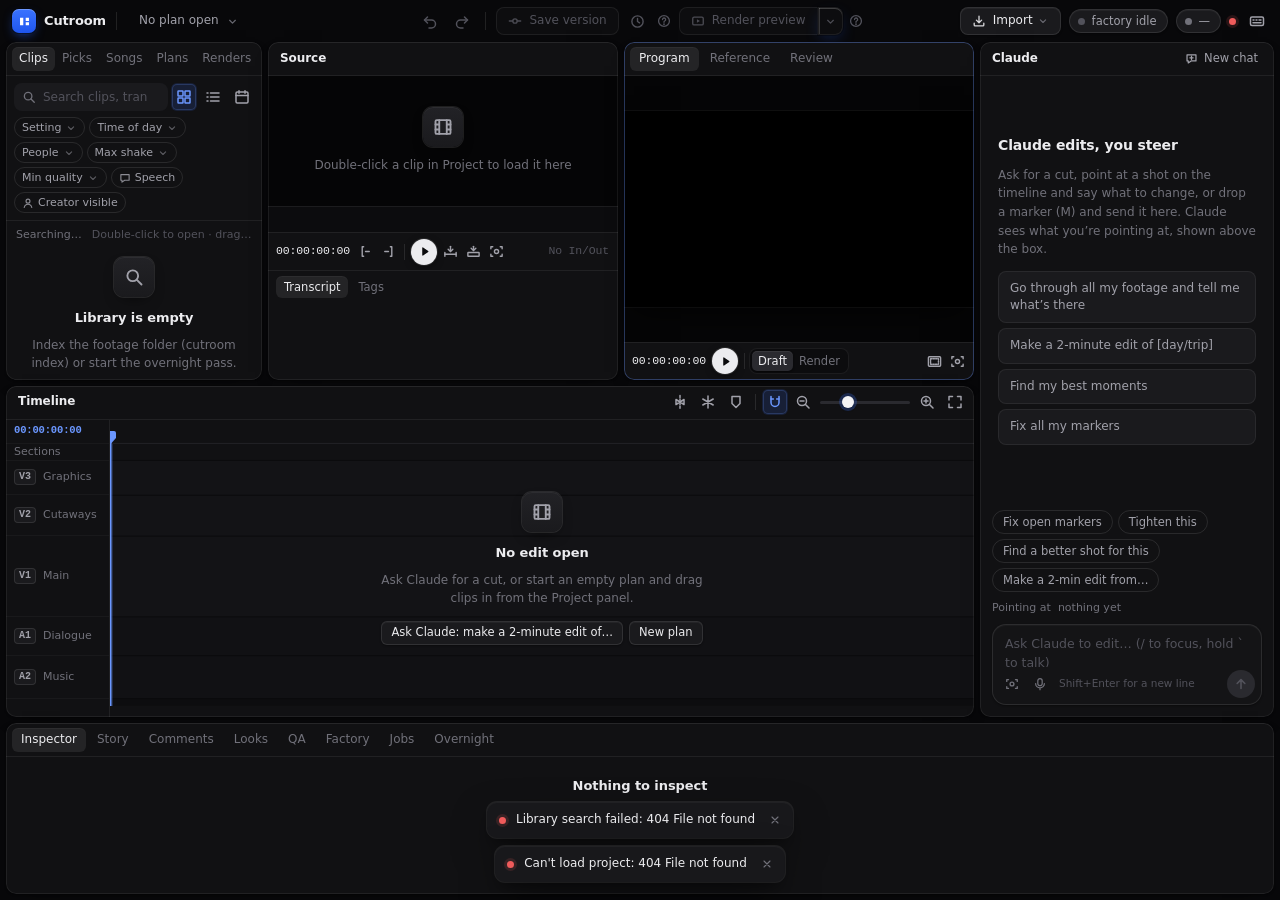
==== commit b2c15d42: "Factory (comment -> team -> next version), reference devices (card, burns, gate, inset, typed title)" ====
--- a/cutroom/studio_web/index.html
+++ b/cutroom/studio_web/index.html
@@ -11,6 +11,7 @@
 <link rel="stylesheet" href="css/comments.css">
 <link rel="stylesheet" href="css/looks.css">
 <link rel="stylesheet" href="css/tour.css">
+<link rel="stylesheet" href="css/factory.css">
 </head>
 <body>
 <div id="app">
@@ -48,6 +49,7 @@
     </div>
     <div class="hdr-r">
       <div id="lib-status" class="lib-status"></div>
+      <button id="fx-light" class="fx-light idle" title="Factory"><span class="dot"></span><span class="txt">factory idle</span></button>
       <button id="gov-pill" class="gov-pill" title="Machine health"><span class="dot"></span><span class="txt">—</span></button>
       <span id="conn" class="conn" title="Live connection"></span>
       <button id="btn-help" class="tb-icon" title="Keyboard shortcuts (?)"><i data-icon="help"></i></button>
@@ -82,6 +84,7 @@
           <div class="ptabs">
             <button class="ptab on" data-ptab="program">Program</button>
             <button class="ptab" data-ptab="reference">Reference</button>
+            <button class="ptab" data-ptab="review" title="Versions side by side, the delivery card, verdicts">Review<span class="badge" id="badge-review"></span></button>
             <div class="ptab-tools" id="program-tools"></div>
           </div>
           <div class="pbody" id="program-body"></div>
@@ -114,6 +117,7 @@
       <button class="ptab" data-tab="comments" title="Review comments pinned to frames">Comments<span class="badge" id="badge-markers"></span></button>
       <button class="ptab" data-tab="looks" title="Colour looks, previewed on your own frame">Looks</button>
       <button class="ptab" data-tab="qa">QA<span class="badge" id="badge-qa"></span></button>
+      <button class="ptab" data-tab="factory" title="The factory: orders, team activity, lessons, brain">Factory<span class="badge" id="badge-factory"></span></button>
       <button class="ptab" data-tab="jobs">Jobs<span class="badge" id="badge-jobs"></span></button>
       <button class="ptab" data-tab="overnight">Overnight</button>
     </div>
--- a/cutroom/studio_web/css/factory.css
+++ b/cutroom/studio_web/css/factory.css
@@ -0,0 +1,180 @@
+/* Factory (js/factory.js), Review workspace (js/review.js), Send to factory in Comments, the clip grader.
+   Same language as app.css: zinc surfaces, hairlines, one blue accent; status colours for the light. */
+
+/* ---------------------------------------------------------------- header light */
+.fx-light { height: 24px; display: inline-flex; align-items: center; gap: 7px; padding: 0 10px 0 8px; border-radius: var(--pill); background: var(--raise); border: 1px solid var(--line-2); font-size: 11.5px; font-weight: 500; color: var(--text-2); white-space: nowrap; box-shadow: var(--sh-btn); max-width: 300px; transition: background-color var(--t) var(--ease), border-color var(--t) var(--ease); }
+.fx-light:hover { background: var(--raise-2); border-color: var(--line-3); }
+.fx-light .txt { overflow: hidden; text-overflow: ellipsis; }
+.fx-light .dot, .fx-lt .dot, .fx-sdot { width: 7px; height: 7px; border-radius: 50%; background: var(--text-4); flex: none; }
+.fx-light.working { color: var(--accent-ink); border-color: var(--accent-line); }
+.fx-light.working .dot, .fx-lt.working .dot { background: var(--accent-hi); box-shadow: 0 0 0 3px var(--accent-dim); animation: fx-pulse 1.4s ease-in-out infinite; }
+.fx-light.needs_you { color: #ecc581; border-color: rgba(231, 169, 61, .45); }
+.fx-light.needs_you .dot, .fx-lt.needs_you .dot { background: var(--warn); box-shadow: 0 0 0 3px var(--warn-dim); }
+.fx-light.blocked { color: #f3a6a3; border-color: rgba(239, 91, 91, .45); }
+.fx-light.blocked .dot, .fx-lt.blocked .dot { background: var(--bad); box-shadow: 0 0 0 3px var(--bad-dim); }
+@keyframes fx-pulse { 50% { box-shadow: 0 0 0 5px rgba(60, 116, 251, .05); } }
+
+/* ---------------------------------------------------------------- dock tab */
+.fx-root { display: flex; flex-direction: column; min-height: 0; height: 100%; }
+.fx-tabs { display: flex; align-items: center; gap: 4px; padding: 6px 8px; border-bottom: 1px solid var(--line); flex: none; }
+.fx-main { flex: 1; min-height: 0; display: grid; grid-template-columns: minmax(280px, 38%) minmax(0, 1fr); }
+.fx-left { display: flex; flex-direction: column; min-height: 0; border-right: 1px solid var(--line); }
+.fx-bar { display: flex; align-items: center; gap: 6px; padding: 6px 8px; border-bottom: 1px solid var(--line); flex: none; }
+.fx-lt { display: inline-flex; align-items: center; gap: 7px; font-size: 11.5px; color: var(--text-2); min-width: 0; overflow: hidden; text-overflow: ellipsis; white-space: nowrap; }
+.fx-list { overflow: auto; padding: 4px; display: flex; flex-direction: column; gap: 2px; }
+.fx-row { display: grid; grid-template-columns: auto auto auto auto auto 1fr auto; align-items: center; gap: 6px; text-align: left; padding: 5px 6px; border-radius: var(--r-md); background: none; border: 0; color: var(--text); font-size: 11.5px; }
+.fx-row:hover { background: var(--hover); }
+.fx-row.sel { background: var(--active); box-shadow: inset 0 0 0 1px var(--line-2); }
+.fx-rk { color: var(--text-2); }
+.fx-rp { color: var(--text); font-weight: 500; max-width: 110px; overflow: hidden; text-overflow: ellipsis; white-space: nowrap; }
+.fx-rl { color: var(--text-3); overflow: hidden; text-overflow: ellipsis; white-space: nowrap; min-width: 0; }
+.fx-ra { color: var(--text-4); font-size: 10.5px; }
+.fx-qn { background: var(--warn); color: #1a1205; border-radius: var(--pill); padding: 0 5px; font-weight: 700; font-size: 10px; }
+.fx-v { font: 10.5px/16px var(--mono); color: var(--accent-ink); background: var(--accent-dim); border-radius: var(--r-xs); padding: 0 5px; }
+.fx-pill { font-size: 10px; font-weight: 600; letter-spacing: .02em; text-transform: uppercase; border-radius: var(--pill); padding: 1px 7px; background: var(--active); color: var(--text-2); white-space: nowrap; }
+.fx-pill.running, .fx-pill.picked_up { background: var(--accent-dim); color: var(--accent-ink); }
+.fx-pill.ready, .fx-pill.done { background: var(--ok-dim); color: #8fe0b9; }
+.fx-pill.needs_you { background: var(--warn-dim); color: #ecc581; }
+.fx-pill.blocked { background: var(--bad-dim); color: #f3a6a3; }
+.fx-detail { overflow: auto; padding: 8px 12px 12px; min-width: 0; }
+.fx-detail h5 { margin: 12px 0 5px; font-size: 10.5px; text-transform: uppercase; letter-spacing: .06em; color: var(--text-3); font-weight: 600; }
+.fx-dh { display: flex; align-items: center; gap: 8px; flex-wrap: wrap; }
+.fx-meta { color: var(--text-3); font-size: 11px; }
+.fx-none { color: var(--text-3); padding: 12px; font-size: 11.5px; }
+.fx-why { margin-top: 8px; padding: 6px 9px; border-radius: var(--r); font-size: 11.5px; background: var(--active); color: var(--text-2); }
+.fx-why.blocked { background: var(--bad-dim); color: #f3a6a3; }
+.fx-why.needs_you { background: var(--warn-dim); color: #ecc581; }
+.fx-otext { margin-top: 6px; color: var(--text-2); font-style: italic; font-size: 11.5px; }
+.fx-steps { display: flex; gap: 3px; margin-top: 9px; flex-wrap: wrap; }
+.fx-step { display: inline-flex; align-items: center; gap: 5px; padding: 3px 8px 3px 6px; border-radius: var(--pill); background: var(--raise); box-shadow: inset 0 0 0 1px var(--line); font-size: 11px; color: var(--text-3); }
+.fx-step.done { color: var(--text); }
+.fx-step.done .fx-sdot { background: var(--ok); }
+.fx-step.skipped { opacity: .45; text-decoration: line-through; }
+.fx-step.running { color: var(--accent-ink); box-shadow: inset 0 0 0 1px var(--accent-line); }
+.fx-step.running .fx-sdot { background: var(--accent-hi); animation: fx-pulse 1.4s infinite; }
+.fx-step.blocked .fx-sdot, .fx-step.stopped .fx-sdot { background: var(--bad); }
+.fx-step.needs_you .fx-sdot { background: var(--warn); }
+.fx-roles { display: flex; flex-direction: column; gap: 2px; }
+.fx-role { display: grid; grid-template-columns: 90px 54px 54px 48px minmax(0, 1fr) 24px; gap: 8px; align-items: center; font-size: 11.5px; padding: 3px 6px; border-radius: var(--r); background: var(--panel-2); }
+.fx-role.run { box-shadow: inset 2px 0 0 var(--accent-hi); }
+.fx-role.bad { box-shadow: inset 2px 0 0 var(--bad); }
+.fx-rname { font-weight: 600; }
+.fx-ragent, .fx-rtime, .fx-rcost { color: var(--text-3); font-variant-numeric: tabular-nums; }
+.fx-rlast { color: var(--text-2); overflow: hidden; text-overflow: ellipsis; white-space: nowrap; font-family: var(--mono); font-size: 10.5px; }
+.fx-ledger td { vertical-align: top; }
+.fx-proof { color: var(--text-3); }
+.fx-events { display: flex; flex-direction: column; font-size: 11px; max-height: 220px; overflow: auto; }
+.fx-ev { display: grid; grid-template-columns: 60px 70px 90px minmax(0, 1fr); gap: 6px; padding: 1px 0; color: var(--text-2); }
+.fx-ev-at { color: var(--text-4); font-family: var(--mono); }
+.fx-ev.blocked .fx-ev-st { color: var(--bad); }
+.fx-ev.needs_you .fx-ev-st { color: var(--warn); }
+.fx-ev.ready .fx-ev-st, .fx-ev.done .fx-ev-st { color: var(--ok); }
+.fx-ev-tx { overflow: hidden; text-overflow: ellipsis; white-space: nowrap; }
+.fx-log { max-width: 90vw; max-height: 80vh; overflow: auto; background: var(--panel); padding: 14px; border-radius: var(--r-lg); font: 11px/1.45 var(--mono); color: var(--text-2); white-space: pre-wrap; word-break: break-all; }
+
+/* questions: one line + numbered buttons */
+.fx-qs { display: flex; flex-direction: column; gap: 6px; margin-top: 8px; }
+.fx-q { padding: 8px 10px; border-radius: var(--r-md); background: var(--warn-dim); box-shadow: inset 0 0 0 1px rgba(231, 169, 61, .3); }
+.fx-q.done { background: var(--panel-2); box-shadow: inset 0 0 0 1px var(--line); opacity: .75; }
+.fx-q-t { display: flex; gap: 7px; align-items: flex-start; font-size: 12px; color: var(--text); line-height: 1.4; }
+.fx-q-ic { width: 16px; height: 16px; flex: none; border-radius: 50%; display: grid; place-items: center; background: var(--warn); color: #1a1205; font-weight: 800; font-size: 10.5px; }
+.fx-q-opts { display: flex; flex-wrap: wrap; gap: 5px; margin-top: 6px; padding-left: 23px; }
+.fx-q-opts .btn { height: auto; min-height: 24px; white-space: normal; text-align: left; }
+.fx-q-opts b { font-variant-numeric: tabular-nums; color: var(--accent-ink); }
+.fx-q.compact { padding: 6px 8px; }
+
+/* lessons + brain */
+.fx-lessons, .fx-brain { overflow: auto; padding: 8px 12px; flex: 1; min-height: 0; }
+.fx-lh { font-size: 11.5px; color: var(--text-3); margin-bottom: 6px; }
+.fx-lh b { color: var(--text); }
+.fx-ladd .inp { width: 100%; margin-bottom: 6px; }
+.fx-lrow { display: flex; gap: 8px; align-items: baseline; padding: 3px 4px; border-bottom: 1px solid var(--line); font-size: 11.5px; }
+.fx-lrow.dead { opacity: .4; text-decoration: line-through; }
+.fx-lrow.inbox { color: var(--text-2); }
+.fx-lid { font: 10.5px var(--mono); color: var(--text-3); flex: none; width: 52px; }
+.fx-lrule { flex: 1; min-width: 0; }
+.fx-ltags { color: var(--text-4); font-size: 10.5px; }
+.fx-lcheck { font-size: 10px; color: #8fe0b9; background: var(--ok-dim); border-radius: var(--pill); padding: 0 6px; }
+.fx-bgrid { display: grid; grid-template-columns: repeat(auto-fit, minmax(260px, 1fr)); gap: 10px; }
+.fx-bf { display: flex; flex-direction: column; gap: 4px; min-width: 0; }
+.fx-bfh { display: flex; align-items: center; gap: 6px; font-size: 11.5px; }
+.fx-ta { width: 100%; font: 11.5px/1.45 var(--mono); resize: vertical; }
+.fx-dec { max-height: 160px; overflow: auto; }
+.fx-chiprow { margin-top: 6px; }
+
+/* ---------------------------------------------------------------- comments: factory bits */
+.cm-fx { font-size: 10px; font-weight: 600; color: var(--accent-ink); background: var(--accent-dim); border-radius: var(--pill); padding: 1px 7px; margin-right: 4px; white-space: nowrap; }
+.cm-fx.done { color: var(--text-3); background: var(--active); }
+.cm-fxq { display: flex; flex-direction: column; gap: 5px; margin: 6px 0; }
+.cm-quick-btn { margin-left: 4px; }
+
+/* ---------------------------------------------------------------- clip grader */
+.grader { display: inline-flex; align-items: center; gap: 2px; margin-right: 6px; }
+.gr-btn { height: 20px; padding: 0 5px; font-size: 9.5px; font-weight: 700; letter-spacing: .03em; border-radius: var(--r-xs); background: var(--raise); border: 1px solid var(--line-2); color: var(--text-2); }
+.gr-btn:hover { background: var(--raise-2); color: var(--text); }
+.gr-sep { width: 1px; height: 14px; background: var(--line-2); margin: 0 3px; }
+
+/* ---------------------------------------------------------------- review workspace */
+.rv-ws { background: var(--panel); border-radius: var(--r-lg); box-shadow: var(--sh-card); overflow: hidden; }
+.rv-hd .rv-vsel { max-width: 340px; height: 24px; font-size: 11.5px; }
+.rv-chk { display: inline-flex; align-items: center; gap: 4px; font-size: 11px; color: var(--text-2); }
+.rv-body { flex: 1; min-height: 0; display: grid; grid-template-columns: minmax(0, 1fr) 360px; }
+.rv-main { display: flex; flex-direction: column; min-height: 0; min-width: 0; padding: 8px; gap: 8px; }
+.rv-stage { flex: 1; min-height: 0; display: grid; grid-template-columns: 1fr 1fr; gap: 8px; }
+.rv-pane { position: relative; min-width: 0; min-height: 0; background: #000; border-radius: var(--r-md); overflow: hidden; display: flex; align-items: center; justify-content: center; box-shadow: 0 0 0 1px var(--line); }
+.rv-pane video { width: 100%; height: 100%; object-fit: contain; background: #000; }
+.rv-pane .mon-label { position: absolute; left: 8px; top: 8px; z-index: 2; max-width: calc(100% - 16px); overflow: hidden; text-overflow: ellipsis; white-space: nowrap; }
+.rv-chips-slot { flex: none; }
+.rv-chips { display: flex; flex-wrap: wrap; gap: 4px; }
+.rv-verdict { flex: none; display: grid; grid-template-columns: auto minmax(0, 1fr) auto; gap: 8px; align-items: center; padding: 8px; border-radius: var(--r-md); background: var(--panel-2); box-shadow: inset 0 0 0 1px var(--line); }
+.rv-vlabel { font-size: 11.5px; font-weight: 600; color: var(--text-2); }
+.rv-verdict textarea { resize: none; font-size: 12px; min-height: 34px; }
+.rv-vbtns { display: flex; gap: 6px; }
+.rv-vbtns .btn { height: 32px; padding: 0 14px; font-weight: 700; letter-spacing: .03em; }
+.rv-approve { background: #1f7a52 !important; border-color: rgba(255, 255, 255, .12) !important; color: #fff !important; }
+.rv-reject { background: #8a2f2f !important; border-color: rgba(255, 255, 255, .12) !important; color: #fff !important; }
+.rv-side { border-left: 1px solid var(--line); overflow: auto; padding: 10px 12px; min-width: 0; }
+.rv-badges { display: flex; flex-wrap: wrap; gap: 4px; margin-bottom: 8px; }
+.rv-b { font-size: 10px; font-weight: 600; border-radius: var(--pill); padding: 1px 8px; background: var(--active); color: var(--text-3); }
+.rv-b.ok { background: var(--ok-dim); color: #8fe0b9; }
+.rv-b.bad { background: var(--bad-dim); color: #f3a6a3; }
+.rv-theme { font-weight: 600; font-size: 12.5px; margin: 6px 0 8px; color: var(--text); }
+.rv-rows { display: flex; flex-direction: column; gap: 6px; }
+.rv-row { padding: 7px 9px; border-radius: var(--r-md); background: var(--panel-2); box-shadow: inset 0 0 0 1px var(--line); font-size: 11.5px; }
+.rv-said { color: var(--text-2); font-style: italic; }
+.rv-n { font: 600 10px var(--mono); font-style: normal; color: var(--text-3); margin-right: 6px; }
+.rv-chg { margin: 3px 0; color: var(--text); font-weight: 500; }
+.rv-where { display: flex; align-items: center; gap: 6px; flex-wrap: wrap; }
+.rv-proof { color: var(--text-3); font-size: 11px; }
+.rv-sec { margin-top: 12px; }
+.rv-sec h6 { margin: 0 0 5px; font-size: 10.5px; text-transform: uppercase; letter-spacing: .06em; color: var(--text-3); }
+.rv-li { font-size: 11.5px; color: var(--text-2); padding: 2px 0 2px 10px; position: relative; }
+.rv-li::before { content: ""; position: absolute; left: 0; top: 9px; width: 4px; height: 4px; border-radius: 50%; background: var(--text-4); }
+.rv-li.bad::before { background: var(--bad); }
+.rv-li.ok::before { background: var(--ok); }
+.rv-li.soft::before { background: var(--warn); }
+.rv-foot { margin-top: 12px; font-size: 10.5px; color: var(--text-4); font-family: var(--mono); }
+.rv-sheet { width: 100%; border-radius: var(--r); cursor: pointer; box-shadow: 0 0 0 1px var(--line); }
+.rv-fn-add { display: flex; gap: 6px; }
+.rv-fn-add .inp { flex: 1; min-width: 0; }
+.rv-fns { display: flex; flex-direction: column; gap: 4px; margin-top: 6px; }
+.rv-fn { display: flex; gap: 8px; align-items: center; font-size: 11.5px; cursor: pointer; padding: 3px; border-radius: var(--r); }
+.rv-fn:hover { background: var(--hover); }
+.rv-fn img { width: 72px; aspect-ratio: 16 / 9; object-fit: cover; border-radius: var(--r-xs); }
+.rv-fns-st { color: var(--text-4); }
+.rv-none { color: var(--text-3); font-size: 11.5px; padding: 10px 0; }
+
+/* Narrow screens: the Studio is a desktop layout, so the Review overlay takes
+   the whole viewport and stacks (the phone surface proper is /review). */
+@media (max-width: 900px) {
+  .rv-ws { position: fixed; inset: 0; z-index: 200; border-radius: 0; overflow-y: auto; display: block; }
+  .rv-ws > * { flex: none; }
+  .rv-body, .rv-main, .rv-stage { display: block; min-height: auto; height: auto; flex: none; }
+  .rv-main > * { margin-bottom: 8px; }
+  .rv-pane { aspect-ratio: 16 / 9; height: auto; margin-bottom: 8px; }
+  .rv-verdict { grid-template-columns: 1fr; }
+  .rv-vbtns .btn { flex: 1; }
+  .rv-side { border-left: 0; border-top: 1px solid var(--line); overflow: visible; }
+  .rw-hd.rv-hd { height: auto; flex-wrap: wrap; padding: 6px 8px; row-gap: 6px; position: sticky; top: 0; z-index: 5; background: var(--panel); }
+  .rv-hd .rv-vsel { max-width: 62vw; }
+}
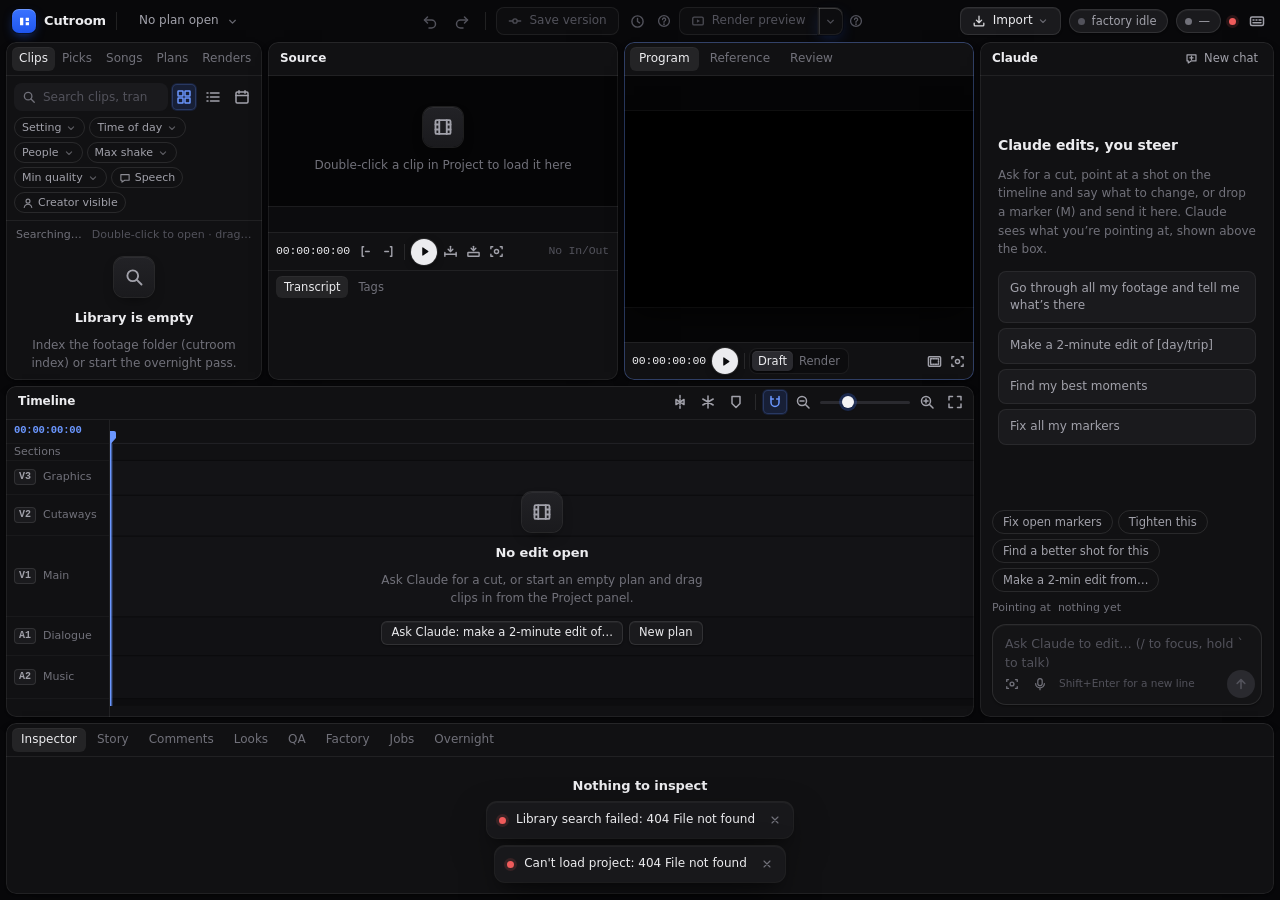
==== commit ee2efe2d: "Premiere/Resolve/FCP hand-off (export-nle with verifier), multicam and dual-system audio sync, smart" ====
--- a/cutroom/studio_web/index.html
+++ b/cutroom/studio_web/index.html
@@ -44,6 +44,9 @@
           <button data-export="thumbs">Thumbnail candidates <span class="k">6 + contact sheet</span></button>
           <button data-export="cut30">30 s cutdown <span class="k">new plan + 9:16</span></button>
           <button data-export="all">Export everything <span class="k">all presets + thumbs</span></button>
+          <div class="menu-sep" style="border-top:1px solid var(--line, #333);margin:4px 0"></div>
+          <button data-nle="premiere" title="An XML timeline on the original masters + graphics, captions and a how-to, zipped">Open in Premiere… <span class="k">XML + graphics + .srt</span></button>
+          <button data-nle="fcpxml" title="FCPXML 1.10 for DaVinci Resolve and Final Cut Pro, plus OTIO and EDL">Open in Resolve / Final Cut… <span class="k">FCPXML + EDL</span></button>
         </div>
       </div>
     </div>
--- a/cutroom/studio_web/css/app.css
+++ b/cutroom/studio_web/css/app.css
@@ -702,3 +702,20 @@
 @media (prefers-reduced-motion: reduce) {
   *, *::before, *::after { animation-duration: .01ms !important; animation-iteration-count: 1 !important; transition-duration: .01ms !important; }
 }
+
+/* ------------------------------------------------------------------ no text selection on chrome
+   A drag that starts on a button, a tab, the timeline or a monitor must not paint a text selection across
+   the panels. Chrome is not selectable; inputs, logs, cards, chat text and tables stay selectable. */
+#hdr, .ptabs, .ptab-tools, .splitter, #p-timeline, .monitor .pbody, .menu, .btn, .ib, .tb-btn, .tb-icon,
+.ptab, .badge, .fx-tabs, .fx-bar, .fx-row, .fx-steps, .fx-pill, .cm-ftab, .toolbar, .tl-tools, #toasts {
+  -webkit-user-select: none; user-select: none; }
+input, textarea, select, [contenteditable="true"], pre, code, .fx-log, .fx-ledger, .fx-q-t, .fx-why, .fx-otext,
+.fx-rlast, .fx-lrule, .selectable {
+  -webkit-user-select: text; user-select: text; }
+
+/* multicam (cutroom sync): library badges + inspector angle picker */
+.cell .flags span.mc { background: rgba(70, 120, 255, .85); color: #fff; font-size: 9.5px; font-weight: 600; letter-spacing: .02em; }
+.day-h .mc-badge { margin-left: 8px; font-size: 10.5px; padding: 1px 6px; border-radius: 8px; background: rgba(70, 120, 255, .18); color: #a9c1ff; }
+.mc-angles { display: flex; flex-wrap: wrap; gap: 4px; }
+.mc-angles button { font-size: 11px; padding: 2px 8px; border-radius: 6px; border: 1px solid var(--line, #333); background: transparent; color: var(--text-2); cursor: pointer; }
+.mc-angles button.on { background: rgba(70, 120, 255, .85); border-color: transparent; color: #fff; }
--- a/cutroom/studio_web/css/reference.css
+++ b/cutroom/studio_web/css/reference.css
@@ -210,3 +210,18 @@
 
 /* ---------------------------------------------------------------- ghost track under the timeline */
 .tl-canvas-wrap canvas.ref-ghost, .ref-ghost { position: absolute; top: auto; left: 0; right: 0; bottom: 11px; height: 20px; width: 100%; z-index: 3; pointer-events: none; border-top: 1px solid var(--line-2); }
+
+/* AI breakdown (vision.py brain pass) */
+.cs-devs { position: absolute; left: 0; top: 66px; height: 6px; width: 100%; pointer-events: none; }
+.cs-dev { position: absolute; top: 0; height: 5px; border-radius: 2px; box-shadow: 0 0 0 1px rgba(0,0,0,.55); background: #c9a24a; pointer-events: auto; cursor: pointer; opacity: .9; }
+.cs-dev.d-burn, .cs-dev.d-flash { background: #e0703a; }
+.cs-dev.d-inset, .cs-dev.d-gate, .cs-dev.d-letterbox, .cs-dev.d-film_frame { background: #8a8ad0; }
+.cs-dev.d-scribble, .cs-dev.d-shape_wipe, .cs-dev.d-glitch { background: #d07ab8; }
+.ai-sum { margin: 2px 0 8px; font-size: 11.5px; line-height: 1.5; color: var(--text-2); }
+.ai-devs { display: flex; flex-wrap: wrap; gap: 4px; margin: 6px 0 4px; }
+.ai-dev { display: inline-flex; gap: 5px; align-items: baseline; padding: 2px 7px; border-radius: 10px; font-size: 10.5px; background: rgba(255, 255, 255, .05); color: var(--text-2); border: 1px solid rgba(255, 255, 255, .08); cursor: pointer; }
+.ai-dev:hover { background: rgba(255, 255, 255, .1); }
+.ai-dev span { color: var(--text-3); font-variant-numeric: tabular-nums; }
+.ai-why ol { margin: 2px 0 6px; padding-left: 16px; font-size: 11px; line-height: 1.5; color: var(--text-2); }
+.ai-why li { margin-bottom: 4px; }
+.ai-why .xt.jump { margin-left: 3px; }
--- a/cutroom/studio_web/css/factory.css
+++ b/cutroom/studio_web/css/factory.css
@@ -15,20 +15,21 @@
 @keyframes fx-pulse { 50% { box-shadow: 0 0 0 5px rgba(60, 116, 251, .05); } }
 
 /* ---------------------------------------------------------------- dock tab */
-.fx-root { display: flex; flex-direction: column; min-height: 0; height: 100%; }
+.fx-root { display: flex; flex-direction: column; min-height: 0; height: 100%; overflow: hidden; container: fxdock / inline-size; }
 .fx-tabs { display: flex; align-items: center; gap: 4px; padding: 6px 8px; border-bottom: 1px solid var(--line); flex: none; }
-.fx-main { flex: 1; min-height: 0; display: grid; grid-template-columns: minmax(280px, 38%) minmax(0, 1fr); }
+.fx-main { flex: 1; min-height: 0; display: grid; grid-template-columns: minmax(240px, 32%) minmax(0, 1fr); grid-template-rows: minmax(0, 1fr); overflow: hidden; }
+@container fxdock (max-width: 760px) { .fx-main { grid-template-columns: minmax(0, 1fr); grid-template-rows: minmax(64px, 30%) minmax(0, 1fr); } .fx-left { border-right: 0; border-bottom: 1px solid var(--line); } }
 .fx-left { display: flex; flex-direction: column; min-height: 0; border-right: 1px solid var(--line); }
 .fx-bar { display: flex; align-items: center; gap: 6px; padding: 6px 8px; border-bottom: 1px solid var(--line); flex: none; }
 .fx-lt { display: inline-flex; align-items: center; gap: 7px; font-size: 11.5px; color: var(--text-2); min-width: 0; overflow: hidden; text-overflow: ellipsis; white-space: nowrap; }
-.fx-list { overflow: auto; padding: 4px; display: flex; flex-direction: column; gap: 2px; }
+.fx-list { flex: 1; min-height: 0; overflow: auto; padding: 4px; display: flex; flex-direction: column; gap: 2px; }
 .fx-row { display: grid; grid-template-columns: auto auto auto auto auto 1fr auto; align-items: center; gap: 6px; text-align: left; padding: 5px 6px; border-radius: var(--r-md); background: none; border: 0; color: var(--text); font-size: 11.5px; }
 .fx-row:hover { background: var(--hover); }
 .fx-row.sel { background: var(--active); box-shadow: inset 0 0 0 1px var(--line-2); }
 .fx-rk { color: var(--text-2); }
 .fx-rp { color: var(--text); font-weight: 500; max-width: 110px; overflow: hidden; text-overflow: ellipsis; white-space: nowrap; }
 .fx-rl { color: var(--text-3); overflow: hidden; text-overflow: ellipsis; white-space: nowrap; min-width: 0; }
-.fx-ra { color: var(--text-4); font-size: 10.5px; }
+.fx-ra { color: var(--text-4); font-size: 10.5px; white-space: nowrap; }
 .fx-qn { background: var(--warn); color: #1a1205; border-radius: var(--pill); padding: 0 5px; font-weight: 700; font-size: 10px; }
 .fx-v { font: 10.5px/16px var(--mono); color: var(--accent-ink); background: var(--accent-dim); border-radius: var(--r-xs); padding: 0 5px; }
 .fx-pill { font-size: 10px; font-weight: 600; letter-spacing: .02em; text-transform: uppercase; border-radius: var(--pill); padding: 1px 7px; background: var(--active); color: var(--text-2); white-space: nowrap; }
@@ -36,12 +37,13 @@
 .fx-pill.ready, .fx-pill.done { background: var(--ok-dim); color: #8fe0b9; }
 .fx-pill.needs_you { background: var(--warn-dim); color: #ecc581; }
 .fx-pill.blocked { background: var(--bad-dim); color: #f3a6a3; }
-.fx-detail { overflow: auto; padding: 8px 12px 12px; min-width: 0; }
+.fx-detail { overflow: auto; min-height: 0; padding: 8px 12px 12px; min-width: 0; overscroll-behavior: contain; }
 .fx-detail h5 { margin: 12px 0 5px; font-size: 10.5px; text-transform: uppercase; letter-spacing: .06em; color: var(--text-3); font-weight: 600; }
 .fx-dh { display: flex; align-items: center; gap: 8px; flex-wrap: wrap; }
 .fx-meta { color: var(--text-3); font-size: 11px; }
 .fx-none { color: var(--text-3); padding: 12px; font-size: 11.5px; }
-.fx-why { margin-top: 8px; padding: 6px 9px; border-radius: var(--r); font-size: 11.5px; background: var(--active); color: var(--text-2); }
+.fx-why { margin-top: 8px; padding: 6px 9px; border-radius: var(--r); font-size: 11.5px; background: var(--active); color: var(--text-2); display: -webkit-box; -webkit-line-clamp: 2; -webkit-box-orient: vertical; overflow: hidden; cursor: pointer; }
+.fx-why.open { display: block; }
 .fx-why.blocked { background: var(--bad-dim); color: #f3a6a3; }
 .fx-why.needs_you { background: var(--warn-dim); color: #ecc581; }
 .fx-otext { margin-top: 6px; color: var(--text-2); font-style: italic; font-size: 11.5px; }
@@ -95,6 +97,20 @@
 .fx-lrule { flex: 1; min-width: 0; }
 .fx-ltags { color: var(--text-4); font-size: 10.5px; }
 .fx-lcheck { font-size: 10px; color: #8fe0b9; background: var(--ok-dim); border-radius: var(--pill); padding: 0 6px; }
+.fx-lrow { align-items: center; }
+.fx-prov { flex: none; font-size: 10px; border-radius: var(--pill); padding: 0 6px; background: var(--active); color: var(--text-3); white-space: nowrap; }
+.fx-prov.creator { color: var(--accent-ink); background: var(--accent-dim); }
+.fx-prov.conf { color: #8fe0b9; background: var(--ok-dim); }
+.fx-prov.unconf, .fx-prov.unk { color: #ecc581; background: var(--warn-dim); }
+.fx-lacts { flex: none; display: inline-flex; gap: 3px; opacity: .55; transition: opacity var(--t) var(--ease); }
+.fx-lrow:hover .fx-lacts, .fx-lrow.inbox .fx-lacts { opacity: 1; }
+.fx-lact { height: 20px; padding: 0 6px; font-size: 10.5px; gap: 3px; }
+.fx-lrow .btn.sm { height: 20px; padding: 0 7px; font-size: 10.5px; }
+.fx-lform { display: flex; flex-wrap: wrap; align-items: center; gap: 6px; padding: 6px 8px 8px 64px; border-bottom: 1px solid var(--line); background: var(--panel-2); font-size: 11.5px; }
+.fx-lfq { color: var(--text); flex: 1 1 100%; }
+.fx-lform .inp { height: 24px; font-size: 11.5px; }
+.fx-lreason { flex: 1; min-width: 160px; }
+.fx-lby { max-width: 280px; }
 .fx-bgrid { display: grid; grid-template-columns: repeat(auto-fit, minmax(260px, 1fr)); gap: 10px; }
 .fx-bf { display: flex; flex-direction: column; gap: 4px; min-width: 0; }
 .fx-bfh { display: flex; align-items: center; gap: 6px; font-size: 11.5px; }
